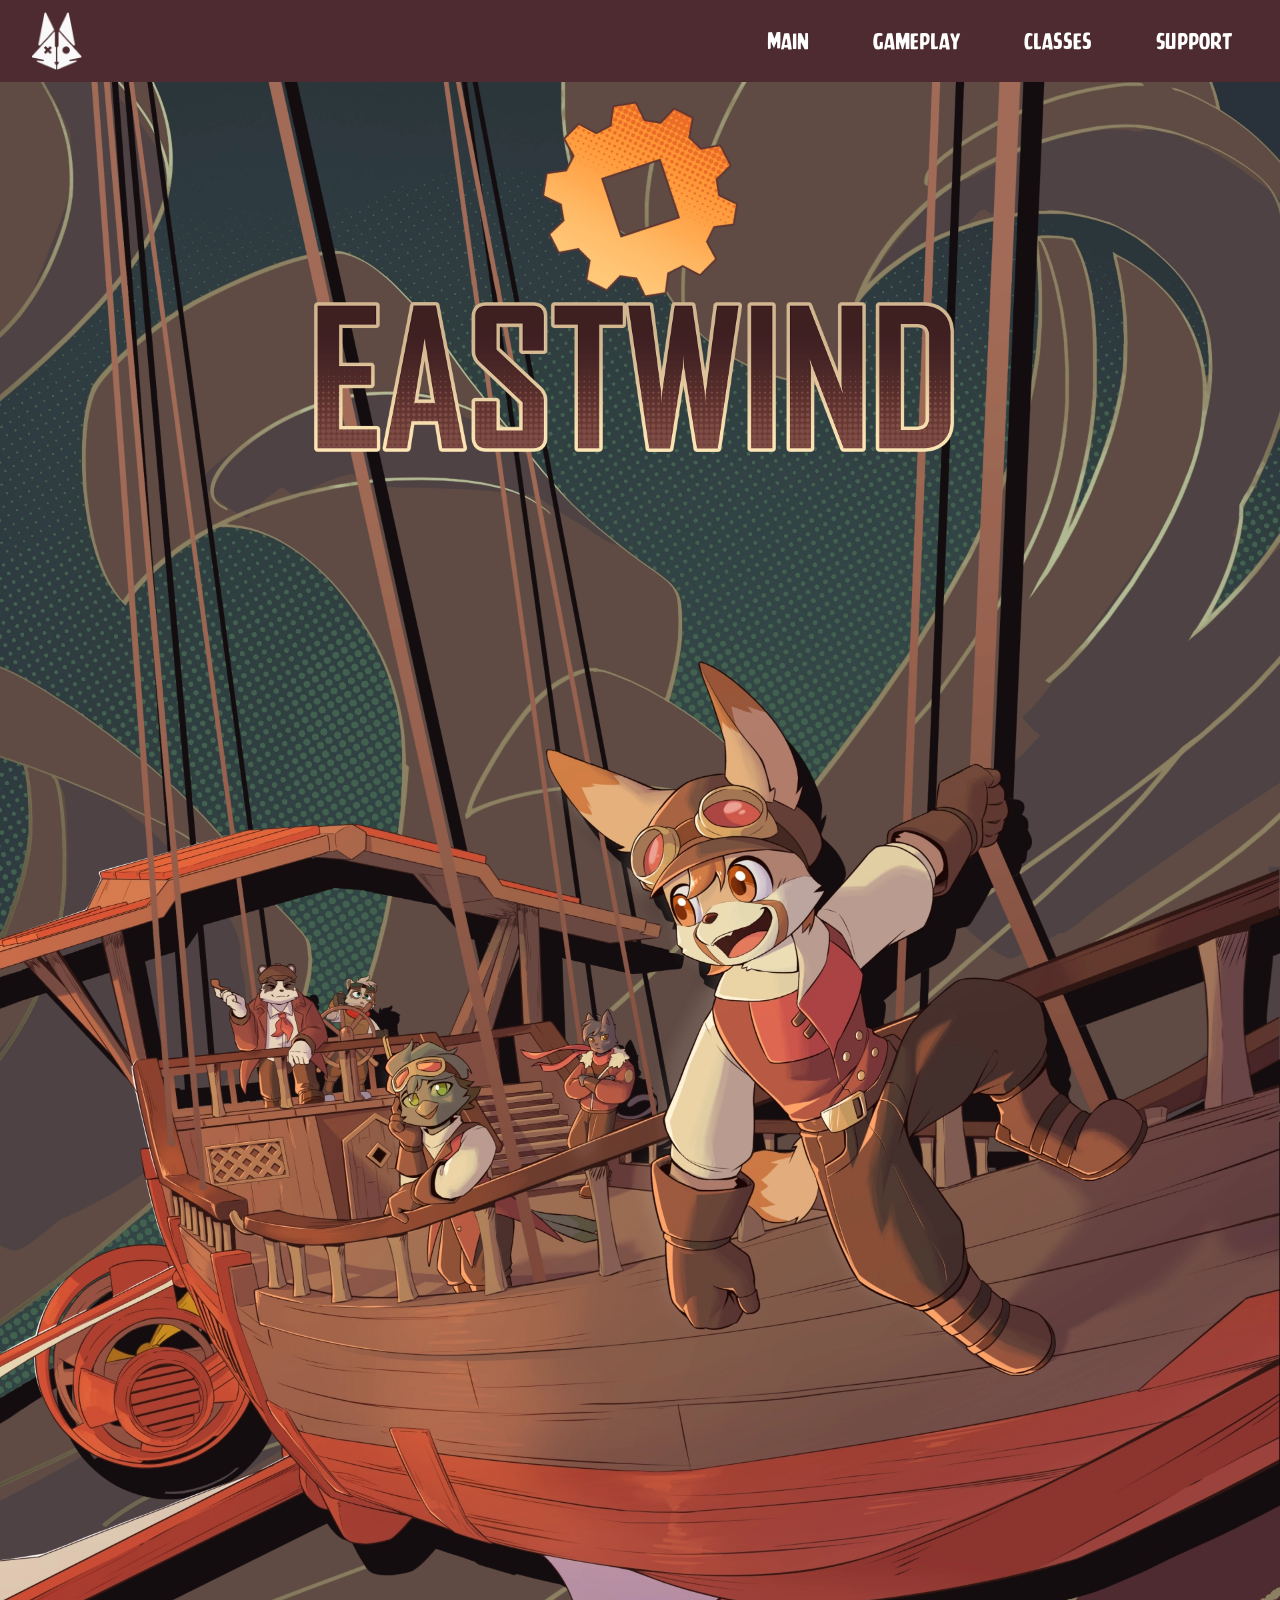
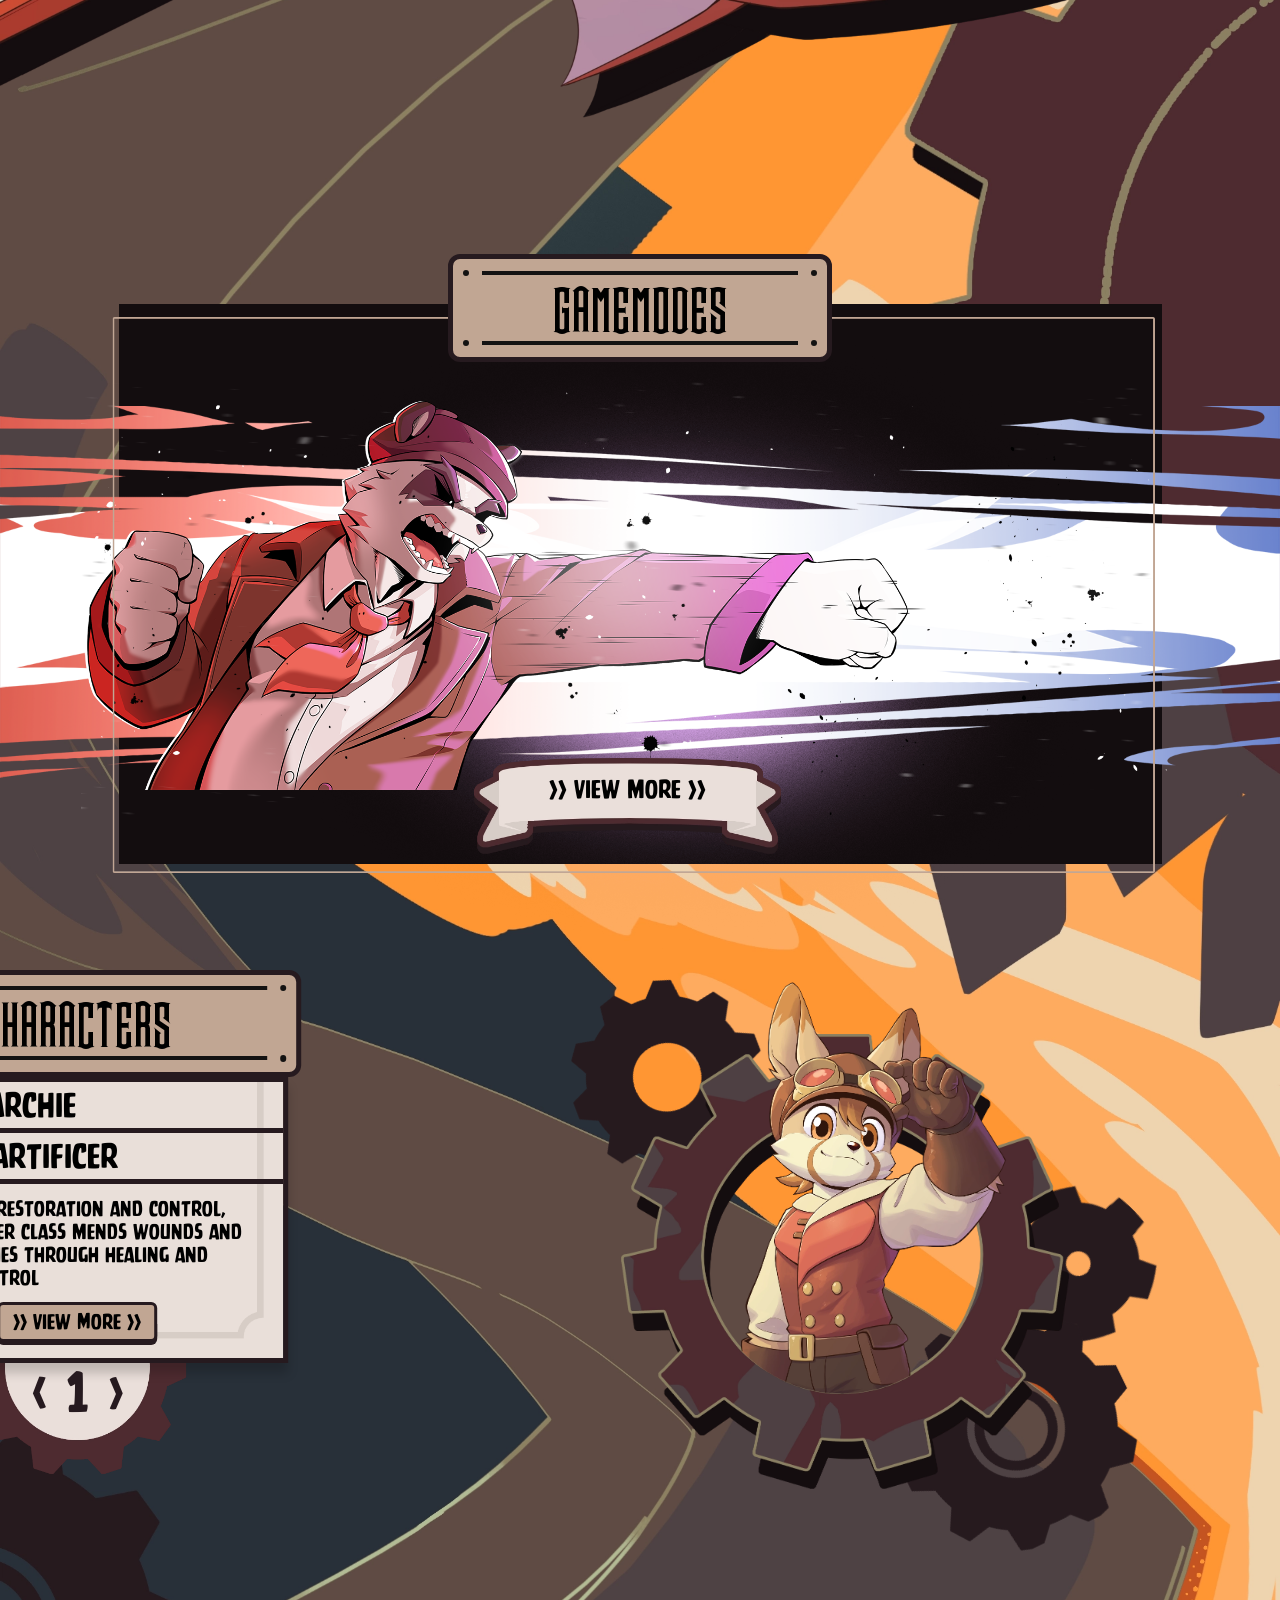
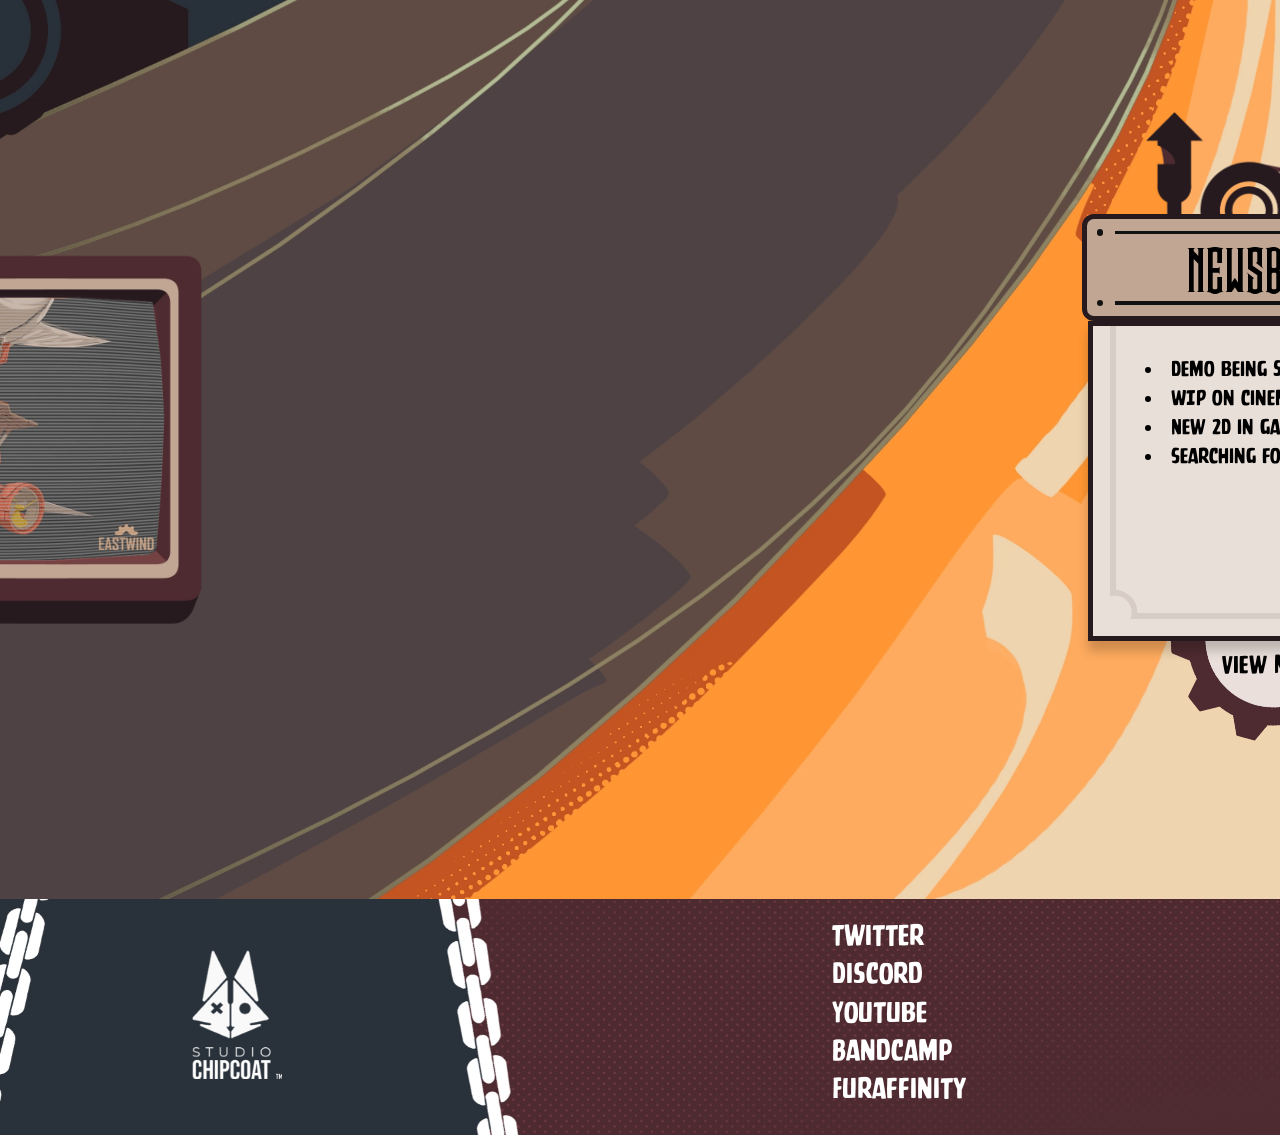
==== index.html @ 019490f6 "Publish Studio Chipcoat static website" ====
<!DOCTYPE html><html lang="en"><head><meta charSet="utf-8"/><meta name="viewport" content="width=device-width"/><link rel="apple-touch-icon" sizes="180x180" href="/apple-touch-icon.png"/><link rel="icon" type="image/png" sizes="32x32" href="/favicon-32x32.png"/><link rel="icon" type="image/png" sizes="16x16" href="/favicon-16x16.png"/><link rel="manifest" href="/site.webmanifest"/><meta name="next-head-count" content="6"/><link rel="preload" href="/_next/static/media/efc4f6744003176d-s.p.woff2" as="font" type="font/woff2" crossorigin="anonymous" data-next-font="size-adjust"/><link rel="preload" href="/_next/static/css/fb5811635b7eda90.css" as="style"/><link rel="stylesheet" href="/_next/static/css/fb5811635b7eda90.css" data-n-g=""/><noscript data-n-css=""></noscript><script defer="" nomodule="" src="/_next/static/chunks/polyfills-c67a75d1b6f99dc8.js"></script><script src="/_next/static/chunks/webpack-8fa1640cc84ba8fe.js" defer=""></script><script src="/_next/static/chunks/framework-2c79e2a64abdb08b.js" defer=""></script><script src="/_next/static/chunks/main-1f8fddb125eb5a56.js" defer=""></script><script src="/_next/static/chunks/pages/_app-aac27d906e01e3e5.js" defer=""></script><script src="/_next/static/chunks/962-4ec753da2269b176.js" defer=""></script><script src="/_next/static/chunks/pages/index-4beaeda7a7538a0d.js" defer=""></script><script src="/_next/static/W4qOttvLWrY3LdUXwYEpJ/_buildManifest.js" defer=""></script><script src="/_next/static/W4qOttvLWrY3LdUXwYEpJ/_ssgManifest.js" defer=""></script></head><body><div id="__next"><div class="__className_86f0a5 bg-black w-screen h-screen text-white text-4xl flex justify-center items-center fixed z-50">Loading...</div></div><script id="__NEXT_DATA__" type="application/json">{"props":{"pageProps":{}},"page":"/","query":{},"buildId":"W4qOttvLWrY3LdUXwYEpJ","nextExport":true,"autoExport":true,"isFallback":false,"scriptLoader":[]}</script></body></html>
---- _next/static/css/fb5811635b7eda90.css ----
@font-face{font-family:battlecry;src:url(/fonts/battlecry.woff2) format("woff2")}@font-face{font-family:steamwreck;src:url(/fonts/steamwreck.woff2) format("woff2")}

/*
! tailwindcss v3.2.7 | MIT License | https://tailwindcss.com
*/*,:after,:before{box-sizing:border-box;border:0 solid #e5e7eb}:after,:before{--tw-content:""}html{line-height:1.5;-webkit-text-size-adjust:100%;-moz-tab-size:4;-o-tab-size:4;tab-size:4;font-family:ui-sans-serif,system-ui,-apple-system,BlinkMacSystemFont,Segoe UI,Roboto,Helvetica Neue,Arial,Noto Sans,sans-serif,Apple Color Emoji,Segoe UI Emoji,Segoe UI Symbol,Noto Color Emoji;font-feature-settings:normal}body{margin:0;line-height:inherit}hr{height:0;color:inherit;border-top-width:1px}abbr:where([title]){-webkit-text-decoration:underline dotted;text-decoration:underline dotted}h1,h2,h3,h4,h5,h6{font-size:inherit;font-weight:inherit}a{text-decoration:inherit}b,strong{font-weight:bolder}code,kbd,pre,samp{font-family:ui-monospace,SFMono-Regular,Menlo,Monaco,Consolas,Liberation Mono,Courier New,monospace;font-size:1em}small{font-size:80%}sub,sup{font-size:75%;line-height:0;position:relative;vertical-align:baseline}sub{bottom:-.25em}sup{top:-.5em}table{text-indent:0;border-color:inherit;border-collapse:collapse}button,input,optgroup,select,textarea{font-family:inherit;font-size:100%;font-weight:inherit;line-height:inherit;color:inherit;margin:0;padding:0}button,select{text-transform:none}[type=button],[type=reset],[type=submit],button{-webkit-appearance:button;background-color:transparent;background-image:none}:-moz-focusring{outline:auto}:-moz-ui-invalid{box-shadow:none}progress{vertical-align:baseline}::-webkit-inner-spin-button,::-webkit-outer-spin-button{height:auto}[type=search]{-webkit-appearance:textfield;outline-offset:-2px}::-webkit-search-decoration{-webkit-appearance:none}::-webkit-file-upload-button{-webkit-appearance:button;font:inherit}summary{display:list-item}blockquote,dd,dl,figure,h1,h2,h3,h4,h5,h6,hr,p,pre{margin:0}fieldset{margin:0}fieldset,legend{padding:0}menu,ol,ul{list-style:none;margin:0;padding:0}textarea{resize:vertical}input::-moz-placeholder,textarea::-moz-placeholder{opacity:1;color:#9ca3af}input::placeholder,textarea::placeholder{opacity:1;color:#9ca3af}[role=button],button{cursor:pointer}:disabled{cursor:default}audio,canvas,embed,iframe,img,object,svg,video{display:block;vertical-align:middle}img,video{max-width:100%;height:auto}[hidden]{display:none}*,:after,:before{--tw-border-spacing-x:0;--tw-border-spacing-y:0;--tw-translate-x:0;--tw-translate-y:0;--tw-rotate:0;--tw-skew-x:0;--tw-skew-y:0;--tw-scale-x:1;--tw-scale-y:1;--tw-pan-x: ;--tw-pan-y: ;--tw-pinch-zoom: ;--tw-scroll-snap-strictness:proximity;--tw-ordinal: ;--tw-slashed-zero: ;--tw-numeric-figure: ;--tw-numeric-spacing: ;--tw-numeric-fraction: ;--tw-ring-inset: ;--tw-ring-offset-width:0px;--tw-ring-offset-color:#fff;--tw-ring-color:rgba(59,130,246,.5);--tw-ring-offset-shadow:0 0 #0000;--tw-ring-shadow:0 0 #0000;--tw-shadow:0 0 #0000;--tw-shadow-colored:0 0 #0000;--tw-blur: ;--tw-brightness: ;--tw-contrast: ;--tw-grayscale: ;--tw-hue-rotate: ;--tw-invert: ;--tw-saturate: ;--tw-sepia: ;--tw-drop-shadow: ;--tw-backdrop-blur: ;--tw-backdrop-brightness: ;--tw-backdrop-contrast: ;--tw-backdrop-grayscale: ;--tw-backdrop-hue-rotate: ;--tw-backdrop-invert: ;--tw-backdrop-opacity: ;--tw-backdrop-saturate: ;--tw-backdrop-sepia: }::backdrop{--tw-border-spacing-x:0;--tw-border-spacing-y:0;--tw-translate-x:0;--tw-translate-y:0;--tw-rotate:0;--tw-skew-x:0;--tw-skew-y:0;--tw-scale-x:1;--tw-scale-y:1;--tw-pan-x: ;--tw-pan-y: ;--tw-pinch-zoom: ;--tw-scroll-snap-strictness:proximity;--tw-ordinal: ;--tw-slashed-zero: ;--tw-numeric-figure: ;--tw-numeric-spacing: ;--tw-numeric-fraction: ;--tw-ring-inset: ;--tw-ring-offset-width:0px;--tw-ring-offset-color:#fff;--tw-ring-color:rgba(59,130,246,.5);--tw-ring-offset-shadow:0 0 #0000;--tw-ring-shadow:0 0 #0000;--tw-shadow:0 0 #0000;--tw-shadow-colored:0 0 #0000;--tw-blur: ;--tw-brightness: ;--tw-contrast: ;--tw-grayscale: ;--tw-hue-rotate: ;--tw-invert: ;--tw-saturate: ;--tw-sepia: ;--tw-drop-shadow: ;--tw-backdrop-blur: ;--tw-backdrop-brightness: ;--tw-backdrop-contrast: ;--tw-backdrop-grayscale: ;--tw-backdrop-hue-rotate: ;--tw-backdrop-invert: ;--tw-backdrop-opacity: ;--tw-backdrop-saturate: ;--tw-backdrop-sepia: }.pointer-events-none{pointer-events:none}.invisible{visibility:hidden}.fixed{position:fixed}.absolute{position:absolute}.relative{position:relative}.-bottom-\[7vw\]{bottom:-7vw}.-bottom-\[9vw\]{bottom:-9vw}.-left-\[10vw\]{left:-10vw}.-left-\[25vw\]{left:-25vw}.bottom-0{bottom:0}.bottom-\[-0\.55vw\]{bottom:-.55vw}.bottom-\[-4vw\]{bottom:-4vw}.bottom-\[14\.5vw\]{bottom:14.5vw}.bottom-\[16vw\]{bottom:16vw}.bottom-\[18\.4vw\]{bottom:18.4vw}.bottom-\[18\.5vw\]{bottom:18.5vw}.bottom-\[18\.6vw\]{bottom:18.6vw}.bottom-\[35vw\]{bottom:35vw}.bottom-\[3vw\]{bottom:3vw}.bottom-\[4\.1vw\]{bottom:4.1vw}.bottom-\[4\.95vw\]{bottom:4.95vw}.bottom-\[7\.5vw\]{bottom:7.5vw}.left-0{left:0}.left-\[-8vw\]{left:-8vw}.left-\[13vw\]{left:13vw}.left-\[15vw\]{left:15vw}.left-\[17vw\]{left:17vw}.left-\[26\.3vw\]{left:26.3vw}.left-\[26vw\]{left:26vw}.left-\[28\.3vw\]{left:28.3vw}.left-\[28vw\]{left:28vw}.left-\[2vw\]{left:2vw}.left-\[38vw\]{left:38vw}.left-\[3vw\]{left:3vw}.left-\[4\.6vw\]{left:4.6vw}.left-\[5vw\]{left:5vw}.left-\[65vw\]{left:65vw}.left-\[6vw\]{left:6vw}.left-\[8\.5vw\]{left:8.5vw}.left-\[8vw\]{left:8vw}.right-0{right:0}.right-\[-10vw\]{right:-10vw}.right-\[20vw\]{right:20vw}.right-\[4vw\]{right:4vw}.top-0{top:0}.top-\[-8vw\]{top:-8vw}.top-\[1\.3vw\]{top:1.3vw}.top-\[10vw\]{top:10vw}.top-\[32vw\]{top:32vw}.top-\[3vw\]{top:3vw}.top-\[4\.4vw\]{top:4.4vw}.top-\[4vw\]{top:4vw}.top-\[5vw\]{top:5vw}.top-\[6vw\]{top:6vw}.-z-10{z-index:-10}.z-10{z-index:10}.z-20{z-index:20}.z-30{z-index:30}.z-40{z-index:40}.z-50{z-index:50}.mx-\[10\.6vw\]{margin-left:10.6vw;margin-right:10.6vw}.mx-\[2vw\]{margin-left:2vw;margin-right:2vw}.mx-\[3\.6vw\]{margin-left:3.6vw;margin-right:3.6vw}.mx-\[7\.6vw\]{margin-left:7.6vw;margin-right:7.6vw}.mx-auto{margin-left:auto;margin-right:auto}.-mb-2{margin-bottom:-.5rem}.-mb-\[2vw\]{margin-bottom:-2vw}.-mb-\[3\.5vw\]{margin-bottom:-3.5vw}.-ml-\[15vw\]{margin-left:-15vw}.-mt-2{margin-top:-.5rem}.-mt-\[0\.6vw\]{margin-top:-.6vw}.-mt-\[15vw\]{margin-top:-15vw}.-mt-\[3\.7vw\]{margin-top:-3.7vw}.-mt-\[5vw\]{margin-top:-5vw}.-mt-\[7vw\]{margin-top:-7vw}.mb-\[10vw\]{margin-bottom:10vw}.mb-\[4vw\]{margin-bottom:4vw}.ml-\[2vw\]{margin-left:2vw}.ml-\[6vw\]{margin-left:6vw}.ml-px{margin-left:1px}.mr-0{margin-right:0}.mt-\[-1\.4vw\]{margin-top:-1.4vw}.mt-\[-26vw\]{margin-top:-26vw}.mt-\[-30vw\]{margin-top:-30vw}.mt-\[-5vw\]{margin-top:-5vw}.mt-\[10vw\]{margin-top:10vw}.mt-\[15vw\]{margin-top:15vw}.mt-\[1vw\]{margin-top:1vw}.mt-\[2\.6vw\]{margin-top:2.6vw}.mt-\[2vw\]{margin-top:2vw}.mt-\[30vw\]{margin-top:30vw}.mt-\[3vw\]{margin-top:3vw}.mt-\[4vw\]{margin-top:4vw}.mt-\[7\.6vw\]{margin-top:7.6vw}.mt-\[8\.0vw\]{margin-top:8vw}.block{display:block}.inline-block{display:inline-block}.flex{display:flex}.hidden{display:none}.aspect-\[1000\/1016\]{aspect-ratio:1000/1016}.aspect-\[108\/126\]{aspect-ratio:108/126}.aspect-\[1151\/1170\]{aspect-ratio:1151/1170}.aspect-\[1211\/1240\]{aspect-ratio:1211/1240}.aspect-\[135\/149\]{aspect-ratio:135/149}.aspect-\[1478\/1062\]{aspect-ratio:1478/1062}.aspect-\[1493\/1280\]{aspect-ratio:1493/1280}.aspect-\[1561\/1130\]{aspect-ratio:1561/1130}.aspect-\[1920\/1031\]{aspect-ratio:1920/1031}.aspect-\[1920\/1300\]{aspect-ratio:1920/1300}.aspect-\[1920\/230\]{aspect-ratio:1920/230}.aspect-\[1920\/2486\]{aspect-ratio:1920/2486}.aspect-\[1920\/450\]{aspect-ratio:1920/450}.aspect-\[1920\/768\]{aspect-ratio:1920/768}.aspect-\[1920\/981\]{aspect-ratio:1920/981}.aspect-\[235\/338\]{aspect-ratio:235/338}.aspect-\[2560\/1251\]{aspect-ratio:2560/1251}.aspect-\[315\/324\]{aspect-ratio:315/324}.aspect-\[382\/446\]{aspect-ratio:382/446}.aspect-\[384\/486\]{aspect-ratio:384/486}.aspect-\[390\/438\]{aspect-ratio:390/438}.aspect-\[40\/201\]{aspect-ratio:40/201}.aspect-\[442\/455\]{aspect-ratio:442/455}.aspect-\[475\/475\]{aspect-ratio:475/475}.aspect-\[476\/477\]{aspect-ratio:476/477}.aspect-\[493\/659\]{aspect-ratio:493/659}.aspect-\[497\/94\]{aspect-ratio:497/94}.aspect-\[503\/114\]{aspect-ratio:503/114}.aspect-\[511\/500\]{aspect-ratio:511/500}.aspect-\[525\/302\]{aspect-ratio:525/302}.aspect-\[558\/116\]{aspect-ratio:558/116}.aspect-\[560\/175\]{aspect-ratio:560/175}.aspect-\[618\/642\]{aspect-ratio:618/642}.aspect-\[620\/638\]{aspect-ratio:620/638}.aspect-\[664\/776\]{aspect-ratio:664/776}.aspect-\[708\/497\]{aspect-ratio:708/497}.aspect-\[712\/505\]{aspect-ratio:712/505}.aspect-\[819\/1053\]{aspect-ratio:819/1053}.aspect-\[820\/967\]{aspect-ratio:820/967}.aspect-\[834\/770\]{aspect-ratio:834/770}.aspect-\[834\/772\]{aspect-ratio:834/772}.aspect-\[905\/926\]{aspect-ratio:905/926}.aspect-\[92\/137\]{aspect-ratio:92/137}.aspect-\[969\/403\]{aspect-ratio:969/403}.aspect-\[969\/653\]{aspect-ratio:969/653}.aspect-\[97\/928\]{aspect-ratio:97/928}.h-0{height:0}.h-1{height:.25rem}.h-16{height:4rem}.h-4{height:1rem}.h-40{height:10rem}.h-\[0\.6vw\]{height:.6vw}.h-\[1\.7vw\]{height:1.7vw}.h-\[17vw\]{height:17vw}.h-\[1vw\]{height:1vw}.h-\[20vw\]{height:20vw}.h-\[31vw\]{height:31vw}.h-\[40vw\]{height:40vw}.h-\[50vw\]{height:50vw}.h-\[60vw\]{height:60vw}.h-\[80vw\]{height:80vw}.h-full{height:100%}.h-screen{height:100vh}.min-h-\[40vw\]{min-height:40vw}.min-h-\[70vw\]{min-height:70vw}.w-10{width:2.5rem}.w-4{width:1rem}.w-7\/12{width:58.333333%}.w-\[10vw\]{width:10vw}.w-\[120vw\]{width:120vw}.w-\[14vw\]{width:14vw}.w-\[150vw\]{width:150vw}.w-\[15vw\]{width:15vw}.w-\[19vw\]{width:19vw}.w-\[1vw\]{width:1vw}.w-\[20vw\]{width:20vw}.w-\[25vw\]{width:25vw}.w-\[26\.66vw\]{width:26.66vw}.w-\[30vw\]{width:30vw}.w-\[31vw\]{width:31vw}.w-\[34\.66vw\]{width:34.66vw}.w-\[35\.25vw\]{width:35.25vw}.w-\[40px\]{width:40px}.w-\[40vw\]{width:40vw}.w-\[42\.6vw\]{width:42.6vw}.w-\[45vw\]{width:45vw}.w-\[4vw\]{width:4vw}.w-\[50px\]{width:50px}.w-\[50vw\]{width:50vw}.w-\[55vw\]{width:55vw}.w-\[58\.75vw\]{width:58.75vw}.w-\[60vw\]{width:60vw}.w-\[66\.1vw\]{width:66.1vw}.w-\[66vw\]{width:66vw}.w-\[69\.33vw\]{width:69.33vw}.w-\[75vw\]{width:75vw}.w-\[7vw\]{width:7vw}.w-\[80vw\]{width:80vw}.w-\[82vw\]{width:82vw}.w-\[85vw\]{width:85vw}.w-\[87vw\]{width:87vw}.w-\[88vw\]{width:88vw}.w-\[90vw\]{width:90vw}.w-full{width:100%}.w-screen{width:100vw}.cursor-pointer{cursor:pointer}.touch-none{touch-action:none}.select-none{-webkit-user-select:none;-moz-user-select:none;user-select:none}.list-inside{list-style-position:inside}.list-disc{list-style-type:disc}.flex-col{flex-direction:column}.flex-col-reverse{flex-direction:column-reverse}.flex-wrap{flex-wrap:wrap}.items-end{align-items:flex-end}.items-center{align-items:center}.justify-end{justify-content:flex-end}.justify-center{justify-content:center}.justify-between{justify-content:space-between}.gap-2{gap:.5rem}.gap-8{gap:2rem}.gap-\[0\.5vw\]{gap:.5vw}.gap-\[1vw\]{gap:1vw}.gap-\[2vw\]{gap:2vw}.gap-\[4vw\]{gap:4vw}.gap-x-\[5vw\]{-moz-column-gap:5vw;column-gap:5vw}.gap-y-\[2vw\]{row-gap:2vw}.overflow-hidden{overflow:hidden}.rounded-\[2vw\]{border-radius:2vw}.rounded-full{border-radius:9999px}.rounded-md{border-radius:.375rem}.rounded-sm{border-radius:.125rem}.rounded-xl{border-radius:.75rem}.rounded-b-md{border-bottom-right-radius:.375rem;border-bottom-left-radius:.375rem}.border-2{border-width:2px}.border-\[0\.5vw\]{border-width:.5vw}.border-\[0\.8vw\]{border-width:.8vw}.border-b-2{border-bottom-width:2px}.border-b-\[0\.8vw\]{border-bottom-width:.8vw}.border-l-2{border-left-width:2px}.border-\[\#261a1f\]{--tw-border-opacity:1;border-color:rgb(38 26 31/var(--tw-border-opacity))}.border-\[\#4d2b30\]{--tw-border-opacity:1;border-color:rgb(77 43 48/var(--tw-border-opacity))}.border-darkShadow{--tw-border-opacity:1;border-color:rgb(38 26 31/var(--tw-border-opacity))}.bg-\[\#130d0f\]{--tw-bg-opacity:1;background-color:rgb(19 13 15/var(--tw-bg-opacity))}.bg-\[\#261a1f\]{--tw-bg-opacity:1;background-color:rgb(38 26 31/var(--tw-bg-opacity))}.bg-\[\#293038\]{--tw-bg-opacity:1;background-color:rgb(41 48 56/var(--tw-bg-opacity))}.bg-\[\#2e1d22\]{--tw-bg-opacity:1;background-color:rgb(46 29 34/var(--tw-bg-opacity))}.bg-\[\#352126\]{--tw-bg-opacity:1;background-color:rgb(53 33 38/var(--tw-bg-opacity))}.bg-\[\#8D4148\]{--tw-bg-opacity:1;background-color:rgb(141 65 72/var(--tw-bg-opacity))}.bg-\[\#d7cdc6\]{--tw-bg-opacity:1;background-color:rgb(215 205 198/var(--tw-bg-opacity))}.bg-\[\#e9dfd9\]{--tw-bg-opacity:1;background-color:rgb(233 223 217/var(--tw-bg-opacity))}.bg-black{--tw-bg-opacity:1;background-color:rgb(19 18 18/var(--tw-bg-opacity))}.bg-blue-500{--tw-bg-opacity:1;background-color:rgb(59 130 246/var(--tw-bg-opacity))}.bg-darkShadow{--tw-bg-opacity:1;background-color:rgb(38 26 31/var(--tw-bg-opacity))}.bg-primary{--tw-bg-opacity:1;background-color:rgb(77 43 48/var(--tw-bg-opacity))}.bg-secondary{--tw-bg-opacity:1;background-color:rgb(193 166 147/var(--tw-bg-opacity))}.bg-white{--tw-bg-opacity:1;background-color:rgb(255 255 255/var(--tw-bg-opacity))}.bg-\[url\(\/images\/classesPage\/ability-card\.webp\)\]{background-image:url(/images/classesPage/ability-card.webp)}.bg-\[url\(\/images\/classesPage\/archie-white-bg\.webp\)\]{background-image:url(/images/classesPage/archie-white-bg.webp)}.bg-\[url\(\/images\/classesPage\/archie\.webp\)\]{background-image:url(/images/classesPage/archie.webp)}.bg-\[url\(\/images\/classesPage\/bg-gear\.webp\)\]{background-image:url(/images/classesPage/bg-gear.webp)}.bg-\[url\(\/images\/classesPage\/button-arrow-left\.webp\)\]{background-image:url(/images/classesPage/button-arrow-left.webp)}.bg-\[url\(\/images\/classesPage\/button-arrow-right\.webp\)\]{background-image:url(/images/classesPage/button-arrow-right.webp)}.bg-\[url\(\/images\/classesPage\/class-artificer\.webp\)\]{background-image:url(/images/classesPage/class-artificer.webp)}.bg-\[url\(\/images\/classesPage\/class-bruiser\.webp\)\]{background-image:url(/images/classesPage/class-bruiser.webp)}.bg-\[url\(\/images\/classesPage\/class-ranger\.webp\)\]{background-image:url(/images/classesPage/class-ranger.webp)}.bg-\[url\(\/images\/classesPage\/class-seeker\.webp\)\]{background-image:url(/images/classesPage/class-seeker.webp)}.bg-\[url\(\/images\/classesPage\/gear\.webp\)\]{background-image:url(/images/classesPage/gear.webp)}.bg-\[url\(\/images\/classesPage\/header-bg\.webp\)\]{background-image:url(/images/classesPage/header-bg.webp)}.bg-\[url\(\/images\/classesPage\/header-card\.webp\)\]{background-image:url(/images/classesPage/header-card.webp)}.bg-\[url\(\/images\/classesPage\/oswald-white-bg\.webp\)\]{background-image:url(/images/classesPage/oswald-white-bg.webp)}.bg-\[url\(\/images\/classesPage\/oswald\.webp\)\]{background-image:url(/images/classesPage/oswald.webp)}.bg-\[url\(\/images\/classesPage\/tess-white-bg\.webp\)\]{background-image:url(/images/classesPage/tess-white-bg.webp)}.bg-\[url\(\/images\/classesPage\/tess\.webp\)\]{background-image:url(/images/classesPage/tess.webp)}.bg-\[url\(\/images\/classesPage\/thaddeus-white-bg\.webp\)\]{background-image:url(/images/classesPage/thaddeus-white-bg.webp)}.bg-\[url\(\/images\/classesPage\/thaddeus\.webp\)\]{background-image:url(/images/classesPage/thaddeus.webp)}.bg-\[url\(\/images\/devsPage\/archie\.webp\)\]{background-image:url(/images/devsPage/archie.webp)}.bg-\[url\(\/images\/devsPage\/coming-bg\.webp\)\]{background-image:url(/images/devsPage/coming-bg.webp)}.bg-\[url\(\/images\/devsPage\/coming-div\.webp\)\]{background-image:url(/images/devsPage/coming-div.webp)}.bg-\[url\(\/images\/devsPage\/discord\.webp\)\]{background-image:url(/images/devsPage/discord.webp)}.bg-\[url\(\/images\/devsPage\/gramophone-stroke\.webp\)\]{background-image:url(/images/devsPage/gramophone-stroke.webp)}.bg-\[url\(\/images\/devsPage\/gramophone\.webp\)\]{background-image:url(/images/devsPage/gramophone.webp)}.bg-\[url\(\/images\/devsPage\/left-line\.webp\)\]{background-image:url(/images/devsPage/left-line.webp)}.bg-\[url\(\/images\/devsPage\/links-bg\.webp\)\]{background-image:url(/images/devsPage/links-bg.webp)}.bg-\[url\(\/images\/devsPage\/ost-dots\.webp\)\]{background-image:url(/images/devsPage/ost-dots.webp)}.bg-\[url\(\/images\/devsPage\/patreon\.webp\)\]{background-image:url(/images/devsPage/patreon.webp)}.bg-\[url\(\/images\/devsPage\/patreons-bg\.webp\)\]{background-image:url(/images/devsPage/patreons-bg.webp)}.bg-\[url\(\/images\/devsPage\/snake\.webp\)\]{background-image:url(/images/devsPage/snake.webp)}.bg-\[url\(\/images\/devsPage\/twitter\.webp\)\]{background-image:url(/images/devsPage/twitter.webp)}.bg-\[url\(\/images\/gameplayPage\/campaign-background\.webp\)\]{background-image:url(/images/gameplayPage/campaign-background.webp)}.bg-\[url\(\/images\/gameplayPage\/campaign-foreground\.webp\)\]{background-image:url(/images/gameplayPage/campaign-foreground.webp)}.bg-\[url\(\/images\/gameplayPage\/campaign-midground\.webp\)\]{background-image:url(/images/gameplayPage/campaign-midground.webp)}.bg-\[url\(\/images\/gameplayPage\/campaign-overlay\.webp\)\]{background-image:url(/images/gameplayPage/campaign-overlay.webp)}.bg-\[url\(\/images\/gameplayPage\/expedition-background\.webp\)\]{background-image:url(/images/gameplayPage/expedition-background.webp)}.bg-\[url\(\/images\/gameplayPage\/expedition-foreground\.webp\)\]{background-image:url(/images/gameplayPage/expedition-foreground.webp)}.bg-\[url\(\/images\/gameplayPage\/expedition-midground\.webp\)\]{background-image:url(/images/gameplayPage/expedition-midground.webp)}.bg-\[url\(\/images\/gameplayPage\/gear-bg\.webp\)\]{background-image:url(/images/gameplayPage/gear-bg.webp)}.bg-\[url\(\/images\/gameplayPage\/harvest-background\.webp\)\]{background-image:url(/images/gameplayPage/harvest-background.webp)}.bg-\[url\(\/images\/gameplayPage\/harvest-foreground\.webp\)\]{background-image:url(/images/gameplayPage/harvest-foreground.webp)}.bg-\[url\(\/images\/gameplayPage\/harvest-midground\.webp\)\]{background-image:url(/images/gameplayPage/harvest-midground.webp)}.bg-\[url\(\/images\/gameplayPage\/harvest-overlay\.webp\)\]{background-image:url(/images/gameplayPage/harvest-overlay.webp)}.bg-\[url\(\/images\/gameplayPage\/shipraid-background\.webp\)\]{background-image:url(/images/gameplayPage/shipraid-background.webp)}.bg-\[url\(\/images\/gameplayPage\/shipraid-foreground\.webp\)\]{background-image:url(/images/gameplayPage/shipraid-foreground.webp)}.bg-\[url\(\/images\/gameplayPage\/shipraid-midground\.webp\)\]{background-image:url(/images/gameplayPage/shipraid-midground.webp)}.bg-\[url\(\/images\/gameplayPage\/star\.webp\)\]{background-image:url(/images/gameplayPage/star.webp)}.bg-\[url\(\/images\/homePage\/background\.webp\)\]{background-image:url(/images/homePage/background.webp)}.bg-\[url\(\/images\/homePage\/char-bg\.png\)\]{background-image:url(/images/homePage/char-bg.png)}.bg-\[url\(\/images\/homePage\/char-big-gear\.webp\)\]{background-image:url(/images/homePage/char-big-gear.webp)}.bg-\[url\(\/images\/homePage\/char-char-archie\.webp\)\]{background-image:url(/images/homePage/char-char-archie.webp)}.bg-\[url\(\/images\/homePage\/char-char-oswald\.webp\)\]{background-image:url(/images/homePage/char-char-oswald.webp)}.bg-\[url\(\/images\/homePage\/char-char-tess\.webp\)\]{background-image:url(/images/homePage/char-char-tess.webp)}.bg-\[url\(\/images\/homePage\/char-char-thaddeus\.webp\)\]{background-image:url(/images/homePage/char-char-thaddeus.webp)}.bg-\[url\(\/images\/homePage\/char-frame-bg\.webp\)\]{background-image:url(/images/homePage/char-frame-bg.webp)}.bg-\[url\(\/images\/homePage\/char-gear-one\.webp\)\]{background-image:url(/images/homePage/char-gear-one.webp)}.bg-\[url\(\/images\/homePage\/char-gear-three\.webp\)\]{background-image:url(/images/homePage/char-gear-three.webp)}.bg-\[url\(\/images\/homePage\/char-gear-two\.webp\)\]{background-image:url(/images/homePage/char-gear-two.webp)}.bg-\[url\(\/images\/homePage\/char-switch\.webp\)\]{background-image:url(/images/homePage/char-switch.webp)}.bg-\[url\(\/images\/homePage\/gamemode-bg\.png\)\]{background-image:url(/images/homePage/gamemode-bg.png)}.bg-\[url\(\/images\/homePage\/gamemode-light\.webp\)\]{background-image:url(/images/homePage/gamemode-light.webp)}.bg-\[url\(\/images\/homePage\/gamemode-oswald\.png\)\]{background-image:url(/images/homePage/gamemode-oswald.png)}.bg-\[url\(\/images\/homePage\/gamemode-particle\.webp\)\]{background-image:url(/images/homePage/gamemode-particle.webp)}.bg-\[url\(\/images\/homePage\/gamemode-ribbon\.webp\)\]{background-image:url(/images/homePage/gamemode-ribbon.webp)}.bg-\[url\(\/images\/homePage\/gamemode-thaddeus\.png\)\]{background-image:url(/images/homePage/gamemode-thaddeus.png)}.bg-\[url\(\/images\/homePage\/news-001\.webp\)\]{background-image:url(/images/homePage/news-001.webp)}.bg-\[url\(\/images\/homePage\/news-tv\.webp\)\]{background-image:url(/images/homePage/news-tv.webp)}.bg-\[url\(\/images\/homePage\/title-logo-gear\.webp\)\]{background-image:url(/images/homePage/title-logo-gear.webp)}.bg-\[url\(\/images\/homePage\/title-logo-text\.webp\)\]{background-image:url(/images/homePage/title-logo-text.webp)}.bg-\[url\(\/images\/homePage\/whistle\.png\)\]{background-image:url(/images/homePage/whistle.png)}.bg-cover{background-size:cover}.bg-bottom{background-position:bottom}.bg-center{background-position:50%}.bg-no-repeat{background-repeat:no-repeat}.p-\[0\.5vw\]{padding:.5vw}.p-\[0\.8vw\]{padding:.8vw}.p-\[1\.6vw\]{padding:1.6vw}.p-\[7vw\]{padding:7vw}.px-4{padding-left:1rem;padding-right:1rem}.px-8{padding-left:2rem;padding-right:2rem}.px-\[14vw\]{padding-left:14vw;padding-right:14vw}.px-\[1vw\]{padding-left:1vw;padding-right:1vw}.px-\[4vw\]{padding-left:4vw;padding-right:4vw}.px-\[5vw\]{padding-left:5vw;padding-right:5vw}.py-2{padding-top:.5rem;padding-bottom:.5rem}.py-3{padding-top:.75rem;padding-bottom:.75rem}.py-8{padding-top:2rem;padding-bottom:2rem}.py-\[1vw\]{padding-top:1vw;padding-bottom:1vw}.py-\[2vw\]{padding-top:2vw;padding-bottom:2vw}.py-\[4vw\]{padding-top:4vw;padding-bottom:4vw}.py-\[6vw\]{padding-top:6vw;padding-bottom:6vw}.py-\[7vw\]{padding-top:7vw;padding-bottom:7vw}.py-\[8vw\]{padding-top:8vw;padding-bottom:8vw}.pb-\[10vw\]{padding-bottom:10vw}.pb-\[12vw\]{padding-bottom:12vw}.pb-\[14vw\]{padding-bottom:14vw}.pb-\[15vw\]{padding-bottom:15vw}.pb-\[17vw\]{padding-bottom:17vw}.pb-\[20vw\]{padding-bottom:20vw}.pb-\[8vw\]{padding-bottom:8vw}.pt-16{padding-top:4rem}.pt-\[10vw\]{padding-top:10vw}.pt-\[17vw\]{padding-top:17vw}.pt-\[20vw\]{padding-top:20vw}.pt-\[2vw\]{padding-top:2vw}.pt-\[68px\]{padding-top:68px}.pt-\[8vw\]{padding-top:8vw}.text-center{text-align:center}.text-right{text-align:right}.font-\[\'steamwreck\'\]{font-family:steamwreck}.text-4xl{font-size:2.25rem;line-height:2.5rem}.text-\[1\.1vw\]{font-size:1.1vw}.text-\[1\.2vw\]{font-size:1.2vw}.text-\[1\.3vw\]{font-size:1.3vw}.text-\[1\.7vw\]{font-size:1.7vw}.text-\[10vw\]{font-size:10vw}.text-\[11vw\]{font-size:11vw}.text-\[12vw\]{font-size:12vw}.text-\[14vw\]{font-size:14vw}.text-\[2\.2vw\]{font-size:2.2vw}.text-\[2\.5vw\]{font-size:2.5vw}.text-\[2\.8vw\]{font-size:2.8vw}.text-\[2vw\]{font-size:2vw}.text-\[3\.5vw\]{font-size:3.5vw}.text-\[3\.7vw\]{font-size:3.7vw}.text-\[4\.4vw\]{font-size:4.4vw}.text-\[4vw\]{font-size:4vw}.text-\[5\.7vw\]{font-size:5.7vw}.text-\[5vw\]{font-size:5vw}.text-\[6vw\]{font-size:6vw}.text-\[7vw\]{font-size:7vw}.text-\[9vw\]{font-size:9vw}.text-xl{font-size:1.25rem;line-height:1.75rem}.font-light{font-weight:300}.uppercase{text-transform:uppercase}.leading-\[12vw\]{line-height:12vw}.leading-\[6vw\]{line-height:6vw}.text-\[\#261a1f\]{--tw-text-opacity:1;color:rgb(38 26 31/var(--tw-text-opacity))}.text-\[\#fbf5f1\]{--tw-text-opacity:1;color:rgb(251 245 241/var(--tw-text-opacity))}.text-black{--tw-text-opacity:1;color:rgb(19 18 18/var(--tw-text-opacity))}.text-darkShadow{--tw-text-opacity:1;color:rgb(38 26 31/var(--tw-text-opacity))}.text-primary{--tw-text-opacity:1;color:rgb(77 43 48/var(--tw-text-opacity))}.text-white{--tw-text-opacity:1;color:rgb(255 255 255/var(--tw-text-opacity))}.opacity-60{opacity:.6}.shadow-\[0_10px_10px_0px_\#00000030\]{--tw-shadow:0 10px 10px 0px #00000030;--tw-shadow-colored:0 10px 10px 0px var(--tw-shadow-color)}.shadow-\[0_10px_10px_0px_\#00000030\],.shadow-\[0_1vw_0_0_rgba\(0\2c 0\2c 0\2c 0\.3\)\]{box-shadow:var(--tw-ring-offset-shadow,0 0 #0000),var(--tw-ring-shadow,0 0 #0000),var(--tw-shadow)}.shadow-\[0_1vw_0_0_rgba\(0\2c 0\2c 0\2c 0\.3\)\]{--tw-shadow:0 1vw 0 0 rgba(0,0,0,.3);--tw-shadow-colored:0 1vw 0 0 var(--tw-shadow-color)}.transition{transition-property:color,background-color,border-color,text-decoration-color,fill,stroke,opacity,box-shadow,transform,filter,-webkit-backdrop-filter;transition-property:color,background-color,border-color,text-decoration-color,fill,stroke,opacity,box-shadow,transform,filter,backdrop-filter;transition-property:color,background-color,border-color,text-decoration-color,fill,stroke,opacity,box-shadow,transform,filter,backdrop-filter,-webkit-backdrop-filter;transition-timing-function:cubic-bezier(.4,0,.2,1);transition-duration:.15s}*{box-sizing:border-box;padding:0;margin:0}body,html{max-width:100vw;overflow-x:hidden;font-family:battlecry,sans-serif;font-size:16px;background-color:#e9dbd3}a{color:inherit;text-decoration:none}::-webkit-scrollbar{width:0}::-webkit-scrollbar-track{background:#fff}::-webkit-scrollbar-thumb{background:#4d2b30}@media (min-width:640px){.sm\:mt-0{margin-top:0}.sm\:mt-\[-8vw\]{margin-top:-8vw}.sm\:w-96{width:24rem}.sm\:bg-center{background-position:50%}}@media (min-width:768px){.md\:-bottom-\[4vw\]{bottom:-4vw}.md\:-bottom-\[5vw\]{bottom:-5vw}.md\:bottom-\[-4vw\]{bottom:-4vw}.md\:bottom-\[1\.5vw\]{bottom:1.5vw}.md\:bottom-\[10\.6vw\]{bottom:10.6vw}.md\:bottom-\[11vw\]{bottom:11vw}.md\:bottom-\[12vw\]{bottom:12vw}.md\:bottom-\[3\.5vw\]{bottom:3.5vw}.md\:bottom-\[3\.6vw\]{bottom:3.6vw}.md\:bottom-\[7\.7vw\]{bottom:7.7vw}.md\:left-0{left:0}.md\:left-\[-4vw\]{left:-4vw}.md\:left-\[1\.6vw\]{left:1.6vw}.md\:left-\[17vw\]{left:17vw}.md\:left-\[18vw\]{left:18vw}.md\:left-\[2\.1vw\]{left:2.1vw}.md\:left-\[2\.2vw\]{left:2.2vw}.md\:left-\[20vw\]{left:20vw}.md\:left-\[21vw\]{left:21vw}.md\:left-\[2vw\]{left:2vw}.md\:left-\[37vw\]{left:37vw}.md\:left-\[47vw\]{left:47vw}.md\:left-\[5\.5vw\]{left:5.5vw}.md\:left-\[6\.3vw\]{left:6.3vw}.md\:left-\[6vw\]{left:6vw}.md\:left-\[8vw\]{left:8vw}.md\:left-\[9\.3vw\]{left:9.3vw}.md\:right-\[-5vw\]{right:-5vw}.md\:right-\[-6\.6vw\]{right:-6.6vw}.md\:top-\[-4vw\]{top:-4vw}.md\:top-\[1\.6vw\]{top:1.6vw}.md\:top-\[10vw\]{top:10vw}.md\:top-\[15vw\]{top:15vw}.md\:top-\[2vw\]{top:2vw}.md\:top-\[3vw\]{top:3vw}.md\:-mb-\[6\.5vw\]{margin-bottom:-6.5vw}.md\:-ml-\[1vw\]{margin-left:-1vw}.md\:-ml-\[5vw\]{margin-left:-5vw}.md\:-mt-\[2\.7vw\]{margin-top:-2.7vw}.md\:-mt-\[7vw\]{margin-top:-7vw}.md\:mb-\[10vw\]{margin-bottom:10vw}.md\:mb-\[1vw\]{margin-bottom:1vw}.md\:ml-\[18vw\]{margin-left:18vw}.md\:ml-\[4vw\]{margin-left:4vw}.md\:mr-10{margin-right:2.5rem}.md\:mr-\[-3vw\]{margin-right:-3vw}.md\:mt-0{margin-top:0}.md\:mt-\[-9\.4vw\]{margin-top:-9.4vw}.md\:mt-\[10vw\]{margin-top:10vw}.md\:mt-\[2vw\]{margin-top:2vw}.md\:block{display:block}.md\:inline-block{display:inline-block}.md\:flex{display:flex}.md\:hidden{display:none}.md\:aspect-\[1920\/353\]{aspect-ratio:1920/353}.md\:aspect-\[1920\/889\]{aspect-ratio:1920/889}.md\:h-8{height:2rem}.md\:h-\[0\.2vw\]{height:.2vw}.md\:h-\[0\.3vw\]{height:.3vw}.md\:h-\[0\.4vw\]{height:.4vw}.md\:h-\[0\.5vw\]{height:.5vw}.md\:h-\[17vw\]{height:17vw}.md\:h-\[26vw\]{height:26vw}.md\:h-\[30vw\]{height:30vw}.md\:h-\[7\.1vw\]{height:7.1vw}.md\:h-\[80\%\]{height:80%}.md\:min-h-\[25vw\]{min-height:25vw}.md\:w-\[0\.4vw\]{width:.4vw}.md\:w-\[0\.5vw\]{width:.5vw}.md\:w-\[11\.66vw\]{width:11.66vw}.md\:w-\[15\.16vw\]{width:15.16vw}.md\:w-\[16vw\]{width:16vw}.md\:w-\[17vw\]{width:17vw}.md\:w-\[18\.66vw\]{width:18.66vw}.md\:w-\[18vw\]{width:18vw}.md\:w-\[19vw\]{width:19vw}.md\:w-\[20vw\]{width:20vw}.md\:w-\[23\.8vw\]{width:23.8vw}.md\:w-\[24vw\]{width:24vw}.md\:w-\[25vw\]{width:25vw}.md\:w-\[29vw\]{width:29vw}.md\:w-\[2vw\]{width:2vw}.md\:w-\[30\.33vw\]{width:30.33vw}.md\:w-\[30vw\]{width:30vw}.md\:w-\[31\.7vw\]{width:31.7vw}.md\:w-\[33vw\]{width:33vw}.md\:w-\[34vw\]{width:34vw}.md\:w-\[35vw\]{width:35vw}.md\:w-\[3vw\]{width:3vw}.md\:w-\[40\.5vw\]{width:40.5vw}.md\:w-\[40vw\]{width:40vw}.md\:w-\[45\.1vw\]{width:45.1vw}.md\:w-\[45vw\]{width:45vw}.md\:w-\[4vw\]{width:4vw}.md\:w-\[50vw\]{width:50vw}.md\:w-\[57\.6vw\]{width:57.6vw}.md\:w-\[63vw\]{width:63vw}.md\:w-\[6vw\]{width:6vw}.md\:w-\[70vw\]{width:70vw}.md\:w-\[80vw\]{width:80vw}.md\:w-\[81\.5vw\]{width:81.5vw}.md\:w-\[85vw\]{width:85vw}.md\:w-screen{width:100vw}.md\:flex-row{flex-direction:row}.md\:items-start{align-items:flex-start}.md\:gap-\[1vw\]{gap:1vw}.md\:border-\[0\.3vw\]{border-width:.3vw}.md\:border-\[0\.4vw\]{border-width:.4vw}.md\:border-b-\[0\.4vw\]{border-bottom-width:.4vw}.md\:bg-\[url\(\/images\/footer\.webp\)\]{background-image:url(/images/footer.webp)}.md\:p-\[0\.8vw\]{padding:.8vw}.md\:p-\[2\.2vw\]{padding:2.2vw}.md\:px-\[2\.5vw\]{padding-left:2.5vw;padding-right:2.5vw}.md\:py-\[0\.2vw\]{padding-top:.2vw;padding-bottom:.2vw}.md\:py-\[0\.5vw\]{padding-top:.5vw;padding-bottom:.5vw}.md\:py-\[1vw\]{padding-top:1vw;padding-bottom:1vw}.md\:py-\[4vw\]{padding-top:4vw;padding-bottom:4vw}.md\:pb-0{padding-bottom:0}.md\:pb-\[14vw\]{padding-bottom:14vw}.md\:pb-\[4vw\]{padding-bottom:4vw}.md\:pb-\[7vw\]{padding-bottom:7vw}.md\:pt-20{padding-top:5rem}.md\:pt-\[10vw\]{padding-top:10vw}.md\:pt-\[2vw\]{padding-top:2vw}.md\:pt-\[4vw\]{padding-top:4vw}.md\:pt-\[9vw\]{padding-top:9vw}.md\:text-\[1\.2vw\]{font-size:1.2vw}.md\:text-\[1\.4vw\]{font-size:1.4vw}.md\:text-\[1\.5vw\]{font-size:1.5vw}.md\:text-\[1\.7vw\]{font-size:1.7vw}.md\:text-\[1\.8vw\]{font-size:1.8vw}.md\:text-\[2\.1vw\]{font-size:2.1vw}.md\:text-\[2\.4vw\]{font-size:2.4vw}.md\:text-\[2vw\]{font-size:2vw}.md\:text-\[3vw\]{font-size:3vw}.md\:text-\[4vw\]{font-size:4vw}.md\:text-\[5vw\]{font-size:5vw}.md\:text-\[6vw\]{font-size:6vw}.md\:text-\[7vw\]{font-size:7vw}.md\:text-\[8vw\]{font-size:8vw}.md\:leading-\[1\.8vw\]{line-height:1.8vw}.md\:leading-\[4vw\]{line-height:4vw}.md\:leading-\[5vw\]{line-height:5vw}}@font-face{font-family:__myFont_86f0a5;src:url(/_next/static/media/efc4f6744003176d-s.p.woff2) format("woff2");font-display:swap}@font-face{font-family:__myFont_Fallback_86f0a5;src:local("Arial");ascent-override:84.89%;descent-override:8.09%;line-gap-override:11.53%;size-adjust:107.55%}.__className_86f0a5{font-family:__myFont_86f0a5,__myFont_Fallback_86f0a5}
---- _next/static/css/fb5811635b7eda90.css ----
@font-face{font-family:battlecry;src:url(/fonts/battlecry.woff2) format("woff2")}@font-face{font-family:steamwreck;src:url(/fonts/steamwreck.woff2) format("woff2")}

/*
! tailwindcss v3.2.7 | MIT License | https://tailwindcss.com
*/*,:after,:before{box-sizing:border-box;border:0 solid #e5e7eb}:after,:before{--tw-content:""}html{line-height:1.5;-webkit-text-size-adjust:100%;-moz-tab-size:4;-o-tab-size:4;tab-size:4;font-family:ui-sans-serif,system-ui,-apple-system,BlinkMacSystemFont,Segoe UI,Roboto,Helvetica Neue,Arial,Noto Sans,sans-serif,Apple Color Emoji,Segoe UI Emoji,Segoe UI Symbol,Noto Color Emoji;font-feature-settings:normal}body{margin:0;line-height:inherit}hr{height:0;color:inherit;border-top-width:1px}abbr:where([title]){-webkit-text-decoration:underline dotted;text-decoration:underline dotted}h1,h2,h3,h4,h5,h6{font-size:inherit;font-weight:inherit}a{text-decoration:inherit}b,strong{font-weight:bolder}code,kbd,pre,samp{font-family:ui-monospace,SFMono-Regular,Menlo,Monaco,Consolas,Liberation Mono,Courier New,monospace;font-size:1em}small{font-size:80%}sub,sup{font-size:75%;line-height:0;position:relative;vertical-align:baseline}sub{bottom:-.25em}sup{top:-.5em}table{text-indent:0;border-color:inherit;border-collapse:collapse}button,input,optgroup,select,textarea{font-family:inherit;font-size:100%;font-weight:inherit;line-height:inherit;color:inherit;margin:0;padding:0}button,select{text-transform:none}[type=button],[type=reset],[type=submit],button{-webkit-appearance:button;background-color:transparent;background-image:none}:-moz-focusring{outline:auto}:-moz-ui-invalid{box-shadow:none}progress{vertical-align:baseline}::-webkit-inner-spin-button,::-webkit-outer-spin-button{height:auto}[type=search]{-webkit-appearance:textfield;outline-offset:-2px}::-webkit-search-decoration{-webkit-appearance:none}::-webkit-file-upload-button{-webkit-appearance:button;font:inherit}summary{display:list-item}blockquote,dd,dl,figure,h1,h2,h3,h4,h5,h6,hr,p,pre{margin:0}fieldset{margin:0}fieldset,legend{padding:0}menu,ol,ul{list-style:none;margin:0;padding:0}textarea{resize:vertical}input::-moz-placeholder,textarea::-moz-placeholder{opacity:1;color:#9ca3af}input::placeholder,textarea::placeholder{opacity:1;color:#9ca3af}[role=button],button{cursor:pointer}:disabled{cursor:default}audio,canvas,embed,iframe,img,object,svg,video{display:block;vertical-align:middle}img,video{max-width:100%;height:auto}[hidden]{display:none}*,:after,:before{--tw-border-spacing-x:0;--tw-border-spacing-y:0;--tw-translate-x:0;--tw-translate-y:0;--tw-rotate:0;--tw-skew-x:0;--tw-skew-y:0;--tw-scale-x:1;--tw-scale-y:1;--tw-pan-x: ;--tw-pan-y: ;--tw-pinch-zoom: ;--tw-scroll-snap-strictness:proximity;--tw-ordinal: ;--tw-slashed-zero: ;--tw-numeric-figure: ;--tw-numeric-spacing: ;--tw-numeric-fraction: ;--tw-ring-inset: ;--tw-ring-offset-width:0px;--tw-ring-offset-color:#fff;--tw-ring-color:rgba(59,130,246,.5);--tw-ring-offset-shadow:0 0 #0000;--tw-ring-shadow:0 0 #0000;--tw-shadow:0 0 #0000;--tw-shadow-colored:0 0 #0000;--tw-blur: ;--tw-brightness: ;--tw-contrast: ;--tw-grayscale: ;--tw-hue-rotate: ;--tw-invert: ;--tw-saturate: ;--tw-sepia: ;--tw-drop-shadow: ;--tw-backdrop-blur: ;--tw-backdrop-brightness: ;--tw-backdrop-contrast: ;--tw-backdrop-grayscale: ;--tw-backdrop-hue-rotate: ;--tw-backdrop-invert: ;--tw-backdrop-opacity: ;--tw-backdrop-saturate: ;--tw-backdrop-sepia: }::backdrop{--tw-border-spacing-x:0;--tw-border-spacing-y:0;--tw-translate-x:0;--tw-translate-y:0;--tw-rotate:0;--tw-skew-x:0;--tw-skew-y:0;--tw-scale-x:1;--tw-scale-y:1;--tw-pan-x: ;--tw-pan-y: ;--tw-pinch-zoom: ;--tw-scroll-snap-strictness:proximity;--tw-ordinal: ;--tw-slashed-zero: ;--tw-numeric-figure: ;--tw-numeric-spacing: ;--tw-numeric-fraction: ;--tw-ring-inset: ;--tw-ring-offset-width:0px;--tw-ring-offset-color:#fff;--tw-ring-color:rgba(59,130,246,.5);--tw-ring-offset-shadow:0 0 #0000;--tw-ring-shadow:0 0 #0000;--tw-shadow:0 0 #0000;--tw-shadow-colored:0 0 #0000;--tw-blur: ;--tw-brightness: ;--tw-contrast: ;--tw-grayscale: ;--tw-hue-rotate: ;--tw-invert: ;--tw-saturate: ;--tw-sepia: ;--tw-drop-shadow: ;--tw-backdrop-blur: ;--tw-backdrop-brightness: ;--tw-backdrop-contrast: ;--tw-backdrop-grayscale: ;--tw-backdrop-hue-rotate: ;--tw-backdrop-invert: ;--tw-backdrop-opacity: ;--tw-backdrop-saturate: ;--tw-backdrop-sepia: }.pointer-events-none{pointer-events:none}.invisible{visibility:hidden}.fixed{position:fixed}.absolute{position:absolute}.relative{position:relative}.-bottom-\[7vw\]{bottom:-7vw}.-bottom-\[9vw\]{bottom:-9vw}.-left-\[10vw\]{left:-10vw}.-left-\[25vw\]{left:-25vw}.bottom-0{bottom:0}.bottom-\[-0\.55vw\]{bottom:-.55vw}.bottom-\[-4vw\]{bottom:-4vw}.bottom-\[14\.5vw\]{bottom:14.5vw}.bottom-\[16vw\]{bottom:16vw}.bottom-\[18\.4vw\]{bottom:18.4vw}.bottom-\[18\.5vw\]{bottom:18.5vw}.bottom-\[18\.6vw\]{bottom:18.6vw}.bottom-\[35vw\]{bottom:35vw}.bottom-\[3vw\]{bottom:3vw}.bottom-\[4\.1vw\]{bottom:4.1vw}.bottom-\[4\.95vw\]{bottom:4.95vw}.bottom-\[7\.5vw\]{bottom:7.5vw}.left-0{left:0}.left-\[-8vw\]{left:-8vw}.left-\[13vw\]{left:13vw}.left-\[15vw\]{left:15vw}.left-\[17vw\]{left:17vw}.left-\[26\.3vw\]{left:26.3vw}.left-\[26vw\]{left:26vw}.left-\[28\.3vw\]{left:28.3vw}.left-\[28vw\]{left:28vw}.left-\[2vw\]{left:2vw}.left-\[38vw\]{left:38vw}.left-\[3vw\]{left:3vw}.left-\[4\.6vw\]{left:4.6vw}.left-\[5vw\]{left:5vw}.left-\[65vw\]{left:65vw}.left-\[6vw\]{left:6vw}.left-\[8\.5vw\]{left:8.5vw}.left-\[8vw\]{left:8vw}.right-0{right:0}.right-\[-10vw\]{right:-10vw}.right-\[20vw\]{right:20vw}.right-\[4vw\]{right:4vw}.top-0{top:0}.top-\[-8vw\]{top:-8vw}.top-\[1\.3vw\]{top:1.3vw}.top-\[10vw\]{top:10vw}.top-\[32vw\]{top:32vw}.top-\[3vw\]{top:3vw}.top-\[4\.4vw\]{top:4.4vw}.top-\[4vw\]{top:4vw}.top-\[5vw\]{top:5vw}.top-\[6vw\]{top:6vw}.-z-10{z-index:-10}.z-10{z-index:10}.z-20{z-index:20}.z-30{z-index:30}.z-40{z-index:40}.z-50{z-index:50}.mx-\[10\.6vw\]{margin-left:10.6vw;margin-right:10.6vw}.mx-\[2vw\]{margin-left:2vw;margin-right:2vw}.mx-\[3\.6vw\]{margin-left:3.6vw;margin-right:3.6vw}.mx-\[7\.6vw\]{margin-left:7.6vw;margin-right:7.6vw}.mx-auto{margin-left:auto;margin-right:auto}.-mb-2{margin-bottom:-.5rem}.-mb-\[2vw\]{margin-bottom:-2vw}.-mb-\[3\.5vw\]{margin-bottom:-3.5vw}.-ml-\[15vw\]{margin-left:-15vw}.-mt-2{margin-top:-.5rem}.-mt-\[0\.6vw\]{margin-top:-.6vw}.-mt-\[15vw\]{margin-top:-15vw}.-mt-\[3\.7vw\]{margin-top:-3.7vw}.-mt-\[5vw\]{margin-top:-5vw}.-mt-\[7vw\]{margin-top:-7vw}.mb-\[10vw\]{margin-bottom:10vw}.mb-\[4vw\]{margin-bottom:4vw}.ml-\[2vw\]{margin-left:2vw}.ml-\[6vw\]{margin-left:6vw}.ml-px{margin-left:1px}.mr-0{margin-right:0}.mt-\[-1\.4vw\]{margin-top:-1.4vw}.mt-\[-26vw\]{margin-top:-26vw}.mt-\[-30vw\]{margin-top:-30vw}.mt-\[-5vw\]{margin-top:-5vw}.mt-\[10vw\]{margin-top:10vw}.mt-\[15vw\]{margin-top:15vw}.mt-\[1vw\]{margin-top:1vw}.mt-\[2\.6vw\]{margin-top:2.6vw}.mt-\[2vw\]{margin-top:2vw}.mt-\[30vw\]{margin-top:30vw}.mt-\[3vw\]{margin-top:3vw}.mt-\[4vw\]{margin-top:4vw}.mt-\[7\.6vw\]{margin-top:7.6vw}.mt-\[8\.0vw\]{margin-top:8vw}.block{display:block}.inline-block{display:inline-block}.flex{display:flex}.hidden{display:none}.aspect-\[1000\/1016\]{aspect-ratio:1000/1016}.aspect-\[108\/126\]{aspect-ratio:108/126}.aspect-\[1151\/1170\]{aspect-ratio:1151/1170}.aspect-\[1211\/1240\]{aspect-ratio:1211/1240}.aspect-\[135\/149\]{aspect-ratio:135/149}.aspect-\[1478\/1062\]{aspect-ratio:1478/1062}.aspect-\[1493\/1280\]{aspect-ratio:1493/1280}.aspect-\[1561\/1130\]{aspect-ratio:1561/1130}.aspect-\[1920\/1031\]{aspect-ratio:1920/1031}.aspect-\[1920\/1300\]{aspect-ratio:1920/1300}.aspect-\[1920\/230\]{aspect-ratio:1920/230}.aspect-\[1920\/2486\]{aspect-ratio:1920/2486}.aspect-\[1920\/450\]{aspect-ratio:1920/450}.aspect-\[1920\/768\]{aspect-ratio:1920/768}.aspect-\[1920\/981\]{aspect-ratio:1920/981}.aspect-\[235\/338\]{aspect-ratio:235/338}.aspect-\[2560\/1251\]{aspect-ratio:2560/1251}.aspect-\[315\/324\]{aspect-ratio:315/324}.aspect-\[382\/446\]{aspect-ratio:382/446}.aspect-\[384\/486\]{aspect-ratio:384/486}.aspect-\[390\/438\]{aspect-ratio:390/438}.aspect-\[40\/201\]{aspect-ratio:40/201}.aspect-\[442\/455\]{aspect-ratio:442/455}.aspect-\[475\/475\]{aspect-ratio:475/475}.aspect-\[476\/477\]{aspect-ratio:476/477}.aspect-\[493\/659\]{aspect-ratio:493/659}.aspect-\[497\/94\]{aspect-ratio:497/94}.aspect-\[503\/114\]{aspect-ratio:503/114}.aspect-\[511\/500\]{aspect-ratio:511/500}.aspect-\[525\/302\]{aspect-ratio:525/302}.aspect-\[558\/116\]{aspect-ratio:558/116}.aspect-\[560\/175\]{aspect-ratio:560/175}.aspect-\[618\/642\]{aspect-ratio:618/642}.aspect-\[620\/638\]{aspect-ratio:620/638}.aspect-\[664\/776\]{aspect-ratio:664/776}.aspect-\[708\/497\]{aspect-ratio:708/497}.aspect-\[712\/505\]{aspect-ratio:712/505}.aspect-\[819\/1053\]{aspect-ratio:819/1053}.aspect-\[820\/967\]{aspect-ratio:820/967}.aspect-\[834\/770\]{aspect-ratio:834/770}.aspect-\[834\/772\]{aspect-ratio:834/772}.aspect-\[905\/926\]{aspect-ratio:905/926}.aspect-\[92\/137\]{aspect-ratio:92/137}.aspect-\[969\/403\]{aspect-ratio:969/403}.aspect-\[969\/653\]{aspect-ratio:969/653}.aspect-\[97\/928\]{aspect-ratio:97/928}.h-0{height:0}.h-1{height:.25rem}.h-16{height:4rem}.h-4{height:1rem}.h-40{height:10rem}.h-\[0\.6vw\]{height:.6vw}.h-\[1\.7vw\]{height:1.7vw}.h-\[17vw\]{height:17vw}.h-\[1vw\]{height:1vw}.h-\[20vw\]{height:20vw}.h-\[31vw\]{height:31vw}.h-\[40vw\]{height:40vw}.h-\[50vw\]{height:50vw}.h-\[60vw\]{height:60vw}.h-\[80vw\]{height:80vw}.h-full{height:100%}.h-screen{height:100vh}.min-h-\[40vw\]{min-height:40vw}.min-h-\[70vw\]{min-height:70vw}.w-10{width:2.5rem}.w-4{width:1rem}.w-7\/12{width:58.333333%}.w-\[10vw\]{width:10vw}.w-\[120vw\]{width:120vw}.w-\[14vw\]{width:14vw}.w-\[150vw\]{width:150vw}.w-\[15vw\]{width:15vw}.w-\[19vw\]{width:19vw}.w-\[1vw\]{width:1vw}.w-\[20vw\]{width:20vw}.w-\[25vw\]{width:25vw}.w-\[26\.66vw\]{width:26.66vw}.w-\[30vw\]{width:30vw}.w-\[31vw\]{width:31vw}.w-\[34\.66vw\]{width:34.66vw}.w-\[35\.25vw\]{width:35.25vw}.w-\[40px\]{width:40px}.w-\[40vw\]{width:40vw}.w-\[42\.6vw\]{width:42.6vw}.w-\[45vw\]{width:45vw}.w-\[4vw\]{width:4vw}.w-\[50px\]{width:50px}.w-\[50vw\]{width:50vw}.w-\[55vw\]{width:55vw}.w-\[58\.75vw\]{width:58.75vw}.w-\[60vw\]{width:60vw}.w-\[66\.1vw\]{width:66.1vw}.w-\[66vw\]{width:66vw}.w-\[69\.33vw\]{width:69.33vw}.w-\[75vw\]{width:75vw}.w-\[7vw\]{width:7vw}.w-\[80vw\]{width:80vw}.w-\[82vw\]{width:82vw}.w-\[85vw\]{width:85vw}.w-\[87vw\]{width:87vw}.w-\[88vw\]{width:88vw}.w-\[90vw\]{width:90vw}.w-full{width:100%}.w-screen{width:100vw}.cursor-pointer{cursor:pointer}.touch-none{touch-action:none}.select-none{-webkit-user-select:none;-moz-user-select:none;user-select:none}.list-inside{list-style-position:inside}.list-disc{list-style-type:disc}.flex-col{flex-direction:column}.flex-col-reverse{flex-direction:column-reverse}.flex-wrap{flex-wrap:wrap}.items-end{align-items:flex-end}.items-center{align-items:center}.justify-end{justify-content:flex-end}.justify-center{justify-content:center}.justify-between{justify-content:space-between}.gap-2{gap:.5rem}.gap-8{gap:2rem}.gap-\[0\.5vw\]{gap:.5vw}.gap-\[1vw\]{gap:1vw}.gap-\[2vw\]{gap:2vw}.gap-\[4vw\]{gap:4vw}.gap-x-\[5vw\]{-moz-column-gap:5vw;column-gap:5vw}.gap-y-\[2vw\]{row-gap:2vw}.overflow-hidden{overflow:hidden}.rounded-\[2vw\]{border-radius:2vw}.rounded-full{border-radius:9999px}.rounded-md{border-radius:.375rem}.rounded-sm{border-radius:.125rem}.rounded-xl{border-radius:.75rem}.rounded-b-md{border-bottom-right-radius:.375rem;border-bottom-left-radius:.375rem}.border-2{border-width:2px}.border-\[0\.5vw\]{border-width:.5vw}.border-\[0\.8vw\]{border-width:.8vw}.border-b-2{border-bottom-width:2px}.border-b-\[0\.8vw\]{border-bottom-width:.8vw}.border-l-2{border-left-width:2px}.border-\[\#261a1f\]{--tw-border-opacity:1;border-color:rgb(38 26 31/var(--tw-border-opacity))}.border-\[\#4d2b30\]{--tw-border-opacity:1;border-color:rgb(77 43 48/var(--tw-border-opacity))}.border-darkShadow{--tw-border-opacity:1;border-color:rgb(38 26 31/var(--tw-border-opacity))}.bg-\[\#130d0f\]{--tw-bg-opacity:1;background-color:rgb(19 13 15/var(--tw-bg-opacity))}.bg-\[\#261a1f\]{--tw-bg-opacity:1;background-color:rgb(38 26 31/var(--tw-bg-opacity))}.bg-\[\#293038\]{--tw-bg-opacity:1;background-color:rgb(41 48 56/var(--tw-bg-opacity))}.bg-\[\#2e1d22\]{--tw-bg-opacity:1;background-color:rgb(46 29 34/var(--tw-bg-opacity))}.bg-\[\#352126\]{--tw-bg-opacity:1;background-color:rgb(53 33 38/var(--tw-bg-opacity))}.bg-\[\#8D4148\]{--tw-bg-opacity:1;background-color:rgb(141 65 72/var(--tw-bg-opacity))}.bg-\[\#d7cdc6\]{--tw-bg-opacity:1;background-color:rgb(215 205 198/var(--tw-bg-opacity))}.bg-\[\#e9dfd9\]{--tw-bg-opacity:1;background-color:rgb(233 223 217/var(--tw-bg-opacity))}.bg-black{--tw-bg-opacity:1;background-color:rgb(19 18 18/var(--tw-bg-opacity))}.bg-blue-500{--tw-bg-opacity:1;background-color:rgb(59 130 246/var(--tw-bg-opacity))}.bg-darkShadow{--tw-bg-opacity:1;background-color:rgb(38 26 31/var(--tw-bg-opacity))}.bg-primary{--tw-bg-opacity:1;background-color:rgb(77 43 48/var(--tw-bg-opacity))}.bg-secondary{--tw-bg-opacity:1;background-color:rgb(193 166 147/var(--tw-bg-opacity))}.bg-white{--tw-bg-opacity:1;background-color:rgb(255 255 255/var(--tw-bg-opacity))}.bg-\[url\(\/images\/classesPage\/ability-card\.webp\)\]{background-image:url(/images/classesPage/ability-card.webp)}.bg-\[url\(\/images\/classesPage\/archie-white-bg\.webp\)\]{background-image:url(/images/classesPage/archie-white-bg.webp)}.bg-\[url\(\/images\/classesPage\/archie\.webp\)\]{background-image:url(/images/classesPage/archie.webp)}.bg-\[url\(\/images\/classesPage\/bg-gear\.webp\)\]{background-image:url(/images/classesPage/bg-gear.webp)}.bg-\[url\(\/images\/classesPage\/button-arrow-left\.webp\)\]{background-image:url(/images/classesPage/button-arrow-left.webp)}.bg-\[url\(\/images\/classesPage\/button-arrow-right\.webp\)\]{background-image:url(/images/classesPage/button-arrow-right.webp)}.bg-\[url\(\/images\/classesPage\/class-artificer\.webp\)\]{background-image:url(/images/classesPage/class-artificer.webp)}.bg-\[url\(\/images\/classesPage\/class-bruiser\.webp\)\]{background-image:url(/images/classesPage/class-bruiser.webp)}.bg-\[url\(\/images\/classesPage\/class-ranger\.webp\)\]{background-image:url(/images/classesPage/class-ranger.webp)}.bg-\[url\(\/images\/classesPage\/class-seeker\.webp\)\]{background-image:url(/images/classesPage/class-seeker.webp)}.bg-\[url\(\/images\/classesPage\/gear\.webp\)\]{background-image:url(/images/classesPage/gear.webp)}.bg-\[url\(\/images\/classesPage\/header-bg\.webp\)\]{background-image:url(/images/classesPage/header-bg.webp)}.bg-\[url\(\/images\/classesPage\/header-card\.webp\)\]{background-image:url(/images/classesPage/header-card.webp)}.bg-\[url\(\/images\/classesPage\/oswald-white-bg\.webp\)\]{background-image:url(/images/classesPage/oswald-white-bg.webp)}.bg-\[url\(\/images\/classesPage\/oswald\.webp\)\]{background-image:url(/images/classesPage/oswald.webp)}.bg-\[url\(\/images\/classesPage\/tess-white-bg\.webp\)\]{background-image:url(/images/classesPage/tess-white-bg.webp)}.bg-\[url\(\/images\/classesPage\/tess\.webp\)\]{background-image:url(/images/classesPage/tess.webp)}.bg-\[url\(\/images\/classesPage\/thaddeus-white-bg\.webp\)\]{background-image:url(/images/classesPage/thaddeus-white-bg.webp)}.bg-\[url\(\/images\/classesPage\/thaddeus\.webp\)\]{background-image:url(/images/classesPage/thaddeus.webp)}.bg-\[url\(\/images\/devsPage\/archie\.webp\)\]{background-image:url(/images/devsPage/archie.webp)}.bg-\[url\(\/images\/devsPage\/coming-bg\.webp\)\]{background-image:url(/images/devsPage/coming-bg.webp)}.bg-\[url\(\/images\/devsPage\/coming-div\.webp\)\]{background-image:url(/images/devsPage/coming-div.webp)}.bg-\[url\(\/images\/devsPage\/discord\.webp\)\]{background-image:url(/images/devsPage/discord.webp)}.bg-\[url\(\/images\/devsPage\/gramophone-stroke\.webp\)\]{background-image:url(/images/devsPage/gramophone-stroke.webp)}.bg-\[url\(\/images\/devsPage\/gramophone\.webp\)\]{background-image:url(/images/devsPage/gramophone.webp)}.bg-\[url\(\/images\/devsPage\/left-line\.webp\)\]{background-image:url(/images/devsPage/left-line.webp)}.bg-\[url\(\/images\/devsPage\/links-bg\.webp\)\]{background-image:url(/images/devsPage/links-bg.webp)}.bg-\[url\(\/images\/devsPage\/ost-dots\.webp\)\]{background-image:url(/images/devsPage/ost-dots.webp)}.bg-\[url\(\/images\/devsPage\/patreon\.webp\)\]{background-image:url(/images/devsPage/patreon.webp)}.bg-\[url\(\/images\/devsPage\/patreons-bg\.webp\)\]{background-image:url(/images/devsPage/patreons-bg.webp)}.bg-\[url\(\/images\/devsPage\/snake\.webp\)\]{background-image:url(/images/devsPage/snake.webp)}.bg-\[url\(\/images\/devsPage\/twitter\.webp\)\]{background-image:url(/images/devsPage/twitter.webp)}.bg-\[url\(\/images\/gameplayPage\/campaign-background\.webp\)\]{background-image:url(/images/gameplayPage/campaign-background.webp)}.bg-\[url\(\/images\/gameplayPage\/campaign-foreground\.webp\)\]{background-image:url(/images/gameplayPage/campaign-foreground.webp)}.bg-\[url\(\/images\/gameplayPage\/campaign-midground\.webp\)\]{background-image:url(/images/gameplayPage/campaign-midground.webp)}.bg-\[url\(\/images\/gameplayPage\/campaign-overlay\.webp\)\]{background-image:url(/images/gameplayPage/campaign-overlay.webp)}.bg-\[url\(\/images\/gameplayPage\/expedition-background\.webp\)\]{background-image:url(/images/gameplayPage/expedition-background.webp)}.bg-\[url\(\/images\/gameplayPage\/expedition-foreground\.webp\)\]{background-image:url(/images/gameplayPage/expedition-foreground.webp)}.bg-\[url\(\/images\/gameplayPage\/expedition-midground\.webp\)\]{background-image:url(/images/gameplayPage/expedition-midground.webp)}.bg-\[url\(\/images\/gameplayPage\/gear-bg\.webp\)\]{background-image:url(/images/gameplayPage/gear-bg.webp)}.bg-\[url\(\/images\/gameplayPage\/harvest-background\.webp\)\]{background-image:url(/images/gameplayPage/harvest-background.webp)}.bg-\[url\(\/images\/gameplayPage\/harvest-foreground\.webp\)\]{background-image:url(/images/gameplayPage/harvest-foreground.webp)}.bg-\[url\(\/images\/gameplayPage\/harvest-midground\.webp\)\]{background-image:url(/images/gameplayPage/harvest-midground.webp)}.bg-\[url\(\/images\/gameplayPage\/harvest-overlay\.webp\)\]{background-image:url(/images/gameplayPage/harvest-overlay.webp)}.bg-\[url\(\/images\/gameplayPage\/shipraid-background\.webp\)\]{background-image:url(/images/gameplayPage/shipraid-background.webp)}.bg-\[url\(\/images\/gameplayPage\/shipraid-foreground\.webp\)\]{background-image:url(/images/gameplayPage/shipraid-foreground.webp)}.bg-\[url\(\/images\/gameplayPage\/shipraid-midground\.webp\)\]{background-image:url(/images/gameplayPage/shipraid-midground.webp)}.bg-\[url\(\/images\/gameplayPage\/star\.webp\)\]{background-image:url(/images/gameplayPage/star.webp)}.bg-\[url\(\/images\/homePage\/background\.webp\)\]{background-image:url(/images/homePage/background.webp)}.bg-\[url\(\/images\/homePage\/char-bg\.png\)\]{background-image:url(/images/homePage/char-bg.png)}.bg-\[url\(\/images\/homePage\/char-big-gear\.webp\)\]{background-image:url(/images/homePage/char-big-gear.webp)}.bg-\[url\(\/images\/homePage\/char-char-archie\.webp\)\]{background-image:url(/images/homePage/char-char-archie.webp)}.bg-\[url\(\/images\/homePage\/char-char-oswald\.webp\)\]{background-image:url(/images/homePage/char-char-oswald.webp)}.bg-\[url\(\/images\/homePage\/char-char-tess\.webp\)\]{background-image:url(/images/homePage/char-char-tess.webp)}.bg-\[url\(\/images\/homePage\/char-char-thaddeus\.webp\)\]{background-image:url(/images/homePage/char-char-thaddeus.webp)}.bg-\[url\(\/images\/homePage\/char-frame-bg\.webp\)\]{background-image:url(/images/homePage/char-frame-bg.webp)}.bg-\[url\(\/images\/homePage\/char-gear-one\.webp\)\]{background-image:url(/images/homePage/char-gear-one.webp)}.bg-\[url\(\/images\/homePage\/char-gear-three\.webp\)\]{background-image:url(/images/homePage/char-gear-three.webp)}.bg-\[url\(\/images\/homePage\/char-gear-two\.webp\)\]{background-image:url(/images/homePage/char-gear-two.webp)}.bg-\[url\(\/images\/homePage\/char-switch\.webp\)\]{background-image:url(/images/homePage/char-switch.webp)}.bg-\[url\(\/images\/homePage\/gamemode-bg\.png\)\]{background-image:url(/images/homePage/gamemode-bg.png)}.bg-\[url\(\/images\/homePage\/gamemode-light\.webp\)\]{background-image:url(/images/homePage/gamemode-light.webp)}.bg-\[url\(\/images\/homePage\/gamemode-oswald\.png\)\]{background-image:url(/images/homePage/gamemode-oswald.png)}.bg-\[url\(\/images\/homePage\/gamemode-particle\.webp\)\]{background-image:url(/images/homePage/gamemode-particle.webp)}.bg-\[url\(\/images\/homePage\/gamemode-ribbon\.webp\)\]{background-image:url(/images/homePage/gamemode-ribbon.webp)}.bg-\[url\(\/images\/homePage\/gamemode-thaddeus\.png\)\]{background-image:url(/images/homePage/gamemode-thaddeus.png)}.bg-\[url\(\/images\/homePage\/news-001\.webp\)\]{background-image:url(/images/homePage/news-001.webp)}.bg-\[url\(\/images\/homePage\/news-tv\.webp\)\]{background-image:url(/images/homePage/news-tv.webp)}.bg-\[url\(\/images\/homePage\/title-logo-gear\.webp\)\]{background-image:url(/images/homePage/title-logo-gear.webp)}.bg-\[url\(\/images\/homePage\/title-logo-text\.webp\)\]{background-image:url(/images/homePage/title-logo-text.webp)}.bg-\[url\(\/images\/homePage\/whistle\.png\)\]{background-image:url(/images/homePage/whistle.png)}.bg-cover{background-size:cover}.bg-bottom{background-position:bottom}.bg-center{background-position:50%}.bg-no-repeat{background-repeat:no-repeat}.p-\[0\.5vw\]{padding:.5vw}.p-\[0\.8vw\]{padding:.8vw}.p-\[1\.6vw\]{padding:1.6vw}.p-\[7vw\]{padding:7vw}.px-4{padding-left:1rem;padding-right:1rem}.px-8{padding-left:2rem;padding-right:2rem}.px-\[14vw\]{padding-left:14vw;padding-right:14vw}.px-\[1vw\]{padding-left:1vw;padding-right:1vw}.px-\[4vw\]{padding-left:4vw;padding-right:4vw}.px-\[5vw\]{padding-left:5vw;padding-right:5vw}.py-2{padding-top:.5rem;padding-bottom:.5rem}.py-3{padding-top:.75rem;padding-bottom:.75rem}.py-8{padding-top:2rem;padding-bottom:2rem}.py-\[1vw\]{padding-top:1vw;padding-bottom:1vw}.py-\[2vw\]{padding-top:2vw;padding-bottom:2vw}.py-\[4vw\]{padding-top:4vw;padding-bottom:4vw}.py-\[6vw\]{padding-top:6vw;padding-bottom:6vw}.py-\[7vw\]{padding-top:7vw;padding-bottom:7vw}.py-\[8vw\]{padding-top:8vw;padding-bottom:8vw}.pb-\[10vw\]{padding-bottom:10vw}.pb-\[12vw\]{padding-bottom:12vw}.pb-\[14vw\]{padding-bottom:14vw}.pb-\[15vw\]{padding-bottom:15vw}.pb-\[17vw\]{padding-bottom:17vw}.pb-\[20vw\]{padding-bottom:20vw}.pb-\[8vw\]{padding-bottom:8vw}.pt-16{padding-top:4rem}.pt-\[10vw\]{padding-top:10vw}.pt-\[17vw\]{padding-top:17vw}.pt-\[20vw\]{padding-top:20vw}.pt-\[2vw\]{padding-top:2vw}.pt-\[68px\]{padding-top:68px}.pt-\[8vw\]{padding-top:8vw}.text-center{text-align:center}.text-right{text-align:right}.font-\[\'steamwreck\'\]{font-family:steamwreck}.text-4xl{font-size:2.25rem;line-height:2.5rem}.text-\[1\.1vw\]{font-size:1.1vw}.text-\[1\.2vw\]{font-size:1.2vw}.text-\[1\.3vw\]{font-size:1.3vw}.text-\[1\.7vw\]{font-size:1.7vw}.text-\[10vw\]{font-size:10vw}.text-\[11vw\]{font-size:11vw}.text-\[12vw\]{font-size:12vw}.text-\[14vw\]{font-size:14vw}.text-\[2\.2vw\]{font-size:2.2vw}.text-\[2\.5vw\]{font-size:2.5vw}.text-\[2\.8vw\]{font-size:2.8vw}.text-\[2vw\]{font-size:2vw}.text-\[3\.5vw\]{font-size:3.5vw}.text-\[3\.7vw\]{font-size:3.7vw}.text-\[4\.4vw\]{font-size:4.4vw}.text-\[4vw\]{font-size:4vw}.text-\[5\.7vw\]{font-size:5.7vw}.text-\[5vw\]{font-size:5vw}.text-\[6vw\]{font-size:6vw}.text-\[7vw\]{font-size:7vw}.text-\[9vw\]{font-size:9vw}.text-xl{font-size:1.25rem;line-height:1.75rem}.font-light{font-weight:300}.uppercase{text-transform:uppercase}.leading-\[12vw\]{line-height:12vw}.leading-\[6vw\]{line-height:6vw}.text-\[\#261a1f\]{--tw-text-opacity:1;color:rgb(38 26 31/var(--tw-text-opacity))}.text-\[\#fbf5f1\]{--tw-text-opacity:1;color:rgb(251 245 241/var(--tw-text-opacity))}.text-black{--tw-text-opacity:1;color:rgb(19 18 18/var(--tw-text-opacity))}.text-darkShadow{--tw-text-opacity:1;color:rgb(38 26 31/var(--tw-text-opacity))}.text-primary{--tw-text-opacity:1;color:rgb(77 43 48/var(--tw-text-opacity))}.text-white{--tw-text-opacity:1;color:rgb(255 255 255/var(--tw-text-opacity))}.opacity-60{opacity:.6}.shadow-\[0_10px_10px_0px_\#00000030\]{--tw-shadow:0 10px 10px 0px #00000030;--tw-shadow-colored:0 10px 10px 0px var(--tw-shadow-color)}.shadow-\[0_10px_10px_0px_\#00000030\],.shadow-\[0_1vw_0_0_rgba\(0\2c 0\2c 0\2c 0\.3\)\]{box-shadow:var(--tw-ring-offset-shadow,0 0 #0000),var(--tw-ring-shadow,0 0 #0000),var(--tw-shadow)}.shadow-\[0_1vw_0_0_rgba\(0\2c 0\2c 0\2c 0\.3\)\]{--tw-shadow:0 1vw 0 0 rgba(0,0,0,.3);--tw-shadow-colored:0 1vw 0 0 var(--tw-shadow-color)}.transition{transition-property:color,background-color,border-color,text-decoration-color,fill,stroke,opacity,box-shadow,transform,filter,-webkit-backdrop-filter;transition-property:color,background-color,border-color,text-decoration-color,fill,stroke,opacity,box-shadow,transform,filter,backdrop-filter;transition-property:color,background-color,border-color,text-decoration-color,fill,stroke,opacity,box-shadow,transform,filter,backdrop-filter,-webkit-backdrop-filter;transition-timing-function:cubic-bezier(.4,0,.2,1);transition-duration:.15s}*{box-sizing:border-box;padding:0;margin:0}body,html{max-width:100vw;overflow-x:hidden;font-family:battlecry,sans-serif;font-size:16px;background-color:#e9dbd3}a{color:inherit;text-decoration:none}::-webkit-scrollbar{width:0}::-webkit-scrollbar-track{background:#fff}::-webkit-scrollbar-thumb{background:#4d2b30}@media (min-width:640px){.sm\:mt-0{margin-top:0}.sm\:mt-\[-8vw\]{margin-top:-8vw}.sm\:w-96{width:24rem}.sm\:bg-center{background-position:50%}}@media (min-width:768px){.md\:-bottom-\[4vw\]{bottom:-4vw}.md\:-bottom-\[5vw\]{bottom:-5vw}.md\:bottom-\[-4vw\]{bottom:-4vw}.md\:bottom-\[1\.5vw\]{bottom:1.5vw}.md\:bottom-\[10\.6vw\]{bottom:10.6vw}.md\:bottom-\[11vw\]{bottom:11vw}.md\:bottom-\[12vw\]{bottom:12vw}.md\:bottom-\[3\.5vw\]{bottom:3.5vw}.md\:bottom-\[3\.6vw\]{bottom:3.6vw}.md\:bottom-\[7\.7vw\]{bottom:7.7vw}.md\:left-0{left:0}.md\:left-\[-4vw\]{left:-4vw}.md\:left-\[1\.6vw\]{left:1.6vw}.md\:left-\[17vw\]{left:17vw}.md\:left-\[18vw\]{left:18vw}.md\:left-\[2\.1vw\]{left:2.1vw}.md\:left-\[2\.2vw\]{left:2.2vw}.md\:left-\[20vw\]{left:20vw}.md\:left-\[21vw\]{left:21vw}.md\:left-\[2vw\]{left:2vw}.md\:left-\[37vw\]{left:37vw}.md\:left-\[47vw\]{left:47vw}.md\:left-\[5\.5vw\]{left:5.5vw}.md\:left-\[6\.3vw\]{left:6.3vw}.md\:left-\[6vw\]{left:6vw}.md\:left-\[8vw\]{left:8vw}.md\:left-\[9\.3vw\]{left:9.3vw}.md\:right-\[-5vw\]{right:-5vw}.md\:right-\[-6\.6vw\]{right:-6.6vw}.md\:top-\[-4vw\]{top:-4vw}.md\:top-\[1\.6vw\]{top:1.6vw}.md\:top-\[10vw\]{top:10vw}.md\:top-\[15vw\]{top:15vw}.md\:top-\[2vw\]{top:2vw}.md\:top-\[3vw\]{top:3vw}.md\:-mb-\[6\.5vw\]{margin-bottom:-6.5vw}.md\:-ml-\[1vw\]{margin-left:-1vw}.md\:-ml-\[5vw\]{margin-left:-5vw}.md\:-mt-\[2\.7vw\]{margin-top:-2.7vw}.md\:-mt-\[7vw\]{margin-top:-7vw}.md\:mb-\[10vw\]{margin-bottom:10vw}.md\:mb-\[1vw\]{margin-bottom:1vw}.md\:ml-\[18vw\]{margin-left:18vw}.md\:ml-\[4vw\]{margin-left:4vw}.md\:mr-10{margin-right:2.5rem}.md\:mr-\[-3vw\]{margin-right:-3vw}.md\:mt-0{margin-top:0}.md\:mt-\[-9\.4vw\]{margin-top:-9.4vw}.md\:mt-\[10vw\]{margin-top:10vw}.md\:mt-\[2vw\]{margin-top:2vw}.md\:block{display:block}.md\:inline-block{display:inline-block}.md\:flex{display:flex}.md\:hidden{display:none}.md\:aspect-\[1920\/353\]{aspect-ratio:1920/353}.md\:aspect-\[1920\/889\]{aspect-ratio:1920/889}.md\:h-8{height:2rem}.md\:h-\[0\.2vw\]{height:.2vw}.md\:h-\[0\.3vw\]{height:.3vw}.md\:h-\[0\.4vw\]{height:.4vw}.md\:h-\[0\.5vw\]{height:.5vw}.md\:h-\[17vw\]{height:17vw}.md\:h-\[26vw\]{height:26vw}.md\:h-\[30vw\]{height:30vw}.md\:h-\[7\.1vw\]{height:7.1vw}.md\:h-\[80\%\]{height:80%}.md\:min-h-\[25vw\]{min-height:25vw}.md\:w-\[0\.4vw\]{width:.4vw}.md\:w-\[0\.5vw\]{width:.5vw}.md\:w-\[11\.66vw\]{width:11.66vw}.md\:w-\[15\.16vw\]{width:15.16vw}.md\:w-\[16vw\]{width:16vw}.md\:w-\[17vw\]{width:17vw}.md\:w-\[18\.66vw\]{width:18.66vw}.md\:w-\[18vw\]{width:18vw}.md\:w-\[19vw\]{width:19vw}.md\:w-\[20vw\]{width:20vw}.md\:w-\[23\.8vw\]{width:23.8vw}.md\:w-\[24vw\]{width:24vw}.md\:w-\[25vw\]{width:25vw}.md\:w-\[29vw\]{width:29vw}.md\:w-\[2vw\]{width:2vw}.md\:w-\[30\.33vw\]{width:30.33vw}.md\:w-\[30vw\]{width:30vw}.md\:w-\[31\.7vw\]{width:31.7vw}.md\:w-\[33vw\]{width:33vw}.md\:w-\[34vw\]{width:34vw}.md\:w-\[35vw\]{width:35vw}.md\:w-\[3vw\]{width:3vw}.md\:w-\[40\.5vw\]{width:40.5vw}.md\:w-\[40vw\]{width:40vw}.md\:w-\[45\.1vw\]{width:45.1vw}.md\:w-\[45vw\]{width:45vw}.md\:w-\[4vw\]{width:4vw}.md\:w-\[50vw\]{width:50vw}.md\:w-\[57\.6vw\]{width:57.6vw}.md\:w-\[63vw\]{width:63vw}.md\:w-\[6vw\]{width:6vw}.md\:w-\[70vw\]{width:70vw}.md\:w-\[80vw\]{width:80vw}.md\:w-\[81\.5vw\]{width:81.5vw}.md\:w-\[85vw\]{width:85vw}.md\:w-screen{width:100vw}.md\:flex-row{flex-direction:row}.md\:items-start{align-items:flex-start}.md\:gap-\[1vw\]{gap:1vw}.md\:border-\[0\.3vw\]{border-width:.3vw}.md\:border-\[0\.4vw\]{border-width:.4vw}.md\:border-b-\[0\.4vw\]{border-bottom-width:.4vw}.md\:bg-\[url\(\/images\/footer\.webp\)\]{background-image:url(/images/footer.webp)}.md\:p-\[0\.8vw\]{padding:.8vw}.md\:p-\[2\.2vw\]{padding:2.2vw}.md\:px-\[2\.5vw\]{padding-left:2.5vw;padding-right:2.5vw}.md\:py-\[0\.2vw\]{padding-top:.2vw;padding-bottom:.2vw}.md\:py-\[0\.5vw\]{padding-top:.5vw;padding-bottom:.5vw}.md\:py-\[1vw\]{padding-top:1vw;padding-bottom:1vw}.md\:py-\[4vw\]{padding-top:4vw;padding-bottom:4vw}.md\:pb-0{padding-bottom:0}.md\:pb-\[14vw\]{padding-bottom:14vw}.md\:pb-\[4vw\]{padding-bottom:4vw}.md\:pb-\[7vw\]{padding-bottom:7vw}.md\:pt-20{padding-top:5rem}.md\:pt-\[10vw\]{padding-top:10vw}.md\:pt-\[2vw\]{padding-top:2vw}.md\:pt-\[4vw\]{padding-top:4vw}.md\:pt-\[9vw\]{padding-top:9vw}.md\:text-\[1\.2vw\]{font-size:1.2vw}.md\:text-\[1\.4vw\]{font-size:1.4vw}.md\:text-\[1\.5vw\]{font-size:1.5vw}.md\:text-\[1\.7vw\]{font-size:1.7vw}.md\:text-\[1\.8vw\]{font-size:1.8vw}.md\:text-\[2\.1vw\]{font-size:2.1vw}.md\:text-\[2\.4vw\]{font-size:2.4vw}.md\:text-\[2vw\]{font-size:2vw}.md\:text-\[3vw\]{font-size:3vw}.md\:text-\[4vw\]{font-size:4vw}.md\:text-\[5vw\]{font-size:5vw}.md\:text-\[6vw\]{font-size:6vw}.md\:text-\[7vw\]{font-size:7vw}.md\:text-\[8vw\]{font-size:8vw}.md\:leading-\[1\.8vw\]{line-height:1.8vw}.md\:leading-\[4vw\]{line-height:4vw}.md\:leading-\[5vw\]{line-height:5vw}}@font-face{font-family:__myFont_86f0a5;src:url(/_next/static/media/efc4f6744003176d-s.p.woff2) format("woff2");font-display:swap}@font-face{font-family:__myFont_Fallback_86f0a5;src:local("Arial");ascent-override:84.89%;descent-override:8.09%;line-gap-override:11.53%;size-adjust:107.55%}.__className_86f0a5{font-family:__myFont_86f0a5,__myFont_Fallback_86f0a5}
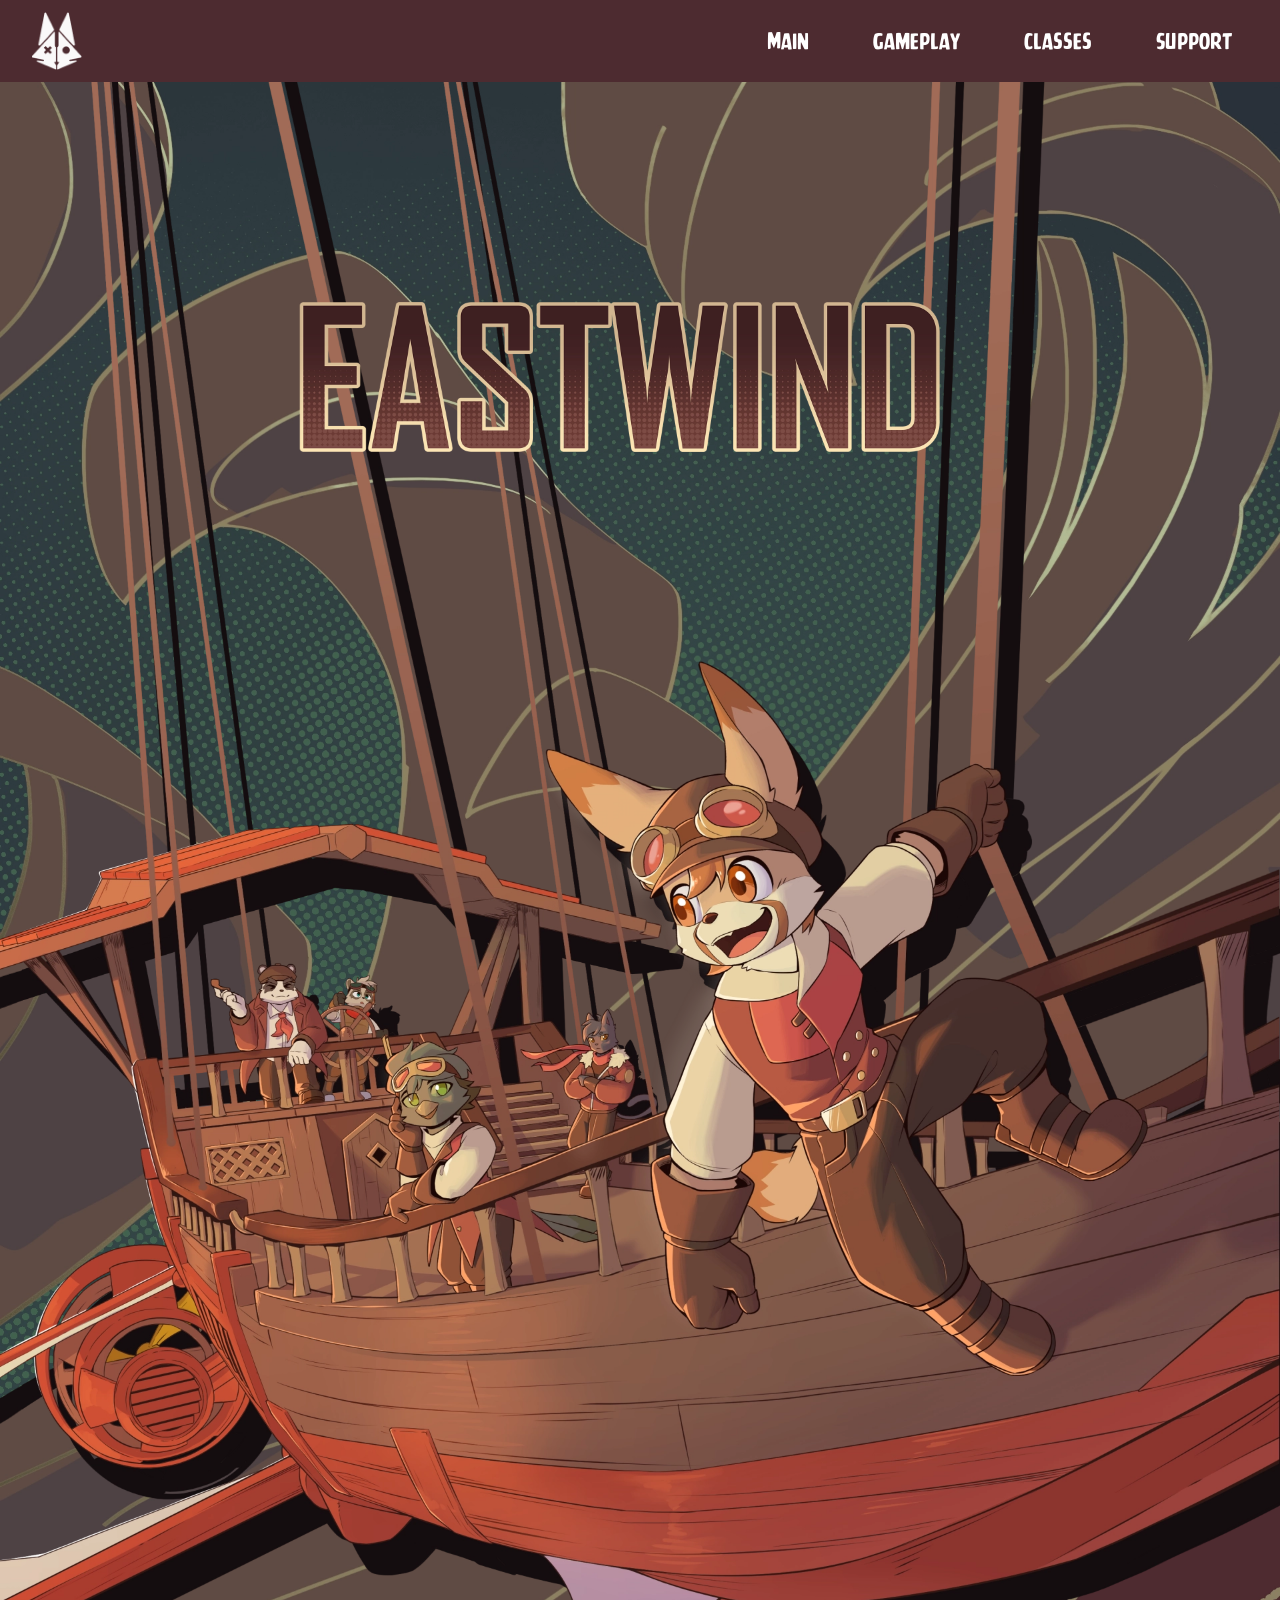
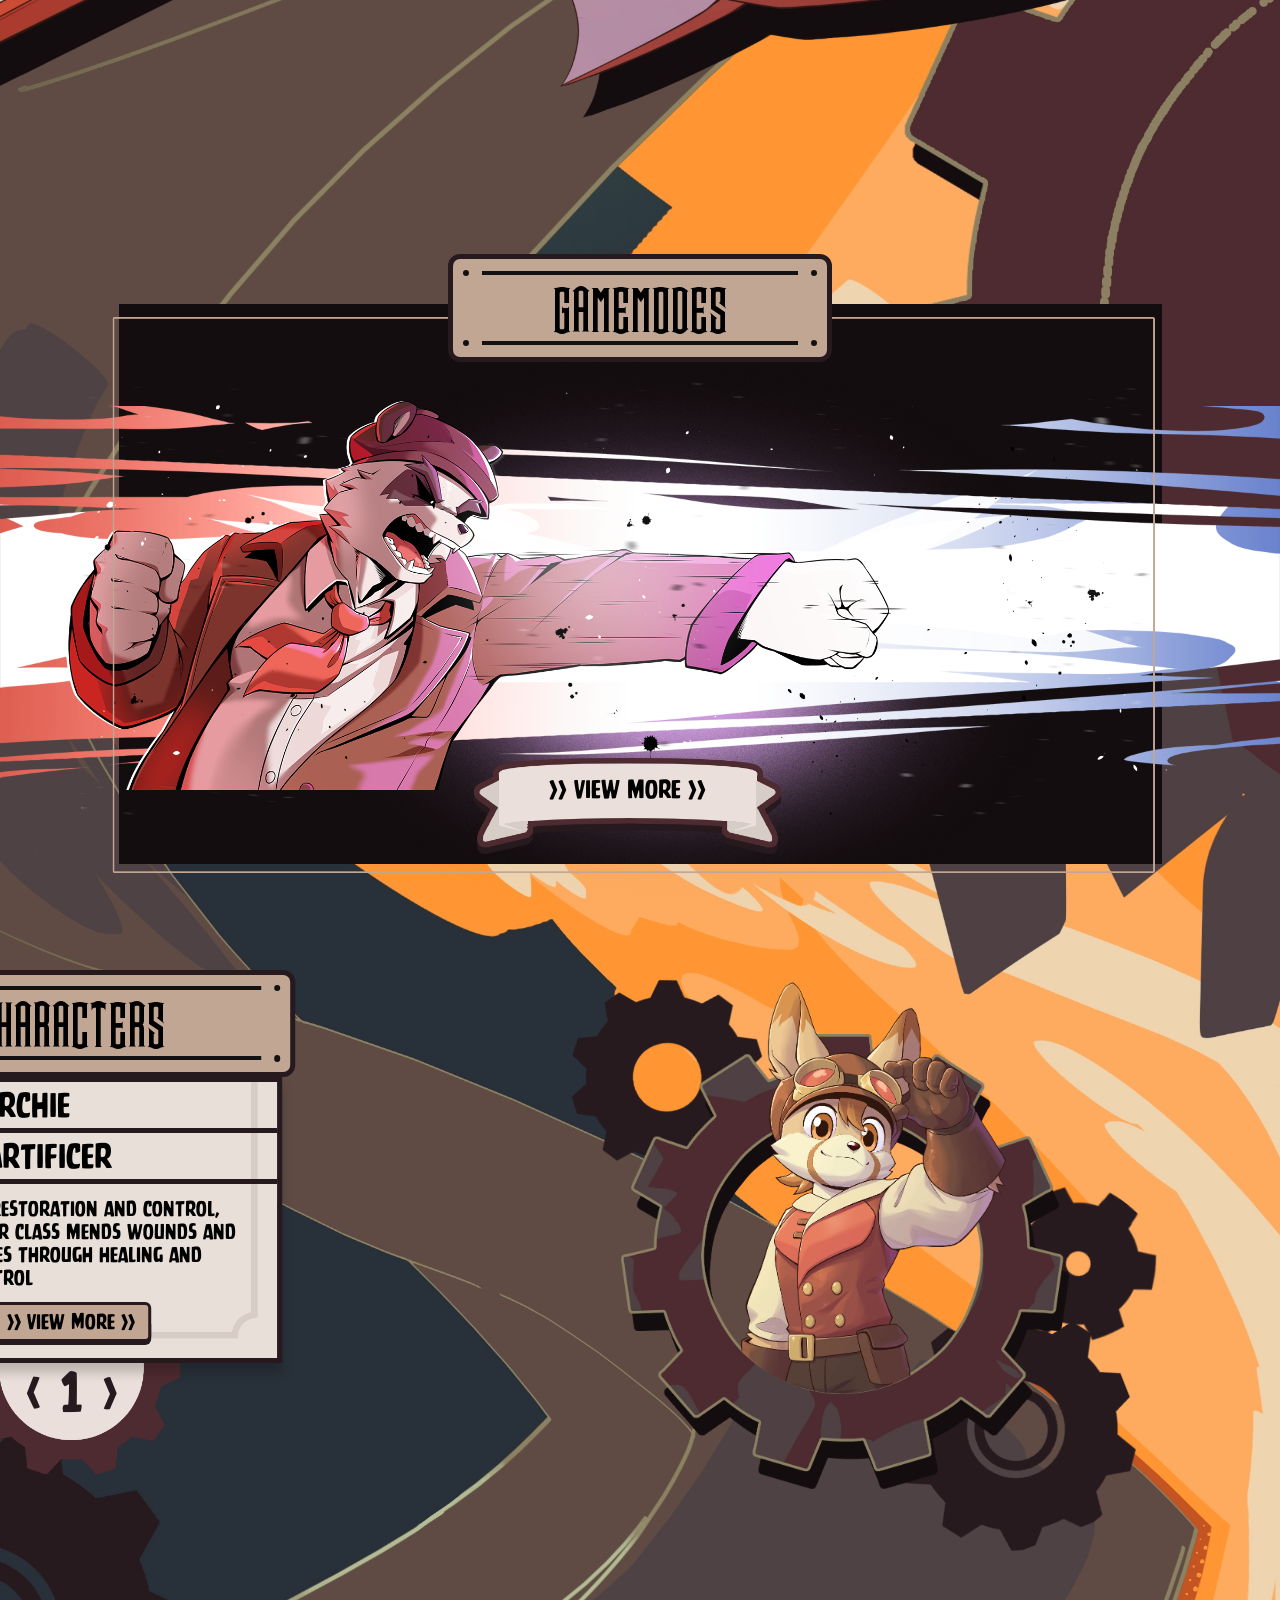
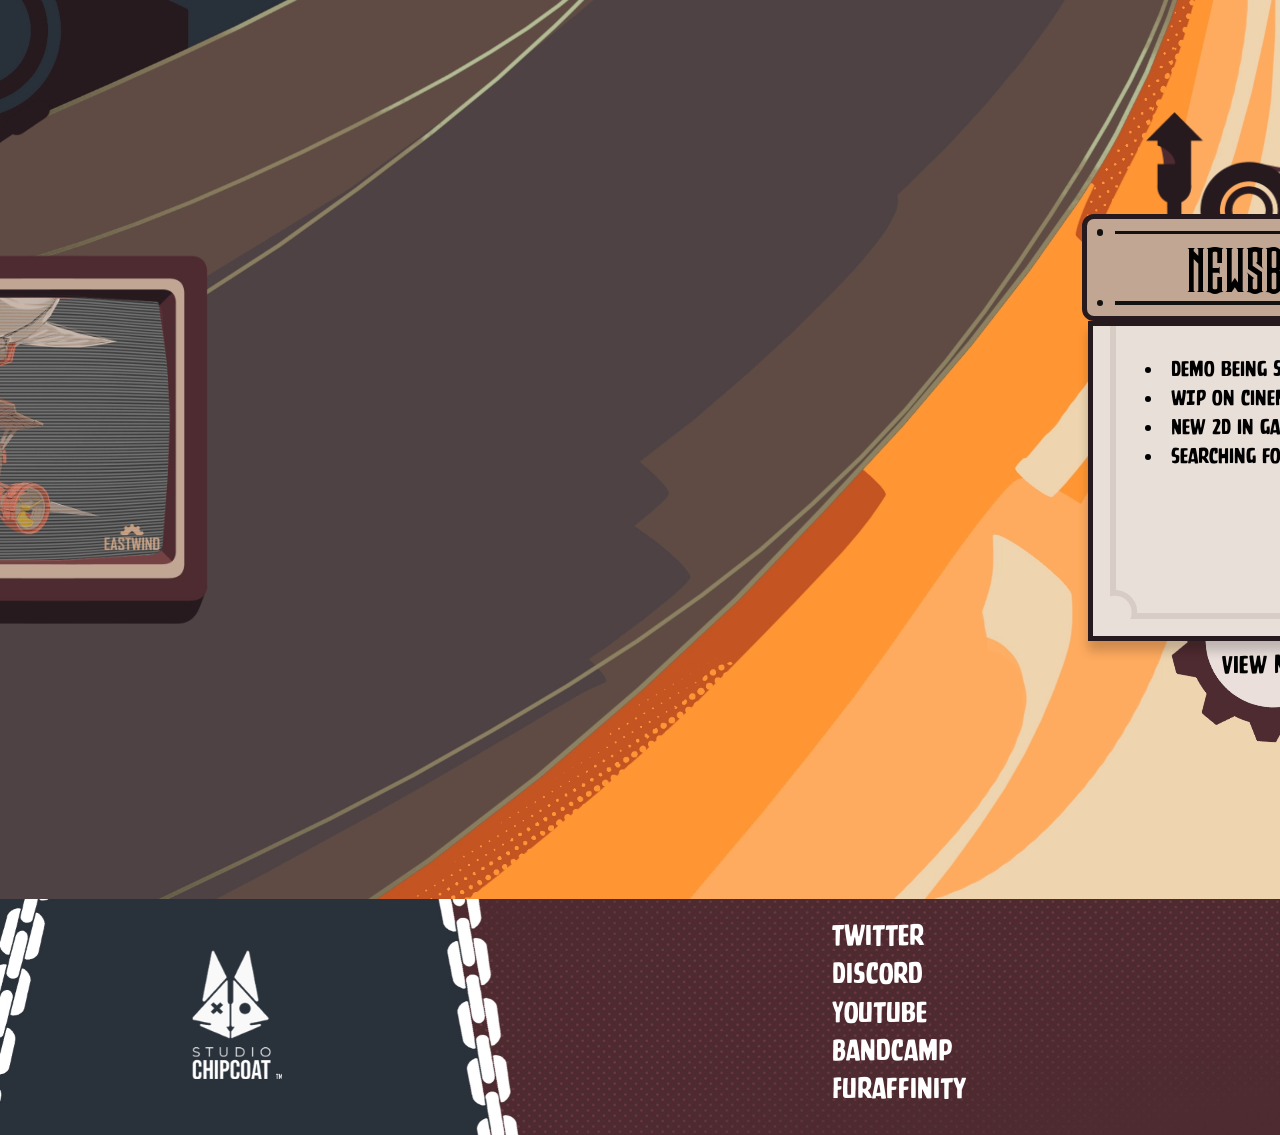
==== commit b2ad414e: "Publish website" ====
--- a/index.html
+++ b/index.html
@@ -1 +1 @@
-<!DOCTYPE html><html lang="en"><head><meta charSet="utf-8"/><meta name="viewport" content="width=device-width"/><link rel="apple-touch-icon" sizes="180x180" href="/apple-touch-icon.png"/><link rel="icon" type="image/png" sizes="32x32" href="/favicon-32x32.png"/><link rel="icon" type="image/png" sizes="16x16" href="/favicon-16x16.png"/><link rel="manifest" href="/site.webmanifest"/><meta name="next-head-count" content="6"/><link rel="preload" href="/_next/static/media/efc4f6744003176d-s.p.woff2" as="font" type="font/woff2" crossorigin="anonymous" data-next-font="size-adjust"/><link rel="preload" href="/_next/static/css/fb5811635b7eda90.css" as="style"/><link rel="stylesheet" href="/_next/static/css/fb5811635b7eda90.css" data-n-g=""/><noscript data-n-css=""></noscript><script defer="" nomodule="" src="/_next/static/chunks/polyfills-c67a75d1b6f99dc8.js"></script><script src="/_next/static/chunks/webpack-8fa1640cc84ba8fe.js" defer=""></script><script src="/_next/static/chunks/framework-2c79e2a64abdb08b.js" defer=""></script><script src="/_next/static/chunks/main-1f8fddb125eb5a56.js" defer=""></script><script src="/_next/static/chunks/pages/_app-aac27d906e01e3e5.js" defer=""></script><script src="/_next/static/chunks/962-4ec753da2269b176.js" defer=""></script><script src="/_next/static/chunks/pages/index-4beaeda7a7538a0d.js" defer=""></script><script src="/_next/static/W4qOttvLWrY3LdUXwYEpJ/_buildManifest.js" defer=""></script><script src="/_next/static/W4qOttvLWrY3LdUXwYEpJ/_ssgManifest.js" defer=""></script></head><body><div id="__next"><div class="__className_86f0a5 bg-black w-screen h-screen text-white text-4xl flex justify-center items-center fixed z-50">Loading...</div></div><script id="__NEXT_DATA__" type="application/json">{"props":{"pageProps":{}},"page":"/","query":{},"buildId":"W4qOttvLWrY3LdUXwYEpJ","nextExport":true,"autoExport":true,"isFallback":false,"scriptLoader":[]}</script></body></html>+<!DOCTYPE html><html lang="en"><head><meta charSet="utf-8"/><meta name="viewport" content="width=device-width"/><link rel="apple-touch-icon" sizes="180x180" href="/apple-touch-icon.png"/><link rel="icon" type="image/png" sizes="32x32" href="/favicon-32x32.png"/><link rel="icon" type="image/png" sizes="16x16" href="/favicon-16x16.png"/><link rel="manifest" href="/site.webmanifest"/><meta name="next-head-count" content="6"/><link rel="preload" href="/_next/static/media/efc4f6744003176d-s.p.woff2" as="font" type="font/woff2" crossorigin="anonymous" data-next-font="size-adjust"/><link rel="preload" href="/_next/static/css/d8965c948efeacac.css" as="style"/><link rel="stylesheet" href="/_next/static/css/d8965c948efeacac.css" data-n-g=""/><noscript data-n-css=""></noscript><script defer="" nomodule="" src="/_next/static/chunks/polyfills-c67a75d1b6f99dc8.js"></script><script src="/_next/static/chunks/webpack-8fa1640cc84ba8fe.js" defer=""></script><script src="/_next/static/chunks/framework-2c79e2a64abdb08b.js" defer=""></script><script src="/_next/static/chunks/main-1f8fddb125eb5a56.js" defer=""></script><script src="/_next/static/chunks/pages/_app-38d592ae57888df8.js" defer=""></script><script src="/_next/static/chunks/962-4ec753da2269b176.js" defer=""></script><script src="/_next/static/chunks/pages/index-4beaeda7a7538a0d.js" defer=""></script><script src="/_next/static/Ml1tTN9bjRE84Xmk4xxdC/_buildManifest.js" defer=""></script><script src="/_next/static/Ml1tTN9bjRE84Xmk4xxdC/_ssgManifest.js" defer=""></script></head><body><div id="__next"><div class="__className_86f0a5 bg-black w-screen h-screen text-white text-4xl flex justify-center items-center fixed z-50">Loading...</div></div><script id="__NEXT_DATA__" type="application/json">{"props":{"pageProps":{}},"page":"/","query":{},"buildId":"Ml1tTN9bjRE84Xmk4xxdC","nextExport":true,"autoExport":true,"isFallback":false,"scriptLoader":[]}</script></body></html>
--- a/_next/static/css/d8965c948efeacac.css
+++ b/_next/static/css/d8965c948efeacac.css
@@ -0,0 +1,5 @@
+@font-face{font-family:battlecry;src:url(/fonts/battlecry.woff2) format("woff2")}@font-face{font-family:steamwreck;src:url(/fonts/steamwreck.woff2) format("woff2")}
+
+/*
+! tailwindcss v3.2.7 | MIT License | https://tailwindcss.com
+*/*,:after,:before{box-sizing:border-box;border:0 solid #e5e7eb}:after,:before{--tw-content:""}html{line-height:1.5;-webkit-text-size-adjust:100%;-moz-tab-size:4;-o-tab-size:4;tab-size:4;font-family:ui-sans-serif,system-ui,-apple-system,BlinkMacSystemFont,Segoe UI,Roboto,Helvetica Neue,Arial,Noto Sans,sans-serif,Apple Color Emoji,Segoe UI Emoji,Segoe UI Symbol,Noto Color Emoji;font-feature-settings:normal}body{margin:0;line-height:inherit}hr{height:0;color:inherit;border-top-width:1px}abbr:where([title]){-webkit-text-decoration:underline dotted;text-decoration:underline dotted}h1,h2,h3,h4,h5,h6{font-size:inherit;font-weight:inherit}a{text-decoration:inherit}b,strong{font-weight:bolder}code,kbd,pre,samp{font-family:ui-monospace,SFMono-Regular,Menlo,Monaco,Consolas,Liberation Mono,Courier New,monospace;font-size:1em}small{font-size:80%}sub,sup{font-size:75%;line-height:0;position:relative;vertical-align:baseline}sub{bottom:-.25em}sup{top:-.5em}table{text-indent:0;border-color:inherit;border-collapse:collapse}button,input,optgroup,select,textarea{font-family:inherit;font-size:100%;font-weight:inherit;line-height:inherit;color:inherit;margin:0;padding:0}button,select{text-transform:none}[type=button],[type=reset],[type=submit],button{-webkit-appearance:button;background-color:transparent;background-image:none}:-moz-focusring{outline:auto}:-moz-ui-invalid{box-shadow:none}progress{vertical-align:baseline}::-webkit-inner-spin-button,::-webkit-outer-spin-button{height:auto}[type=search]{-webkit-appearance:textfield;outline-offset:-2px}::-webkit-search-decoration{-webkit-appearance:none}::-webkit-file-upload-button{-webkit-appearance:button;font:inherit}summary{display:list-item}blockquote,dd,dl,figure,h1,h2,h3,h4,h5,h6,hr,p,pre{margin:0}fieldset{margin:0}fieldset,legend{padding:0}menu,ol,ul{list-style:none;margin:0;padding:0}textarea{resize:vertical}input::-moz-placeholder,textarea::-moz-placeholder{opacity:1;color:#9ca3af}input::placeholder,textarea::placeholder{opacity:1;color:#9ca3af}[role=button],button{cursor:pointer}:disabled{cursor:default}audio,canvas,embed,iframe,img,object,svg,video{display:block;vertical-align:middle}img,video{max-width:100%;height:auto}[hidden]{display:none}*,:after,:before{--tw-border-spacing-x:0;--tw-border-spacing-y:0;--tw-translate-x:0;--tw-translate-y:0;--tw-rotate:0;--tw-skew-x:0;--tw-skew-y:0;--tw-scale-x:1;--tw-scale-y:1;--tw-pan-x: ;--tw-pan-y: ;--tw-pinch-zoom: ;--tw-scroll-snap-strictness:proximity;--tw-ordinal: ;--tw-slashed-zero: ;--tw-numeric-figure: ;--tw-numeric-spacing: ;--tw-numeric-fraction: ;--tw-ring-inset: ;--tw-ring-offset-width:0px;--tw-ring-offset-color:#fff;--tw-ring-color:rgba(59,130,246,.5);--tw-ring-offset-shadow:0 0 #0000;--tw-ring-shadow:0 0 #0000;--tw-shadow:0 0 #0000;--tw-shadow-colored:0 0 #0000;--tw-blur: ;--tw-brightness: ;--tw-contrast: ;--tw-grayscale: ;--tw-hue-rotate: ;--tw-invert: ;--tw-saturate: ;--tw-sepia: ;--tw-drop-shadow: ;--tw-backdrop-blur: ;--tw-backdrop-brightness: ;--tw-backdrop-contrast: ;--tw-backdrop-grayscale: ;--tw-backdrop-hue-rotate: ;--tw-backdrop-invert: ;--tw-backdrop-opacity: ;--tw-backdrop-saturate: ;--tw-backdrop-sepia: }::backdrop{--tw-border-spacing-x:0;--tw-border-spacing-y:0;--tw-translate-x:0;--tw-translate-y:0;--tw-rotate:0;--tw-skew-x:0;--tw-skew-y:0;--tw-scale-x:1;--tw-scale-y:1;--tw-pan-x: ;--tw-pan-y: ;--tw-pinch-zoom: ;--tw-scroll-snap-strictness:proximity;--tw-ordinal: ;--tw-slashed-zero: ;--tw-numeric-figure: ;--tw-numeric-spacing: ;--tw-numeric-fraction: ;--tw-ring-inset: ;--tw-ring-offset-width:0px;--tw-ring-offset-color:#fff;--tw-ring-color:rgba(59,130,246,.5);--tw-ring-offset-shadow:0 0 #0000;--tw-ring-shadow:0 0 #0000;--tw-shadow:0 0 #0000;--tw-shadow-colored:0 0 #0000;--tw-blur: ;--tw-brightness: ;--tw-contrast: ;--tw-grayscale: ;--tw-hue-rotate: ;--tw-invert: ;--tw-saturate: ;--tw-sepia: ;--tw-drop-shadow: ;--tw-backdrop-blur: ;--tw-backdrop-brightness: ;--tw-backdrop-contrast: ;--tw-backdrop-grayscale: ;--tw-backdrop-hue-rotate: ;--tw-backdrop-invert: ;--tw-backdrop-opacity: ;--tw-backdrop-saturate: ;--tw-backdrop-sepia: }.pointer-events-none{pointer-events:none}.invisible{visibility:hidden}.fixed{position:fixed}.absolute{position:absolute}.relative{position:relative}.-bottom-\[7vw\]{bottom:-7vw}.-bottom-\[9vw\]{bottom:-9vw}.-left-\[10vw\]{left:-10vw}.-left-\[25vw\]{left:-25vw}.bottom-0{bottom:0}.bottom-\[-0\.55vw\]{bottom:-.55vw}.bottom-\[-4vw\]{bottom:-4vw}.bottom-\[14\.5vw\]{bottom:14.5vw}.bottom-\[16vw\]{bottom:16vw}.bottom-\[18\.4vw\]{bottom:18.4vw}.bottom-\[18\.5vw\]{bottom:18.5vw}.bottom-\[18\.6vw\]{bottom:18.6vw}.bottom-\[35vw\]{bottom:35vw}.bottom-\[3vw\]{bottom:3vw}.bottom-\[4\.1vw\]{bottom:4.1vw}.bottom-\[4\.95vw\]{bottom:4.95vw}.bottom-\[7\.5vw\]{bottom:7.5vw}.left-0{left:0}.left-\[-8vw\]{left:-8vw}.left-\[13vw\]{left:13vw}.left-\[15vw\]{left:15vw}.left-\[17vw\]{left:17vw}.left-\[26\.3vw\]{left:26.3vw}.left-\[26vw\]{left:26vw}.left-\[28\.3vw\]{left:28.3vw}.left-\[28vw\]{left:28vw}.left-\[2vw\]{left:2vw}.left-\[38vw\]{left:38vw}.left-\[3vw\]{left:3vw}.left-\[4\.6vw\]{left:4.6vw}.left-\[5vw\]{left:5vw}.left-\[65vw\]{left:65vw}.left-\[6vw\]{left:6vw}.left-\[8\.5vw\]{left:8.5vw}.left-\[8vw\]{left:8vw}.right-0{right:0}.right-\[-10vw\]{right:-10vw}.right-\[20vw\]{right:20vw}.right-\[4vw\]{right:4vw}.top-0{top:0}.top-\[-8vw\]{top:-8vw}.top-\[1\.3vw\]{top:1.3vw}.top-\[10vw\]{top:10vw}.top-\[32vw\]{top:32vw}.top-\[3vw\]{top:3vw}.top-\[4\.4vw\]{top:4.4vw}.top-\[4vw\]{top:4vw}.top-\[5vw\]{top:5vw}.top-\[6vw\]{top:6vw}.-z-10{z-index:-10}.z-10{z-index:10}.z-20{z-index:20}.z-30{z-index:30}.z-40{z-index:40}.z-50{z-index:50}.mx-\[10\.6vw\]{margin-left:10.6vw;margin-right:10.6vw}.mx-\[2vw\]{margin-left:2vw;margin-right:2vw}.mx-\[3\.6vw\]{margin-left:3.6vw;margin-right:3.6vw}.mx-\[7\.6vw\]{margin-left:7.6vw;margin-right:7.6vw}.mx-auto{margin-left:auto;margin-right:auto}.-mb-2{margin-bottom:-.5rem}.-mb-\[2vw\]{margin-bottom:-2vw}.-mb-\[3\.5vw\]{margin-bottom:-3.5vw}.-ml-\[15vw\]{margin-left:-15vw}.-mt-2{margin-top:-.5rem}.-mt-\[0\.6vw\]{margin-top:-.6vw}.-mt-\[15vw\]{margin-top:-15vw}.-mt-\[3\.7vw\]{margin-top:-3.7vw}.-mt-\[5vw\]{margin-top:-5vw}.-mt-\[7vw\]{margin-top:-7vw}.mb-\[10vw\]{margin-bottom:10vw}.mb-\[4vw\]{margin-bottom:4vw}.ml-\[2vw\]{margin-left:2vw}.ml-\[6vw\]{margin-left:6vw}.ml-px{margin-left:1px}.mr-0{margin-right:0}.mt-\[-1\.4vw\]{margin-top:-1.4vw}.mt-\[-26vw\]{margin-top:-26vw}.mt-\[-30vw\]{margin-top:-30vw}.mt-\[-5vw\]{margin-top:-5vw}.mt-\[10vw\]{margin-top:10vw}.mt-\[15vw\]{margin-top:15vw}.mt-\[1vw\]{margin-top:1vw}.mt-\[2\.6vw\]{margin-top:2.6vw}.mt-\[2vw\]{margin-top:2vw}.mt-\[30vw\]{margin-top:30vw}.mt-\[3vw\]{margin-top:3vw}.mt-\[4vw\]{margin-top:4vw}.mt-\[7\.6vw\]{margin-top:7.6vw}.mt-\[8\.0vw\]{margin-top:8vw}.block{display:block}.inline-block{display:inline-block}.flex{display:flex}.hidden{display:none}.aspect-\[1000\/1016\]{aspect-ratio:1000/1016}.aspect-\[108\/126\]{aspect-ratio:108/126}.aspect-\[1151\/1170\]{aspect-ratio:1151/1170}.aspect-\[1211\/1240\]{aspect-ratio:1211/1240}.aspect-\[135\/149\]{aspect-ratio:135/149}.aspect-\[1478\/1062\]{aspect-ratio:1478/1062}.aspect-\[1493\/1280\]{aspect-ratio:1493/1280}.aspect-\[1561\/1130\]{aspect-ratio:1561/1130}.aspect-\[1920\/1031\]{aspect-ratio:1920/1031}.aspect-\[1920\/1300\]{aspect-ratio:1920/1300}.aspect-\[1920\/230\]{aspect-ratio:1920/230}.aspect-\[1920\/2486\]{aspect-ratio:1920/2486}.aspect-\[1920\/450\]{aspect-ratio:1920/450}.aspect-\[1920\/768\]{aspect-ratio:1920/768}.aspect-\[1920\/981\]{aspect-ratio:1920/981}.aspect-\[235\/338\]{aspect-ratio:235/338}.aspect-\[2560\/1251\]{aspect-ratio:2560/1251}.aspect-\[315\/324\]{aspect-ratio:315/324}.aspect-\[382\/446\]{aspect-ratio:382/446}.aspect-\[384\/486\]{aspect-ratio:384/486}.aspect-\[390\/438\]{aspect-ratio:390/438}.aspect-\[40\/201\]{aspect-ratio:40/201}.aspect-\[442\/455\]{aspect-ratio:442/455}.aspect-\[475\/475\]{aspect-ratio:475/475}.aspect-\[476\/477\]{aspect-ratio:476/477}.aspect-\[493\/659\]{aspect-ratio:493/659}.aspect-\[497\/94\]{aspect-ratio:497/94}.aspect-\[503\/114\]{aspect-ratio:503/114}.aspect-\[511\/500\]{aspect-ratio:511/500}.aspect-\[525\/302\]{aspect-ratio:525/302}.aspect-\[558\/116\]{aspect-ratio:558/116}.aspect-\[560\/175\]{aspect-ratio:560/175}.aspect-\[618\/642\]{aspect-ratio:618/642}.aspect-\[620\/638\]{aspect-ratio:620/638}.aspect-\[664\/776\]{aspect-ratio:664/776}.aspect-\[708\/497\]{aspect-ratio:708/497}.aspect-\[712\/505\]{aspect-ratio:712/505}.aspect-\[819\/1053\]{aspect-ratio:819/1053}.aspect-\[820\/967\]{aspect-ratio:820/967}.aspect-\[834\/770\]{aspect-ratio:834/770}.aspect-\[834\/772\]{aspect-ratio:834/772}.aspect-\[905\/926\]{aspect-ratio:905/926}.aspect-\[92\/137\]{aspect-ratio:92/137}.aspect-\[969\/403\]{aspect-ratio:969/403}.aspect-\[969\/653\]{aspect-ratio:969/653}.aspect-\[97\/928\]{aspect-ratio:97/928}.h-0{height:0}.h-1{height:.25rem}.h-16{height:4rem}.h-4{height:1rem}.h-40{height:10rem}.h-\[0\.6vw\]{height:.6vw}.h-\[1\.7vw\]{height:1.7vw}.h-\[17vw\]{height:17vw}.h-\[1vw\]{height:1vw}.h-\[20vw\]{height:20vw}.h-\[31vw\]{height:31vw}.h-\[40vw\]{height:40vw}.h-\[50vw\]{height:50vw}.h-\[60vw\]{height:60vw}.h-\[80vw\]{height:80vw}.h-full{height:100%}.h-screen{height:100vh}.min-h-\[40vw\]{min-height:40vw}.min-h-\[70vw\]{min-height:70vw}.w-10{width:2.5rem}.w-4{width:1rem}.w-7\/12{width:58.333333%}.w-\[10vw\]{width:10vw}.w-\[120vw\]{width:120vw}.w-\[14vw\]{width:14vw}.w-\[150vw\]{width:150vw}.w-\[15vw\]{width:15vw}.w-\[19vw\]{width:19vw}.w-\[1vw\]{width:1vw}.w-\[20vw\]{width:20vw}.w-\[25vw\]{width:25vw}.w-\[26\.66vw\]{width:26.66vw}.w-\[30vw\]{width:30vw}.w-\[31vw\]{width:31vw}.w-\[34\.66vw\]{width:34.66vw}.w-\[35\.25vw\]{width:35.25vw}.w-\[40px\]{width:40px}.w-\[40vw\]{width:40vw}.w-\[42\.6vw\]{width:42.6vw}.w-\[45vw\]{width:45vw}.w-\[4vw\]{width:4vw}.w-\[50px\]{width:50px}.w-\[50vw\]{width:50vw}.w-\[55vw\]{width:55vw}.w-\[58\.75vw\]{width:58.75vw}.w-\[60vw\]{width:60vw}.w-\[66\.1vw\]{width:66.1vw}.w-\[66vw\]{width:66vw}.w-\[69\.33vw\]{width:69.33vw}.w-\[75vw\]{width:75vw}.w-\[7vw\]{width:7vw}.w-\[80vw\]{width:80vw}.w-\[82vw\]{width:82vw}.w-\[85vw\]{width:85vw}.w-\[87vw\]{width:87vw}.w-\[88vw\]{width:88vw}.w-\[90vw\]{width:90vw}.w-full{width:100%}.w-screen{width:100vw}.cursor-pointer{cursor:pointer}.touch-none{touch-action:none}.select-none{-webkit-user-select:none;-moz-user-select:none;user-select:none}.list-inside{list-style-position:inside}.list-disc{list-style-type:disc}.flex-col{flex-direction:column}.flex-col-reverse{flex-direction:column-reverse}.flex-wrap{flex-wrap:wrap}.items-end{align-items:flex-end}.items-center{align-items:center}.justify-end{justify-content:flex-end}.justify-center{justify-content:center}.justify-between{justify-content:space-between}.gap-2{gap:.5rem}.gap-8{gap:2rem}.gap-\[0\.5vw\]{gap:.5vw}.gap-\[1vw\]{gap:1vw}.gap-\[2vw\]{gap:2vw}.gap-\[4vw\]{gap:4vw}.gap-x-\[5vw\]{-moz-column-gap:5vw;column-gap:5vw}.gap-y-\[2vw\]{row-gap:2vw}.overflow-hidden{overflow:hidden}.rounded-\[2vw\]{border-radius:2vw}.rounded-full{border-radius:9999px}.rounded-md{border-radius:.375rem}.rounded-sm{border-radius:.125rem}.rounded-xl{border-radius:.75rem}.rounded-b-md{border-bottom-right-radius:.375rem;border-bottom-left-radius:.375rem}.border-2{border-width:2px}.border-\[0\.5vw\]{border-width:.5vw}.border-\[0\.8vw\]{border-width:.8vw}.border-b-2{border-bottom-width:2px}.border-b-\[0\.8vw\]{border-bottom-width:.8vw}.border-l-2{border-left-width:2px}.border-\[\#261a1f\]{--tw-border-opacity:1;border-color:rgb(38 26 31/var(--tw-border-opacity))}.border-\[\#4d2b30\]{--tw-border-opacity:1;border-color:rgb(77 43 48/var(--tw-border-opacity))}.border-darkShadow{--tw-border-opacity:1;border-color:rgb(38 26 31/var(--tw-border-opacity))}.bg-\[\#130d0f\]{--tw-bg-opacity:1;background-color:rgb(19 13 15/var(--tw-bg-opacity))}.bg-\[\#261a1f\]{--tw-bg-opacity:1;background-color:rgb(38 26 31/var(--tw-bg-opacity))}.bg-\[\#293038\]{--tw-bg-opacity:1;background-color:rgb(41 48 56/var(--tw-bg-opacity))}.bg-\[\#2e1d22\]{--tw-bg-opacity:1;background-color:rgb(46 29 34/var(--tw-bg-opacity))}.bg-\[\#352126\]{--tw-bg-opacity:1;background-color:rgb(53 33 38/var(--tw-bg-opacity))}.bg-\[\#8D4148\]{--tw-bg-opacity:1;background-color:rgb(141 65 72/var(--tw-bg-opacity))}.bg-\[\#d7cdc6\]{--tw-bg-opacity:1;background-color:rgb(215 205 198/var(--tw-bg-opacity))}.bg-\[\#e9dfd9\]{--tw-bg-opacity:1;background-color:rgb(233 223 217/var(--tw-bg-opacity))}.bg-black{--tw-bg-opacity:1;background-color:rgb(19 18 18/var(--tw-bg-opacity))}.bg-blue-500{--tw-bg-opacity:1;background-color:rgb(59 130 246/var(--tw-bg-opacity))}.bg-darkShadow{--tw-bg-opacity:1;background-color:rgb(38 26 31/var(--tw-bg-opacity))}.bg-primary{--tw-bg-opacity:1;background-color:rgb(77 43 48/var(--tw-bg-opacity))}.bg-secondary{--tw-bg-opacity:1;background-color:rgb(193 166 147/var(--tw-bg-opacity))}.bg-white{--tw-bg-opacity:1;background-color:rgb(255 255 255/var(--tw-bg-opacity))}.bg-\[url\(\/images\/classesPage\/ability-card\.webp\)\]{background-image:url(/images/classesPage/ability-card.webp)}.bg-\[url\(\/images\/classesPage\/archie-white-bg\.webp\)\]{background-image:url(/images/classesPage/archie-white-bg.webp)}.bg-\[url\(\/images\/classesPage\/archie\.webp\)\]{background-image:url(/images/classesPage/archie.webp)}.bg-\[url\(\/images\/classesPage\/bg-gear\.webp\)\]{background-image:url(/images/classesPage/bg-gear.webp)}.bg-\[url\(\/images\/classesPage\/button-arrow-left\.webp\)\]{background-image:url(/images/classesPage/button-arrow-left.webp)}.bg-\[url\(\/images\/classesPage\/button-arrow-right\.webp\)\]{background-image:url(/images/classesPage/button-arrow-right.webp)}.bg-\[url\(\/images\/classesPage\/class-artificer\.webp\)\]{background-image:url(/images/classesPage/class-artificer.webp)}.bg-\[url\(\/images\/classesPage\/class-bruiser\.webp\)\]{background-image:url(/images/classesPage/class-bruiser.webp)}.bg-\[url\(\/images\/classesPage\/class-ranger\.webp\)\]{background-image:url(/images/classesPage/class-ranger.webp)}.bg-\[url\(\/images\/classesPage\/class-seeker\.webp\)\]{background-image:url(/images/classesPage/class-seeker.webp)}.bg-\[url\(\/images\/classesPage\/gear\.webp\)\]{background-image:url(/images/classesPage/gear.webp)}.bg-\[url\(\/images\/classesPage\/header-bg\.webp\)\]{background-image:url(/images/classesPage/header-bg.webp)}.bg-\[url\(\/images\/classesPage\/header-card\.webp\)\]{background-image:url(/images/classesPage/header-card.webp)}.bg-\[url\(\/images\/classesPage\/oswald-white-bg\.webp\)\]{background-image:url(/images/classesPage/oswald-white-bg.webp)}.bg-\[url\(\/images\/classesPage\/oswald\.webp\)\]{background-image:url(/images/classesPage/oswald.webp)}.bg-\[url\(\/images\/classesPage\/tess-white-bg\.webp\)\]{background-image:url(/images/classesPage/tess-white-bg.webp)}.bg-\[url\(\/images\/classesPage\/tess\.webp\)\]{background-image:url(/images/classesPage/tess.webp)}.bg-\[url\(\/images\/classesPage\/thaddeus-white-bg\.webp\)\]{background-image:url(/images/classesPage/thaddeus-white-bg.webp)}.bg-\[url\(\/images\/classesPage\/thaddeus\.webp\)\]{background-image:url(/images/classesPage/thaddeus.webp)}.bg-\[url\(\/images\/devsPage\/archie\.webp\)\]{background-image:url(/images/devsPage/archie.webp)}.bg-\[url\(\/images\/devsPage\/coming-bg\.webp\)\]{background-image:url(/images/devsPage/coming-bg.webp)}.bg-\[url\(\/images\/devsPage\/coming-div\.webp\)\]{background-image:url(/images/devsPage/coming-div.webp)}.bg-\[url\(\/images\/devsPage\/discord\.webp\)\]{background-image:url(/images/devsPage/discord.webp)}.bg-\[url\(\/images\/devsPage\/gramophone-stroke\.webp\)\]{background-image:url(/images/devsPage/gramophone-stroke.webp)}.bg-\[url\(\/images\/devsPage\/gramophone\.webp\)\]{background-image:url(/images/devsPage/gramophone.webp)}.bg-\[url\(\/images\/devsPage\/left-line\.webp\)\]{background-image:url(/images/devsPage/left-line.webp)}.bg-\[url\(\/images\/devsPage\/links-bg\.webp\)\]{background-image:url(/images/devsPage/links-bg.webp)}.bg-\[url\(\/images\/devsPage\/ost-dots\.webp\)\]{background-image:url(/images/devsPage/ost-dots.webp)}.bg-\[url\(\/images\/devsPage\/patreon\.webp\)\]{background-image:url(/images/devsPage/patreon.webp)}.bg-\[url\(\/images\/devsPage\/patreons-bg\.webp\)\]{background-image:url(/images/devsPage/patreons-bg.webp)}.bg-\[url\(\/images\/devsPage\/snake\.webp\)\]{background-image:url(/images/devsPage/snake.webp)}.bg-\[url\(\/images\/devsPage\/twitter\.webp\)\]{background-image:url(/images/devsPage/twitter.webp)}.bg-\[url\(\/images\/gameplayPage\/campaign-background\.webp\)\]{background-image:url(/images/gameplayPage/campaign-background.webp)}.bg-\[url\(\/images\/gameplayPage\/campaign-foreground\.webp\)\]{background-image:url(/images/gameplayPage/campaign-foreground.webp)}.bg-\[url\(\/images\/gameplayPage\/campaign-midground\.webp\)\]{background-image:url(/images/gameplayPage/campaign-midground.webp)}.bg-\[url\(\/images\/gameplayPage\/campaign-overlay\.webp\)\]{background-image:url(/images/gameplayPage/campaign-overlay.webp)}.bg-\[url\(\/images\/gameplayPage\/expedition-background\.webp\)\]{background-image:url(/images/gameplayPage/expedition-background.webp)}.bg-\[url\(\/images\/gameplayPage\/expedition-foreground\.webp\)\]{background-image:url(/images/gameplayPage/expedition-foreground.webp)}.bg-\[url\(\/images\/gameplayPage\/expedition-midground\.webp\)\]{background-image:url(/images/gameplayPage/expedition-midground.webp)}.bg-\[url\(\/images\/gameplayPage\/gear-bg\.webp\)\]{background-image:url(/images/gameplayPage/gear-bg.webp)}.bg-\[url\(\/images\/gameplayPage\/harvest-background\.webp\)\]{background-image:url(/images/gameplayPage/harvest-background.webp)}.bg-\[url\(\/images\/gameplayPage\/harvest-foreground\.webp\)\]{background-image:url(/images/gameplayPage/harvest-foreground.webp)}.bg-\[url\(\/images\/gameplayPage\/harvest-midground\.webp\)\]{background-image:url(/images/gameplayPage/harvest-midground.webp)}.bg-\[url\(\/images\/gameplayPage\/harvest-overlay\.webp\)\]{background-image:url(/images/gameplayPage/harvest-overlay.webp)}.bg-\[url\(\/images\/gameplayPage\/shipraid-background\.webp\)\]{background-image:url(/images/gameplayPage/shipraid-background.webp)}.bg-\[url\(\/images\/gameplayPage\/shipraid-foreground\.webp\)\]{background-image:url(/images/gameplayPage/shipraid-foreground.webp)}.bg-\[url\(\/images\/gameplayPage\/shipraid-midground\.webp\)\]{background-image:url(/images/gameplayPage/shipraid-midground.webp)}.bg-\[url\(\/images\/gameplayPage\/star\.webp\)\]{background-image:url(/images/gameplayPage/star.webp)}.bg-\[url\(\/images\/homePage\/background\.webp\)\]{background-image:url(/images/homePage/background.webp)}.bg-\[url\(\/images\/homePage\/char-bg\.png\)\]{background-image:url(/images/homePage/char-bg.png)}.bg-\[url\(\/images\/homePage\/char-big-gear\.webp\)\]{background-image:url(/images/homePage/char-big-gear.webp)}.bg-\[url\(\/images\/homePage\/char-char-archie\.webp\)\]{background-image:url(/images/homePage/char-char-archie.webp)}.bg-\[url\(\/images\/homePage\/char-char-oswald\.webp\)\]{background-image:url(/images/homePage/char-char-oswald.webp)}.bg-\[url\(\/images\/homePage\/char-char-tess\.webp\)\]{background-image:url(/images/homePage/char-char-tess.webp)}.bg-\[url\(\/images\/homePage\/char-char-thaddeus\.webp\)\]{background-image:url(/images/homePage/char-char-thaddeus.webp)}.bg-\[url\(\/images\/homePage\/char-frame-bg\.webp\)\]{background-image:url(/images/homePage/char-frame-bg.webp)}.bg-\[url\(\/images\/homePage\/char-gear-one\.webp\)\]{background-image:url(/images/homePage/char-gear-one.webp)}.bg-\[url\(\/images\/homePage\/char-gear-three\.webp\)\]{background-image:url(/images/homePage/char-gear-three.webp)}.bg-\[url\(\/images\/homePage\/char-gear-two\.webp\)\]{background-image:url(/images/homePage/char-gear-two.webp)}.bg-\[url\(\/images\/homePage\/char-switch\.webp\)\]{background-image:url(/images/homePage/char-switch.webp)}.bg-\[url\(\/images\/homePage\/gamemode-bg\.png\)\]{background-image:url(/images/homePage/gamemode-bg.png)}.bg-\[url\(\/images\/homePage\/gamemode-light\.webp\)\]{background-image:url(/images/homePage/gamemode-light.webp)}.bg-\[url\(\/images\/homePage\/gamemode-oswald\.png\)\]{background-image:url(/images/homePage/gamemode-oswald.png)}.bg-\[url\(\/images\/homePage\/gamemode-particle\.webp\)\]{background-image:url(/images/homePage/gamemode-particle.webp)}.bg-\[url\(\/images\/homePage\/gamemode-ribbon\.webp\)\]{background-image:url(/images/homePage/gamemode-ribbon.webp)}.bg-\[url\(\/images\/homePage\/gamemode-thaddeus\.png\)\]{background-image:url(/images/homePage/gamemode-thaddeus.png)}.bg-\[url\(\/images\/homePage\/news-001\.webp\)\]{background-image:url(/images/homePage/news-001.webp)}.bg-\[url\(\/images\/homePage\/news-tv\.webp\)\]{background-image:url(/images/homePage/news-tv.webp)}.bg-\[url\(\/images\/homePage\/title-logo-gear\.webp\)\]{background-image:url(/images/homePage/title-logo-gear.webp)}.bg-\[url\(\/images\/homePage\/title-logo-text\.webp\)\]{background-image:url(/images/homePage/title-logo-text.webp)}.bg-\[url\(\/images\/homePage\/whistle\.png\)\]{background-image:url(/images/homePage/whistle.png)}.bg-cover{background-size:cover}.bg-bottom{background-position:bottom}.bg-center{background-position:50%}.bg-no-repeat{background-repeat:no-repeat}.p-\[0\.5vw\]{padding:.5vw}.p-\[0\.8vw\]{padding:.8vw}.p-\[1\.6vw\]{padding:1.6vw}.p-\[7vw\]{padding:7vw}.px-4{padding-left:1rem;padding-right:1rem}.px-8{padding-left:2rem;padding-right:2rem}.px-\[14vw\]{padding-left:14vw;padding-right:14vw}.px-\[1vw\]{padding-left:1vw;padding-right:1vw}.px-\[4vw\]{padding-left:4vw;padding-right:4vw}.px-\[5vw\]{padding-left:5vw;padding-right:5vw}.py-2{padding-top:.5rem;padding-bottom:.5rem}.py-3{padding-top:.75rem;padding-bottom:.75rem}.py-8{padding-top:2rem;padding-bottom:2rem}.py-\[1vw\]{padding-top:1vw;padding-bottom:1vw}.py-\[2vw\]{padding-top:2vw;padding-bottom:2vw}.py-\[4vw\]{padding-top:4vw;padding-bottom:4vw}.py-\[6vw\]{padding-top:6vw;padding-bottom:6vw}.py-\[7vw\]{padding-top:7vw;padding-bottom:7vw}.py-\[8vw\]{padding-top:8vw;padding-bottom:8vw}.pb-\[10vw\]{padding-bottom:10vw}.pb-\[12vw\]{padding-bottom:12vw}.pb-\[14vw\]{padding-bottom:14vw}.pb-\[15vw\]{padding-bottom:15vw}.pb-\[17vw\]{padding-bottom:17vw}.pb-\[20vw\]{padding-bottom:20vw}.pb-\[8vw\]{padding-bottom:8vw}.pt-16{padding-top:4rem}.pt-\[10vw\]{padding-top:10vw}.pt-\[17vw\]{padding-top:17vw}.pt-\[20vw\]{padding-top:20vw}.pt-\[2vw\]{padding-top:2vw}.pt-\[68px\]{padding-top:68px}.pt-\[8vw\]{padding-top:8vw}.text-center{text-align:center}.text-right{text-align:right}.font-\[\'steamwreck\'\]{font-family:steamwreck}.text-4xl{font-size:2.25rem;line-height:2.5rem}.text-\[1\.1vw\]{font-size:1.1vw}.text-\[1\.2vw\]{font-size:1.2vw}.text-\[1\.3vw\]{font-size:1.3vw}.text-\[1\.7vw\]{font-size:1.7vw}.text-\[10vw\]{font-size:10vw}.text-\[11vw\]{font-size:11vw}.text-\[12vw\]{font-size:12vw}.text-\[14vw\]{font-size:14vw}.text-\[2\.2vw\]{font-size:2.2vw}.text-\[2\.5vw\]{font-size:2.5vw}.text-\[2\.8vw\]{font-size:2.8vw}.text-\[2vw\]{font-size:2vw}.text-\[3\.5vw\]{font-size:3.5vw}.text-\[3\.7vw\]{font-size:3.7vw}.text-\[4\.4vw\]{font-size:4.4vw}.text-\[4vw\]{font-size:4vw}.text-\[5\.7vw\]{font-size:5.7vw}.text-\[5vw\]{font-size:5vw}.text-\[6vw\]{font-size:6vw}.text-\[7vw\]{font-size:7vw}.text-\[9vw\]{font-size:9vw}.text-xl{font-size:1.25rem;line-height:1.75rem}.font-light{font-weight:300}.uppercase{text-transform:uppercase}.leading-\[12vw\]{line-height:12vw}.leading-\[6vw\]{line-height:6vw}.text-\[\#261a1f\]{--tw-text-opacity:1;color:rgb(38 26 31/var(--tw-text-opacity))}.text-\[\#fbf5f1\]{--tw-text-opacity:1;color:rgb(251 245 241/var(--tw-text-opacity))}.text-black{--tw-text-opacity:1;color:rgb(19 18 18/var(--tw-text-opacity))}.text-darkShadow{--tw-text-opacity:1;color:rgb(38 26 31/var(--tw-text-opacity))}.text-primary{--tw-text-opacity:1;color:rgb(77 43 48/var(--tw-text-opacity))}.text-white{--tw-text-opacity:1;color:rgb(255 255 255/var(--tw-text-opacity))}.opacity-60{opacity:.6}.shadow-\[0_10px_10px_0px_\#00000030\]{--tw-shadow:0 10px 10px 0px #00000030;--tw-shadow-colored:0 10px 10px 0px var(--tw-shadow-color)}.shadow-\[0_10px_10px_0px_\#00000030\],.shadow-\[0_1vw_0_0_rgba\(0\2c 0\2c 0\2c 0\.3\)\]{box-shadow:var(--tw-ring-offset-shadow,0 0 #0000),var(--tw-ring-shadow,0 0 #0000),var(--tw-shadow)}.shadow-\[0_1vw_0_0_rgba\(0\2c 0\2c 0\2c 0\.3\)\]{--tw-shadow:0 1vw 0 0 rgba(0,0,0,.3);--tw-shadow-colored:0 1vw 0 0 var(--tw-shadow-color)}.transition{transition-property:color,background-color,border-color,text-decoration-color,fill,stroke,opacity,box-shadow,transform,filter,-webkit-backdrop-filter;transition-property:color,background-color,border-color,text-decoration-color,fill,stroke,opacity,box-shadow,transform,filter,backdrop-filter;transition-property:color,background-color,border-color,text-decoration-color,fill,stroke,opacity,box-shadow,transform,filter,backdrop-filter,-webkit-backdrop-filter;transition-timing-function:cubic-bezier(.4,0,.2,1);transition-duration:.15s}*{box-sizing:border-box;padding:0;margin:0}body,html{max-width:100vw;overflow-x:hidden;font-family:battlecry,sans-serif;font-size:16px;background-color:#e9dbd3}a{color:inherit;text-decoration:none}::-webkit-scrollbar{width:0}::-webkit-scrollbar-track{background:#fff}::-webkit-scrollbar-thumb{background:#4d2b30}@media (min-width:640px){.sm\:mt-0{margin-top:0}.sm\:mt-\[-8vw\]{margin-top:-8vw}.sm\:w-96{width:24rem}.sm\:bg-center{background-position:50%}}@media (min-width:768px){.md\:-bottom-\[4vw\]{bottom:-4vw}.md\:-bottom-\[5vw\]{bottom:-5vw}.md\:bottom-\[-4vw\]{bottom:-4vw}.md\:bottom-\[1\.5vw\]{bottom:1.5vw}.md\:bottom-\[10\.6vw\]{bottom:10.6vw}.md\:bottom-\[11vw\]{bottom:11vw}.md\:bottom-\[12vw\]{bottom:12vw}.md\:bottom-\[3\.5vw\]{bottom:3.5vw}.md\:bottom-\[3\.6vw\]{bottom:3.6vw}.md\:bottom-\[7\.7vw\]{bottom:7.7vw}.md\:left-0{left:0}.md\:left-\[-4vw\]{left:-4vw}.md\:left-\[1\.6vw\]{left:1.6vw}.md\:left-\[17vw\]{left:17vw}.md\:left-\[18vw\]{left:18vw}.md\:left-\[2\.1vw\]{left:2.1vw}.md\:left-\[2\.2vw\]{left:2.2vw}.md\:left-\[20vw\]{left:20vw}.md\:left-\[21vw\]{left:21vw}.md\:left-\[2vw\]{left:2vw}.md\:left-\[37vw\]{left:37vw}.md\:left-\[47vw\]{left:47vw}.md\:left-\[5\.5vw\]{left:5.5vw}.md\:left-\[6\.3vw\]{left:6.3vw}.md\:left-\[6vw\]{left:6vw}.md\:left-\[8vw\]{left:8vw}.md\:left-\[9\.3vw\]{left:9.3vw}.md\:right-\[-5vw\]{right:-5vw}.md\:right-\[-6\.6vw\]{right:-6.6vw}.md\:top-\[-4vw\]{top:-4vw}.md\:top-\[1\.6vw\]{top:1.6vw}.md\:top-\[10vw\]{top:10vw}.md\:top-\[15vw\]{top:15vw}.md\:top-\[2vw\]{top:2vw}.md\:top-\[3vw\]{top:3vw}.md\:-mb-\[6\.5vw\]{margin-bottom:-6.5vw}.md\:-ml-\[1vw\]{margin-left:-1vw}.md\:-ml-\[5vw\]{margin-left:-5vw}.md\:-mt-\[2\.7vw\]{margin-top:-2.7vw}.md\:-mt-\[7vw\]{margin-top:-7vw}.md\:mb-\[10vw\]{margin-bottom:10vw}.md\:mb-\[1vw\]{margin-bottom:1vw}.md\:ml-\[18vw\]{margin-left:18vw}.md\:ml-\[4vw\]{margin-left:4vw}.md\:mr-10{margin-right:2.5rem}.md\:mr-\[-3vw\]{margin-right:-3vw}.md\:mt-0{margin-top:0}.md\:mt-\[-9\.4vw\]{margin-top:-9.4vw}.md\:mt-\[10vw\]{margin-top:10vw}.md\:mt-\[2vw\]{margin-top:2vw}.md\:block{display:block}.md\:inline-block{display:inline-block}.md\:flex{display:flex}.md\:hidden{display:none}.md\:aspect-\[1920\/353\]{aspect-ratio:1920/353}.md\:aspect-\[1920\/889\]{aspect-ratio:1920/889}.md\:h-8{height:2rem}.md\:h-\[0\.2vw\]{height:.2vw}.md\:h-\[0\.3vw\]{height:.3vw}.md\:h-\[0\.4vw\]{height:.4vw}.md\:h-\[0\.5vw\]{height:.5vw}.md\:h-\[17vw\]{height:17vw}.md\:h-\[26vw\]{height:26vw}.md\:h-\[30vw\]{height:30vw}.md\:h-\[7\.1vw\]{height:7.1vw}.md\:h-\[80\%\]{height:80%}.md\:min-h-\[25vw\]{min-height:25vw}.md\:w-\[0\.4vw\]{width:.4vw}.md\:w-\[0\.5vw\]{width:.5vw}.md\:w-\[11\.66vw\]{width:11.66vw}.md\:w-\[15\.16vw\]{width:15.16vw}.md\:w-\[16vw\]{width:16vw}.md\:w-\[17vw\]{width:17vw}.md\:w-\[18\.66vw\]{width:18.66vw}.md\:w-\[18vw\]{width:18vw}.md\:w-\[19vw\]{width:19vw}.md\:w-\[20vw\]{width:20vw}.md\:w-\[23\.8vw\]{width:23.8vw}.md\:w-\[24vw\]{width:24vw}.md\:w-\[25vw\]{width:25vw}.md\:w-\[29vw\]{width:29vw}.md\:w-\[2vw\]{width:2vw}.md\:w-\[30\.33vw\]{width:30.33vw}.md\:w-\[30vw\]{width:30vw}.md\:w-\[31\.7vw\]{width:31.7vw}.md\:w-\[33vw\]{width:33vw}.md\:w-\[34vw\]{width:34vw}.md\:w-\[35vw\]{width:35vw}.md\:w-\[3vw\]{width:3vw}.md\:w-\[40\.5vw\]{width:40.5vw}.md\:w-\[40vw\]{width:40vw}.md\:w-\[45\.1vw\]{width:45.1vw}.md\:w-\[45vw\]{width:45vw}.md\:w-\[4vw\]{width:4vw}.md\:w-\[50vw\]{width:50vw}.md\:w-\[57\.6vw\]{width:57.6vw}.md\:w-\[63vw\]{width:63vw}.md\:w-\[6vw\]{width:6vw}.md\:w-\[70vw\]{width:70vw}.md\:w-\[80vw\]{width:80vw}.md\:w-\[81\.5vw\]{width:81.5vw}.md\:w-\[85vw\]{width:85vw}.md\:w-screen{width:100vw}.md\:flex-row{flex-direction:row}.md\:items-start{align-items:flex-start}.md\:gap-\[1vw\]{gap:1vw}.md\:border-\[0\.3vw\]{border-width:.3vw}.md\:border-\[0\.4vw\]{border-width:.4vw}.md\:border-b-\[0\.4vw\]{border-bottom-width:.4vw}.md\:bg-\[url\(\/images\/footer\.webp\)\]{background-image:url(/images/footer.webp)}.md\:p-\[0\.8vw\]{padding:.8vw}.md\:p-\[2\.2vw\]{padding:2.2vw}.md\:px-\[2\.5vw\]{padding-left:2.5vw;padding-right:2.5vw}.md\:py-\[0\.2vw\]{padding-top:.2vw;padding-bottom:.2vw}.md\:py-\[0\.5vw\]{padding-top:.5vw;padding-bottom:.5vw}.md\:py-\[1vw\]{padding-top:1vw;padding-bottom:1vw}.md\:py-\[4vw\]{padding-top:4vw;padding-bottom:4vw}.md\:pb-0{padding-bottom:0}.md\:pb-\[14vw\]{padding-bottom:14vw}.md\:pb-\[4vw\]{padding-bottom:4vw}.md\:pb-\[7vw\]{padding-bottom:7vw}.md\:pt-20{padding-top:5rem}.md\:pt-\[10vw\]{padding-top:10vw}.md\:pt-\[2vw\]{padding-top:2vw}.md\:pt-\[4vw\]{padding-top:4vw}.md\:pt-\[9vw\]{padding-top:9vw}.md\:text-\[1\.2vw\]{font-size:1.2vw}.md\:text-\[1\.4vw\]{font-size:1.4vw}.md\:text-\[1\.5vw\]{font-size:1.5vw}.md\:text-\[1\.7vw\]{font-size:1.7vw}.md\:text-\[1\.8vw\]{font-size:1.8vw}.md\:text-\[2\.1vw\]{font-size:2.1vw}.md\:text-\[2\.4vw\]{font-size:2.4vw}.md\:text-\[2vw\]{font-size:2vw}.md\:text-\[3vw\]{font-size:3vw}.md\:text-\[4vw\]{font-size:4vw}.md\:text-\[5vw\]{font-size:5vw}.md\:text-\[6vw\]{font-size:6vw}.md\:text-\[7vw\]{font-size:7vw}.md\:text-\[8vw\]{font-size:8vw}.md\:leading-\[1\.8vw\]{line-height:1.8vw}.md\:leading-\[4vw\]{line-height:4vw}.md\:leading-\[5vw\]{line-height:5vw}}@font-face{font-family:__myFont_86f0a5;src:url(/_next/static/media/efc4f6744003176d-s.p.woff2) format("woff2");font-display:swap}@font-face{font-family:__myFont_Fallback_86f0a5;src:local("Arial");ascent-override:84.89%;descent-override:8.09%;line-gap-override:11.53%;size-adjust:107.55%}.__className_86f0a5{font-family:__myFont_86f0a5,__myFont_Fallback_86f0a5}
--- a/_next/static/css/d8965c948efeacac.css
+++ b/_next/static/css/d8965c948efeacac.css
@@ -0,0 +1,5 @@
+@font-face{font-family:battlecry;src:url(/fonts/battlecry.woff2) format("woff2")}@font-face{font-family:steamwreck;src:url(/fonts/steamwreck.woff2) format("woff2")}
+
+/*
+! tailwindcss v3.2.7 | MIT License | https://tailwindcss.com
+*/*,:after,:before{box-sizing:border-box;border:0 solid #e5e7eb}:after,:before{--tw-content:""}html{line-height:1.5;-webkit-text-size-adjust:100%;-moz-tab-size:4;-o-tab-size:4;tab-size:4;font-family:ui-sans-serif,system-ui,-apple-system,BlinkMacSystemFont,Segoe UI,Roboto,Helvetica Neue,Arial,Noto Sans,sans-serif,Apple Color Emoji,Segoe UI Emoji,Segoe UI Symbol,Noto Color Emoji;font-feature-settings:normal}body{margin:0;line-height:inherit}hr{height:0;color:inherit;border-top-width:1px}abbr:where([title]){-webkit-text-decoration:underline dotted;text-decoration:underline dotted}h1,h2,h3,h4,h5,h6{font-size:inherit;font-weight:inherit}a{text-decoration:inherit}b,strong{font-weight:bolder}code,kbd,pre,samp{font-family:ui-monospace,SFMono-Regular,Menlo,Monaco,Consolas,Liberation Mono,Courier New,monospace;font-size:1em}small{font-size:80%}sub,sup{font-size:75%;line-height:0;position:relative;vertical-align:baseline}sub{bottom:-.25em}sup{top:-.5em}table{text-indent:0;border-color:inherit;border-collapse:collapse}button,input,optgroup,select,textarea{font-family:inherit;font-size:100%;font-weight:inherit;line-height:inherit;color:inherit;margin:0;padding:0}button,select{text-transform:none}[type=button],[type=reset],[type=submit],button{-webkit-appearance:button;background-color:transparent;background-image:none}:-moz-focusring{outline:auto}:-moz-ui-invalid{box-shadow:none}progress{vertical-align:baseline}::-webkit-inner-spin-button,::-webkit-outer-spin-button{height:auto}[type=search]{-webkit-appearance:textfield;outline-offset:-2px}::-webkit-search-decoration{-webkit-appearance:none}::-webkit-file-upload-button{-webkit-appearance:button;font:inherit}summary{display:list-item}blockquote,dd,dl,figure,h1,h2,h3,h4,h5,h6,hr,p,pre{margin:0}fieldset{margin:0}fieldset,legend{padding:0}menu,ol,ul{list-style:none;margin:0;padding:0}textarea{resize:vertical}input::-moz-placeholder,textarea::-moz-placeholder{opacity:1;color:#9ca3af}input::placeholder,textarea::placeholder{opacity:1;color:#9ca3af}[role=button],button{cursor:pointer}:disabled{cursor:default}audio,canvas,embed,iframe,img,object,svg,video{display:block;vertical-align:middle}img,video{max-width:100%;height:auto}[hidden]{display:none}*,:after,:before{--tw-border-spacing-x:0;--tw-border-spacing-y:0;--tw-translate-x:0;--tw-translate-y:0;--tw-rotate:0;--tw-skew-x:0;--tw-skew-y:0;--tw-scale-x:1;--tw-scale-y:1;--tw-pan-x: ;--tw-pan-y: ;--tw-pinch-zoom: ;--tw-scroll-snap-strictness:proximity;--tw-ordinal: ;--tw-slashed-zero: ;--tw-numeric-figure: ;--tw-numeric-spacing: ;--tw-numeric-fraction: ;--tw-ring-inset: ;--tw-ring-offset-width:0px;--tw-ring-offset-color:#fff;--tw-ring-color:rgba(59,130,246,.5);--tw-ring-offset-shadow:0 0 #0000;--tw-ring-shadow:0 0 #0000;--tw-shadow:0 0 #0000;--tw-shadow-colored:0 0 #0000;--tw-blur: ;--tw-brightness: ;--tw-contrast: ;--tw-grayscale: ;--tw-hue-rotate: ;--tw-invert: ;--tw-saturate: ;--tw-sepia: ;--tw-drop-shadow: ;--tw-backdrop-blur: ;--tw-backdrop-brightness: ;--tw-backdrop-contrast: ;--tw-backdrop-grayscale: ;--tw-backdrop-hue-rotate: ;--tw-backdrop-invert: ;--tw-backdrop-opacity: ;--tw-backdrop-saturate: ;--tw-backdrop-sepia: }::backdrop{--tw-border-spacing-x:0;--tw-border-spacing-y:0;--tw-translate-x:0;--tw-translate-y:0;--tw-rotate:0;--tw-skew-x:0;--tw-skew-y:0;--tw-scale-x:1;--tw-scale-y:1;--tw-pan-x: ;--tw-pan-y: ;--tw-pinch-zoom: ;--tw-scroll-snap-strictness:proximity;--tw-ordinal: ;--tw-slashed-zero: ;--tw-numeric-figure: ;--tw-numeric-spacing: ;--tw-numeric-fraction: ;--tw-ring-inset: ;--tw-ring-offset-width:0px;--tw-ring-offset-color:#fff;--tw-ring-color:rgba(59,130,246,.5);--tw-ring-offset-shadow:0 0 #0000;--tw-ring-shadow:0 0 #0000;--tw-shadow:0 0 #0000;--tw-shadow-colored:0 0 #0000;--tw-blur: ;--tw-brightness: ;--tw-contrast: ;--tw-grayscale: ;--tw-hue-rotate: ;--tw-invert: ;--tw-saturate: ;--tw-sepia: ;--tw-drop-shadow: ;--tw-backdrop-blur: ;--tw-backdrop-brightness: ;--tw-backdrop-contrast: ;--tw-backdrop-grayscale: ;--tw-backdrop-hue-rotate: ;--tw-backdrop-invert: ;--tw-backdrop-opacity: ;--tw-backdrop-saturate: ;--tw-backdrop-sepia: }.pointer-events-none{pointer-events:none}.invisible{visibility:hidden}.fixed{position:fixed}.absolute{position:absolute}.relative{position:relative}.-bottom-\[7vw\]{bottom:-7vw}.-bottom-\[9vw\]{bottom:-9vw}.-left-\[10vw\]{left:-10vw}.-left-\[25vw\]{left:-25vw}.bottom-0{bottom:0}.bottom-\[-0\.55vw\]{bottom:-.55vw}.bottom-\[-4vw\]{bottom:-4vw}.bottom-\[14\.5vw\]{bottom:14.5vw}.bottom-\[16vw\]{bottom:16vw}.bottom-\[18\.4vw\]{bottom:18.4vw}.bottom-\[18\.5vw\]{bottom:18.5vw}.bottom-\[18\.6vw\]{bottom:18.6vw}.bottom-\[35vw\]{bottom:35vw}.bottom-\[3vw\]{bottom:3vw}.bottom-\[4\.1vw\]{bottom:4.1vw}.bottom-\[4\.95vw\]{bottom:4.95vw}.bottom-\[7\.5vw\]{bottom:7.5vw}.left-0{left:0}.left-\[-8vw\]{left:-8vw}.left-\[13vw\]{left:13vw}.left-\[15vw\]{left:15vw}.left-\[17vw\]{left:17vw}.left-\[26\.3vw\]{left:26.3vw}.left-\[26vw\]{left:26vw}.left-\[28\.3vw\]{left:28.3vw}.left-\[28vw\]{left:28vw}.left-\[2vw\]{left:2vw}.left-\[38vw\]{left:38vw}.left-\[3vw\]{left:3vw}.left-\[4\.6vw\]{left:4.6vw}.left-\[5vw\]{left:5vw}.left-\[65vw\]{left:65vw}.left-\[6vw\]{left:6vw}.left-\[8\.5vw\]{left:8.5vw}.left-\[8vw\]{left:8vw}.right-0{right:0}.right-\[-10vw\]{right:-10vw}.right-\[20vw\]{right:20vw}.right-\[4vw\]{right:4vw}.top-0{top:0}.top-\[-8vw\]{top:-8vw}.top-\[1\.3vw\]{top:1.3vw}.top-\[10vw\]{top:10vw}.top-\[32vw\]{top:32vw}.top-\[3vw\]{top:3vw}.top-\[4\.4vw\]{top:4.4vw}.top-\[4vw\]{top:4vw}.top-\[5vw\]{top:5vw}.top-\[6vw\]{top:6vw}.-z-10{z-index:-10}.z-10{z-index:10}.z-20{z-index:20}.z-30{z-index:30}.z-40{z-index:40}.z-50{z-index:50}.mx-\[10\.6vw\]{margin-left:10.6vw;margin-right:10.6vw}.mx-\[2vw\]{margin-left:2vw;margin-right:2vw}.mx-\[3\.6vw\]{margin-left:3.6vw;margin-right:3.6vw}.mx-\[7\.6vw\]{margin-left:7.6vw;margin-right:7.6vw}.mx-auto{margin-left:auto;margin-right:auto}.-mb-2{margin-bottom:-.5rem}.-mb-\[2vw\]{margin-bottom:-2vw}.-mb-\[3\.5vw\]{margin-bottom:-3.5vw}.-ml-\[15vw\]{margin-left:-15vw}.-mt-2{margin-top:-.5rem}.-mt-\[0\.6vw\]{margin-top:-.6vw}.-mt-\[15vw\]{margin-top:-15vw}.-mt-\[3\.7vw\]{margin-top:-3.7vw}.-mt-\[5vw\]{margin-top:-5vw}.-mt-\[7vw\]{margin-top:-7vw}.mb-\[10vw\]{margin-bottom:10vw}.mb-\[4vw\]{margin-bottom:4vw}.ml-\[2vw\]{margin-left:2vw}.ml-\[6vw\]{margin-left:6vw}.ml-px{margin-left:1px}.mr-0{margin-right:0}.mt-\[-1\.4vw\]{margin-top:-1.4vw}.mt-\[-26vw\]{margin-top:-26vw}.mt-\[-30vw\]{margin-top:-30vw}.mt-\[-5vw\]{margin-top:-5vw}.mt-\[10vw\]{margin-top:10vw}.mt-\[15vw\]{margin-top:15vw}.mt-\[1vw\]{margin-top:1vw}.mt-\[2\.6vw\]{margin-top:2.6vw}.mt-\[2vw\]{margin-top:2vw}.mt-\[30vw\]{margin-top:30vw}.mt-\[3vw\]{margin-top:3vw}.mt-\[4vw\]{margin-top:4vw}.mt-\[7\.6vw\]{margin-top:7.6vw}.mt-\[8\.0vw\]{margin-top:8vw}.block{display:block}.inline-block{display:inline-block}.flex{display:flex}.hidden{display:none}.aspect-\[1000\/1016\]{aspect-ratio:1000/1016}.aspect-\[108\/126\]{aspect-ratio:108/126}.aspect-\[1151\/1170\]{aspect-ratio:1151/1170}.aspect-\[1211\/1240\]{aspect-ratio:1211/1240}.aspect-\[135\/149\]{aspect-ratio:135/149}.aspect-\[1478\/1062\]{aspect-ratio:1478/1062}.aspect-\[1493\/1280\]{aspect-ratio:1493/1280}.aspect-\[1561\/1130\]{aspect-ratio:1561/1130}.aspect-\[1920\/1031\]{aspect-ratio:1920/1031}.aspect-\[1920\/1300\]{aspect-ratio:1920/1300}.aspect-\[1920\/230\]{aspect-ratio:1920/230}.aspect-\[1920\/2486\]{aspect-ratio:1920/2486}.aspect-\[1920\/450\]{aspect-ratio:1920/450}.aspect-\[1920\/768\]{aspect-ratio:1920/768}.aspect-\[1920\/981\]{aspect-ratio:1920/981}.aspect-\[235\/338\]{aspect-ratio:235/338}.aspect-\[2560\/1251\]{aspect-ratio:2560/1251}.aspect-\[315\/324\]{aspect-ratio:315/324}.aspect-\[382\/446\]{aspect-ratio:382/446}.aspect-\[384\/486\]{aspect-ratio:384/486}.aspect-\[390\/438\]{aspect-ratio:390/438}.aspect-\[40\/201\]{aspect-ratio:40/201}.aspect-\[442\/455\]{aspect-ratio:442/455}.aspect-\[475\/475\]{aspect-ratio:475/475}.aspect-\[476\/477\]{aspect-ratio:476/477}.aspect-\[493\/659\]{aspect-ratio:493/659}.aspect-\[497\/94\]{aspect-ratio:497/94}.aspect-\[503\/114\]{aspect-ratio:503/114}.aspect-\[511\/500\]{aspect-ratio:511/500}.aspect-\[525\/302\]{aspect-ratio:525/302}.aspect-\[558\/116\]{aspect-ratio:558/116}.aspect-\[560\/175\]{aspect-ratio:560/175}.aspect-\[618\/642\]{aspect-ratio:618/642}.aspect-\[620\/638\]{aspect-ratio:620/638}.aspect-\[664\/776\]{aspect-ratio:664/776}.aspect-\[708\/497\]{aspect-ratio:708/497}.aspect-\[712\/505\]{aspect-ratio:712/505}.aspect-\[819\/1053\]{aspect-ratio:819/1053}.aspect-\[820\/967\]{aspect-ratio:820/967}.aspect-\[834\/770\]{aspect-ratio:834/770}.aspect-\[834\/772\]{aspect-ratio:834/772}.aspect-\[905\/926\]{aspect-ratio:905/926}.aspect-\[92\/137\]{aspect-ratio:92/137}.aspect-\[969\/403\]{aspect-ratio:969/403}.aspect-\[969\/653\]{aspect-ratio:969/653}.aspect-\[97\/928\]{aspect-ratio:97/928}.h-0{height:0}.h-1{height:.25rem}.h-16{height:4rem}.h-4{height:1rem}.h-40{height:10rem}.h-\[0\.6vw\]{height:.6vw}.h-\[1\.7vw\]{height:1.7vw}.h-\[17vw\]{height:17vw}.h-\[1vw\]{height:1vw}.h-\[20vw\]{height:20vw}.h-\[31vw\]{height:31vw}.h-\[40vw\]{height:40vw}.h-\[50vw\]{height:50vw}.h-\[60vw\]{height:60vw}.h-\[80vw\]{height:80vw}.h-full{height:100%}.h-screen{height:100vh}.min-h-\[40vw\]{min-height:40vw}.min-h-\[70vw\]{min-height:70vw}.w-10{width:2.5rem}.w-4{width:1rem}.w-7\/12{width:58.333333%}.w-\[10vw\]{width:10vw}.w-\[120vw\]{width:120vw}.w-\[14vw\]{width:14vw}.w-\[150vw\]{width:150vw}.w-\[15vw\]{width:15vw}.w-\[19vw\]{width:19vw}.w-\[1vw\]{width:1vw}.w-\[20vw\]{width:20vw}.w-\[25vw\]{width:25vw}.w-\[26\.66vw\]{width:26.66vw}.w-\[30vw\]{width:30vw}.w-\[31vw\]{width:31vw}.w-\[34\.66vw\]{width:34.66vw}.w-\[35\.25vw\]{width:35.25vw}.w-\[40px\]{width:40px}.w-\[40vw\]{width:40vw}.w-\[42\.6vw\]{width:42.6vw}.w-\[45vw\]{width:45vw}.w-\[4vw\]{width:4vw}.w-\[50px\]{width:50px}.w-\[50vw\]{width:50vw}.w-\[55vw\]{width:55vw}.w-\[58\.75vw\]{width:58.75vw}.w-\[60vw\]{width:60vw}.w-\[66\.1vw\]{width:66.1vw}.w-\[66vw\]{width:66vw}.w-\[69\.33vw\]{width:69.33vw}.w-\[75vw\]{width:75vw}.w-\[7vw\]{width:7vw}.w-\[80vw\]{width:80vw}.w-\[82vw\]{width:82vw}.w-\[85vw\]{width:85vw}.w-\[87vw\]{width:87vw}.w-\[88vw\]{width:88vw}.w-\[90vw\]{width:90vw}.w-full{width:100%}.w-screen{width:100vw}.cursor-pointer{cursor:pointer}.touch-none{touch-action:none}.select-none{-webkit-user-select:none;-moz-user-select:none;user-select:none}.list-inside{list-style-position:inside}.list-disc{list-style-type:disc}.flex-col{flex-direction:column}.flex-col-reverse{flex-direction:column-reverse}.flex-wrap{flex-wrap:wrap}.items-end{align-items:flex-end}.items-center{align-items:center}.justify-end{justify-content:flex-end}.justify-center{justify-content:center}.justify-between{justify-content:space-between}.gap-2{gap:.5rem}.gap-8{gap:2rem}.gap-\[0\.5vw\]{gap:.5vw}.gap-\[1vw\]{gap:1vw}.gap-\[2vw\]{gap:2vw}.gap-\[4vw\]{gap:4vw}.gap-x-\[5vw\]{-moz-column-gap:5vw;column-gap:5vw}.gap-y-\[2vw\]{row-gap:2vw}.overflow-hidden{overflow:hidden}.rounded-\[2vw\]{border-radius:2vw}.rounded-full{border-radius:9999px}.rounded-md{border-radius:.375rem}.rounded-sm{border-radius:.125rem}.rounded-xl{border-radius:.75rem}.rounded-b-md{border-bottom-right-radius:.375rem;border-bottom-left-radius:.375rem}.border-2{border-width:2px}.border-\[0\.5vw\]{border-width:.5vw}.border-\[0\.8vw\]{border-width:.8vw}.border-b-2{border-bottom-width:2px}.border-b-\[0\.8vw\]{border-bottom-width:.8vw}.border-l-2{border-left-width:2px}.border-\[\#261a1f\]{--tw-border-opacity:1;border-color:rgb(38 26 31/var(--tw-border-opacity))}.border-\[\#4d2b30\]{--tw-border-opacity:1;border-color:rgb(77 43 48/var(--tw-border-opacity))}.border-darkShadow{--tw-border-opacity:1;border-color:rgb(38 26 31/var(--tw-border-opacity))}.bg-\[\#130d0f\]{--tw-bg-opacity:1;background-color:rgb(19 13 15/var(--tw-bg-opacity))}.bg-\[\#261a1f\]{--tw-bg-opacity:1;background-color:rgb(38 26 31/var(--tw-bg-opacity))}.bg-\[\#293038\]{--tw-bg-opacity:1;background-color:rgb(41 48 56/var(--tw-bg-opacity))}.bg-\[\#2e1d22\]{--tw-bg-opacity:1;background-color:rgb(46 29 34/var(--tw-bg-opacity))}.bg-\[\#352126\]{--tw-bg-opacity:1;background-color:rgb(53 33 38/var(--tw-bg-opacity))}.bg-\[\#8D4148\]{--tw-bg-opacity:1;background-color:rgb(141 65 72/var(--tw-bg-opacity))}.bg-\[\#d7cdc6\]{--tw-bg-opacity:1;background-color:rgb(215 205 198/var(--tw-bg-opacity))}.bg-\[\#e9dfd9\]{--tw-bg-opacity:1;background-color:rgb(233 223 217/var(--tw-bg-opacity))}.bg-black{--tw-bg-opacity:1;background-color:rgb(19 18 18/var(--tw-bg-opacity))}.bg-blue-500{--tw-bg-opacity:1;background-color:rgb(59 130 246/var(--tw-bg-opacity))}.bg-darkShadow{--tw-bg-opacity:1;background-color:rgb(38 26 31/var(--tw-bg-opacity))}.bg-primary{--tw-bg-opacity:1;background-color:rgb(77 43 48/var(--tw-bg-opacity))}.bg-secondary{--tw-bg-opacity:1;background-color:rgb(193 166 147/var(--tw-bg-opacity))}.bg-white{--tw-bg-opacity:1;background-color:rgb(255 255 255/var(--tw-bg-opacity))}.bg-\[url\(\/images\/classesPage\/ability-card\.webp\)\]{background-image:url(/images/classesPage/ability-card.webp)}.bg-\[url\(\/images\/classesPage\/archie-white-bg\.webp\)\]{background-image:url(/images/classesPage/archie-white-bg.webp)}.bg-\[url\(\/images\/classesPage\/archie\.webp\)\]{background-image:url(/images/classesPage/archie.webp)}.bg-\[url\(\/images\/classesPage\/bg-gear\.webp\)\]{background-image:url(/images/classesPage/bg-gear.webp)}.bg-\[url\(\/images\/classesPage\/button-arrow-left\.webp\)\]{background-image:url(/images/classesPage/button-arrow-left.webp)}.bg-\[url\(\/images\/classesPage\/button-arrow-right\.webp\)\]{background-image:url(/images/classesPage/button-arrow-right.webp)}.bg-\[url\(\/images\/classesPage\/class-artificer\.webp\)\]{background-image:url(/images/classesPage/class-artificer.webp)}.bg-\[url\(\/images\/classesPage\/class-bruiser\.webp\)\]{background-image:url(/images/classesPage/class-bruiser.webp)}.bg-\[url\(\/images\/classesPage\/class-ranger\.webp\)\]{background-image:url(/images/classesPage/class-ranger.webp)}.bg-\[url\(\/images\/classesPage\/class-seeker\.webp\)\]{background-image:url(/images/classesPage/class-seeker.webp)}.bg-\[url\(\/images\/classesPage\/gear\.webp\)\]{background-image:url(/images/classesPage/gear.webp)}.bg-\[url\(\/images\/classesPage\/header-bg\.webp\)\]{background-image:url(/images/classesPage/header-bg.webp)}.bg-\[url\(\/images\/classesPage\/header-card\.webp\)\]{background-image:url(/images/classesPage/header-card.webp)}.bg-\[url\(\/images\/classesPage\/oswald-white-bg\.webp\)\]{background-image:url(/images/classesPage/oswald-white-bg.webp)}.bg-\[url\(\/images\/classesPage\/oswald\.webp\)\]{background-image:url(/images/classesPage/oswald.webp)}.bg-\[url\(\/images\/classesPage\/tess-white-bg\.webp\)\]{background-image:url(/images/classesPage/tess-white-bg.webp)}.bg-\[url\(\/images\/classesPage\/tess\.webp\)\]{background-image:url(/images/classesPage/tess.webp)}.bg-\[url\(\/images\/classesPage\/thaddeus-white-bg\.webp\)\]{background-image:url(/images/classesPage/thaddeus-white-bg.webp)}.bg-\[url\(\/images\/classesPage\/thaddeus\.webp\)\]{background-image:url(/images/classesPage/thaddeus.webp)}.bg-\[url\(\/images\/devsPage\/archie\.webp\)\]{background-image:url(/images/devsPage/archie.webp)}.bg-\[url\(\/images\/devsPage\/coming-bg\.webp\)\]{background-image:url(/images/devsPage/coming-bg.webp)}.bg-\[url\(\/images\/devsPage\/coming-div\.webp\)\]{background-image:url(/images/devsPage/coming-div.webp)}.bg-\[url\(\/images\/devsPage\/discord\.webp\)\]{background-image:url(/images/devsPage/discord.webp)}.bg-\[url\(\/images\/devsPage\/gramophone-stroke\.webp\)\]{background-image:url(/images/devsPage/gramophone-stroke.webp)}.bg-\[url\(\/images\/devsPage\/gramophone\.webp\)\]{background-image:url(/images/devsPage/gramophone.webp)}.bg-\[url\(\/images\/devsPage\/left-line\.webp\)\]{background-image:url(/images/devsPage/left-line.webp)}.bg-\[url\(\/images\/devsPage\/links-bg\.webp\)\]{background-image:url(/images/devsPage/links-bg.webp)}.bg-\[url\(\/images\/devsPage\/ost-dots\.webp\)\]{background-image:url(/images/devsPage/ost-dots.webp)}.bg-\[url\(\/images\/devsPage\/patreon\.webp\)\]{background-image:url(/images/devsPage/patreon.webp)}.bg-\[url\(\/images\/devsPage\/patreons-bg\.webp\)\]{background-image:url(/images/devsPage/patreons-bg.webp)}.bg-\[url\(\/images\/devsPage\/snake\.webp\)\]{background-image:url(/images/devsPage/snake.webp)}.bg-\[url\(\/images\/devsPage\/twitter\.webp\)\]{background-image:url(/images/devsPage/twitter.webp)}.bg-\[url\(\/images\/gameplayPage\/campaign-background\.webp\)\]{background-image:url(/images/gameplayPage/campaign-background.webp)}.bg-\[url\(\/images\/gameplayPage\/campaign-foreground\.webp\)\]{background-image:url(/images/gameplayPage/campaign-foreground.webp)}.bg-\[url\(\/images\/gameplayPage\/campaign-midground\.webp\)\]{background-image:url(/images/gameplayPage/campaign-midground.webp)}.bg-\[url\(\/images\/gameplayPage\/campaign-overlay\.webp\)\]{background-image:url(/images/gameplayPage/campaign-overlay.webp)}.bg-\[url\(\/images\/gameplayPage\/expedition-background\.webp\)\]{background-image:url(/images/gameplayPage/expedition-background.webp)}.bg-\[url\(\/images\/gameplayPage\/expedition-foreground\.webp\)\]{background-image:url(/images/gameplayPage/expedition-foreground.webp)}.bg-\[url\(\/images\/gameplayPage\/expedition-midground\.webp\)\]{background-image:url(/images/gameplayPage/expedition-midground.webp)}.bg-\[url\(\/images\/gameplayPage\/gear-bg\.webp\)\]{background-image:url(/images/gameplayPage/gear-bg.webp)}.bg-\[url\(\/images\/gameplayPage\/harvest-background\.webp\)\]{background-image:url(/images/gameplayPage/harvest-background.webp)}.bg-\[url\(\/images\/gameplayPage\/harvest-foreground\.webp\)\]{background-image:url(/images/gameplayPage/harvest-foreground.webp)}.bg-\[url\(\/images\/gameplayPage\/harvest-midground\.webp\)\]{background-image:url(/images/gameplayPage/harvest-midground.webp)}.bg-\[url\(\/images\/gameplayPage\/harvest-overlay\.webp\)\]{background-image:url(/images/gameplayPage/harvest-overlay.webp)}.bg-\[url\(\/images\/gameplayPage\/shipraid-background\.webp\)\]{background-image:url(/images/gameplayPage/shipraid-background.webp)}.bg-\[url\(\/images\/gameplayPage\/shipraid-foreground\.webp\)\]{background-image:url(/images/gameplayPage/shipraid-foreground.webp)}.bg-\[url\(\/images\/gameplayPage\/shipraid-midground\.webp\)\]{background-image:url(/images/gameplayPage/shipraid-midground.webp)}.bg-\[url\(\/images\/gameplayPage\/star\.webp\)\]{background-image:url(/images/gameplayPage/star.webp)}.bg-\[url\(\/images\/homePage\/background\.webp\)\]{background-image:url(/images/homePage/background.webp)}.bg-\[url\(\/images\/homePage\/char-bg\.png\)\]{background-image:url(/images/homePage/char-bg.png)}.bg-\[url\(\/images\/homePage\/char-big-gear\.webp\)\]{background-image:url(/images/homePage/char-big-gear.webp)}.bg-\[url\(\/images\/homePage\/char-char-archie\.webp\)\]{background-image:url(/images/homePage/char-char-archie.webp)}.bg-\[url\(\/images\/homePage\/char-char-oswald\.webp\)\]{background-image:url(/images/homePage/char-char-oswald.webp)}.bg-\[url\(\/images\/homePage\/char-char-tess\.webp\)\]{background-image:url(/images/homePage/char-char-tess.webp)}.bg-\[url\(\/images\/homePage\/char-char-thaddeus\.webp\)\]{background-image:url(/images/homePage/char-char-thaddeus.webp)}.bg-\[url\(\/images\/homePage\/char-frame-bg\.webp\)\]{background-image:url(/images/homePage/char-frame-bg.webp)}.bg-\[url\(\/images\/homePage\/char-gear-one\.webp\)\]{background-image:url(/images/homePage/char-gear-one.webp)}.bg-\[url\(\/images\/homePage\/char-gear-three\.webp\)\]{background-image:url(/images/homePage/char-gear-three.webp)}.bg-\[url\(\/images\/homePage\/char-gear-two\.webp\)\]{background-image:url(/images/homePage/char-gear-two.webp)}.bg-\[url\(\/images\/homePage\/char-switch\.webp\)\]{background-image:url(/images/homePage/char-switch.webp)}.bg-\[url\(\/images\/homePage\/gamemode-bg\.png\)\]{background-image:url(/images/homePage/gamemode-bg.png)}.bg-\[url\(\/images\/homePage\/gamemode-light\.webp\)\]{background-image:url(/images/homePage/gamemode-light.webp)}.bg-\[url\(\/images\/homePage\/gamemode-oswald\.png\)\]{background-image:url(/images/homePage/gamemode-oswald.png)}.bg-\[url\(\/images\/homePage\/gamemode-particle\.webp\)\]{background-image:url(/images/homePage/gamemode-particle.webp)}.bg-\[url\(\/images\/homePage\/gamemode-ribbon\.webp\)\]{background-image:url(/images/homePage/gamemode-ribbon.webp)}.bg-\[url\(\/images\/homePage\/gamemode-thaddeus\.png\)\]{background-image:url(/images/homePage/gamemode-thaddeus.png)}.bg-\[url\(\/images\/homePage\/news-001\.webp\)\]{background-image:url(/images/homePage/news-001.webp)}.bg-\[url\(\/images\/homePage\/news-tv\.webp\)\]{background-image:url(/images/homePage/news-tv.webp)}.bg-\[url\(\/images\/homePage\/title-logo-gear\.webp\)\]{background-image:url(/images/homePage/title-logo-gear.webp)}.bg-\[url\(\/images\/homePage\/title-logo-text\.webp\)\]{background-image:url(/images/homePage/title-logo-text.webp)}.bg-\[url\(\/images\/homePage\/whistle\.png\)\]{background-image:url(/images/homePage/whistle.png)}.bg-cover{background-size:cover}.bg-bottom{background-position:bottom}.bg-center{background-position:50%}.bg-no-repeat{background-repeat:no-repeat}.p-\[0\.5vw\]{padding:.5vw}.p-\[0\.8vw\]{padding:.8vw}.p-\[1\.6vw\]{padding:1.6vw}.p-\[7vw\]{padding:7vw}.px-4{padding-left:1rem;padding-right:1rem}.px-8{padding-left:2rem;padding-right:2rem}.px-\[14vw\]{padding-left:14vw;padding-right:14vw}.px-\[1vw\]{padding-left:1vw;padding-right:1vw}.px-\[4vw\]{padding-left:4vw;padding-right:4vw}.px-\[5vw\]{padding-left:5vw;padding-right:5vw}.py-2{padding-top:.5rem;padding-bottom:.5rem}.py-3{padding-top:.75rem;padding-bottom:.75rem}.py-8{padding-top:2rem;padding-bottom:2rem}.py-\[1vw\]{padding-top:1vw;padding-bottom:1vw}.py-\[2vw\]{padding-top:2vw;padding-bottom:2vw}.py-\[4vw\]{padding-top:4vw;padding-bottom:4vw}.py-\[6vw\]{padding-top:6vw;padding-bottom:6vw}.py-\[7vw\]{padding-top:7vw;padding-bottom:7vw}.py-\[8vw\]{padding-top:8vw;padding-bottom:8vw}.pb-\[10vw\]{padding-bottom:10vw}.pb-\[12vw\]{padding-bottom:12vw}.pb-\[14vw\]{padding-bottom:14vw}.pb-\[15vw\]{padding-bottom:15vw}.pb-\[17vw\]{padding-bottom:17vw}.pb-\[20vw\]{padding-bottom:20vw}.pb-\[8vw\]{padding-bottom:8vw}.pt-16{padding-top:4rem}.pt-\[10vw\]{padding-top:10vw}.pt-\[17vw\]{padding-top:17vw}.pt-\[20vw\]{padding-top:20vw}.pt-\[2vw\]{padding-top:2vw}.pt-\[68px\]{padding-top:68px}.pt-\[8vw\]{padding-top:8vw}.text-center{text-align:center}.text-right{text-align:right}.font-\[\'steamwreck\'\]{font-family:steamwreck}.text-4xl{font-size:2.25rem;line-height:2.5rem}.text-\[1\.1vw\]{font-size:1.1vw}.text-\[1\.2vw\]{font-size:1.2vw}.text-\[1\.3vw\]{font-size:1.3vw}.text-\[1\.7vw\]{font-size:1.7vw}.text-\[10vw\]{font-size:10vw}.text-\[11vw\]{font-size:11vw}.text-\[12vw\]{font-size:12vw}.text-\[14vw\]{font-size:14vw}.text-\[2\.2vw\]{font-size:2.2vw}.text-\[2\.5vw\]{font-size:2.5vw}.text-\[2\.8vw\]{font-size:2.8vw}.text-\[2vw\]{font-size:2vw}.text-\[3\.5vw\]{font-size:3.5vw}.text-\[3\.7vw\]{font-size:3.7vw}.text-\[4\.4vw\]{font-size:4.4vw}.text-\[4vw\]{font-size:4vw}.text-\[5\.7vw\]{font-size:5.7vw}.text-\[5vw\]{font-size:5vw}.text-\[6vw\]{font-size:6vw}.text-\[7vw\]{font-size:7vw}.text-\[9vw\]{font-size:9vw}.text-xl{font-size:1.25rem;line-height:1.75rem}.font-light{font-weight:300}.uppercase{text-transform:uppercase}.leading-\[12vw\]{line-height:12vw}.leading-\[6vw\]{line-height:6vw}.text-\[\#261a1f\]{--tw-text-opacity:1;color:rgb(38 26 31/var(--tw-text-opacity))}.text-\[\#fbf5f1\]{--tw-text-opacity:1;color:rgb(251 245 241/var(--tw-text-opacity))}.text-black{--tw-text-opacity:1;color:rgb(19 18 18/var(--tw-text-opacity))}.text-darkShadow{--tw-text-opacity:1;color:rgb(38 26 31/var(--tw-text-opacity))}.text-primary{--tw-text-opacity:1;color:rgb(77 43 48/var(--tw-text-opacity))}.text-white{--tw-text-opacity:1;color:rgb(255 255 255/var(--tw-text-opacity))}.opacity-60{opacity:.6}.shadow-\[0_10px_10px_0px_\#00000030\]{--tw-shadow:0 10px 10px 0px #00000030;--tw-shadow-colored:0 10px 10px 0px var(--tw-shadow-color)}.shadow-\[0_10px_10px_0px_\#00000030\],.shadow-\[0_1vw_0_0_rgba\(0\2c 0\2c 0\2c 0\.3\)\]{box-shadow:var(--tw-ring-offset-shadow,0 0 #0000),var(--tw-ring-shadow,0 0 #0000),var(--tw-shadow)}.shadow-\[0_1vw_0_0_rgba\(0\2c 0\2c 0\2c 0\.3\)\]{--tw-shadow:0 1vw 0 0 rgba(0,0,0,.3);--tw-shadow-colored:0 1vw 0 0 var(--tw-shadow-color)}.transition{transition-property:color,background-color,border-color,text-decoration-color,fill,stroke,opacity,box-shadow,transform,filter,-webkit-backdrop-filter;transition-property:color,background-color,border-color,text-decoration-color,fill,stroke,opacity,box-shadow,transform,filter,backdrop-filter;transition-property:color,background-color,border-color,text-decoration-color,fill,stroke,opacity,box-shadow,transform,filter,backdrop-filter,-webkit-backdrop-filter;transition-timing-function:cubic-bezier(.4,0,.2,1);transition-duration:.15s}*{box-sizing:border-box;padding:0;margin:0}body,html{max-width:100vw;overflow-x:hidden;font-family:battlecry,sans-serif;font-size:16px;background-color:#e9dbd3}a{color:inherit;text-decoration:none}::-webkit-scrollbar{width:0}::-webkit-scrollbar-track{background:#fff}::-webkit-scrollbar-thumb{background:#4d2b30}@media (min-width:640px){.sm\:mt-0{margin-top:0}.sm\:mt-\[-8vw\]{margin-top:-8vw}.sm\:w-96{width:24rem}.sm\:bg-center{background-position:50%}}@media (min-width:768px){.md\:-bottom-\[4vw\]{bottom:-4vw}.md\:-bottom-\[5vw\]{bottom:-5vw}.md\:bottom-\[-4vw\]{bottom:-4vw}.md\:bottom-\[1\.5vw\]{bottom:1.5vw}.md\:bottom-\[10\.6vw\]{bottom:10.6vw}.md\:bottom-\[11vw\]{bottom:11vw}.md\:bottom-\[12vw\]{bottom:12vw}.md\:bottom-\[3\.5vw\]{bottom:3.5vw}.md\:bottom-\[3\.6vw\]{bottom:3.6vw}.md\:bottom-\[7\.7vw\]{bottom:7.7vw}.md\:left-0{left:0}.md\:left-\[-4vw\]{left:-4vw}.md\:left-\[1\.6vw\]{left:1.6vw}.md\:left-\[17vw\]{left:17vw}.md\:left-\[18vw\]{left:18vw}.md\:left-\[2\.1vw\]{left:2.1vw}.md\:left-\[2\.2vw\]{left:2.2vw}.md\:left-\[20vw\]{left:20vw}.md\:left-\[21vw\]{left:21vw}.md\:left-\[2vw\]{left:2vw}.md\:left-\[37vw\]{left:37vw}.md\:left-\[47vw\]{left:47vw}.md\:left-\[5\.5vw\]{left:5.5vw}.md\:left-\[6\.3vw\]{left:6.3vw}.md\:left-\[6vw\]{left:6vw}.md\:left-\[8vw\]{left:8vw}.md\:left-\[9\.3vw\]{left:9.3vw}.md\:right-\[-5vw\]{right:-5vw}.md\:right-\[-6\.6vw\]{right:-6.6vw}.md\:top-\[-4vw\]{top:-4vw}.md\:top-\[1\.6vw\]{top:1.6vw}.md\:top-\[10vw\]{top:10vw}.md\:top-\[15vw\]{top:15vw}.md\:top-\[2vw\]{top:2vw}.md\:top-\[3vw\]{top:3vw}.md\:-mb-\[6\.5vw\]{margin-bottom:-6.5vw}.md\:-ml-\[1vw\]{margin-left:-1vw}.md\:-ml-\[5vw\]{margin-left:-5vw}.md\:-mt-\[2\.7vw\]{margin-top:-2.7vw}.md\:-mt-\[7vw\]{margin-top:-7vw}.md\:mb-\[10vw\]{margin-bottom:10vw}.md\:mb-\[1vw\]{margin-bottom:1vw}.md\:ml-\[18vw\]{margin-left:18vw}.md\:ml-\[4vw\]{margin-left:4vw}.md\:mr-10{margin-right:2.5rem}.md\:mr-\[-3vw\]{margin-right:-3vw}.md\:mt-0{margin-top:0}.md\:mt-\[-9\.4vw\]{margin-top:-9.4vw}.md\:mt-\[10vw\]{margin-top:10vw}.md\:mt-\[2vw\]{margin-top:2vw}.md\:block{display:block}.md\:inline-block{display:inline-block}.md\:flex{display:flex}.md\:hidden{display:none}.md\:aspect-\[1920\/353\]{aspect-ratio:1920/353}.md\:aspect-\[1920\/889\]{aspect-ratio:1920/889}.md\:h-8{height:2rem}.md\:h-\[0\.2vw\]{height:.2vw}.md\:h-\[0\.3vw\]{height:.3vw}.md\:h-\[0\.4vw\]{height:.4vw}.md\:h-\[0\.5vw\]{height:.5vw}.md\:h-\[17vw\]{height:17vw}.md\:h-\[26vw\]{height:26vw}.md\:h-\[30vw\]{height:30vw}.md\:h-\[7\.1vw\]{height:7.1vw}.md\:h-\[80\%\]{height:80%}.md\:min-h-\[25vw\]{min-height:25vw}.md\:w-\[0\.4vw\]{width:.4vw}.md\:w-\[0\.5vw\]{width:.5vw}.md\:w-\[11\.66vw\]{width:11.66vw}.md\:w-\[15\.16vw\]{width:15.16vw}.md\:w-\[16vw\]{width:16vw}.md\:w-\[17vw\]{width:17vw}.md\:w-\[18\.66vw\]{width:18.66vw}.md\:w-\[18vw\]{width:18vw}.md\:w-\[19vw\]{width:19vw}.md\:w-\[20vw\]{width:20vw}.md\:w-\[23\.8vw\]{width:23.8vw}.md\:w-\[24vw\]{width:24vw}.md\:w-\[25vw\]{width:25vw}.md\:w-\[29vw\]{width:29vw}.md\:w-\[2vw\]{width:2vw}.md\:w-\[30\.33vw\]{width:30.33vw}.md\:w-\[30vw\]{width:30vw}.md\:w-\[31\.7vw\]{width:31.7vw}.md\:w-\[33vw\]{width:33vw}.md\:w-\[34vw\]{width:34vw}.md\:w-\[35vw\]{width:35vw}.md\:w-\[3vw\]{width:3vw}.md\:w-\[40\.5vw\]{width:40.5vw}.md\:w-\[40vw\]{width:40vw}.md\:w-\[45\.1vw\]{width:45.1vw}.md\:w-\[45vw\]{width:45vw}.md\:w-\[4vw\]{width:4vw}.md\:w-\[50vw\]{width:50vw}.md\:w-\[57\.6vw\]{width:57.6vw}.md\:w-\[63vw\]{width:63vw}.md\:w-\[6vw\]{width:6vw}.md\:w-\[70vw\]{width:70vw}.md\:w-\[80vw\]{width:80vw}.md\:w-\[81\.5vw\]{width:81.5vw}.md\:w-\[85vw\]{width:85vw}.md\:w-screen{width:100vw}.md\:flex-row{flex-direction:row}.md\:items-start{align-items:flex-start}.md\:gap-\[1vw\]{gap:1vw}.md\:border-\[0\.3vw\]{border-width:.3vw}.md\:border-\[0\.4vw\]{border-width:.4vw}.md\:border-b-\[0\.4vw\]{border-bottom-width:.4vw}.md\:bg-\[url\(\/images\/footer\.webp\)\]{background-image:url(/images/footer.webp)}.md\:p-\[0\.8vw\]{padding:.8vw}.md\:p-\[2\.2vw\]{padding:2.2vw}.md\:px-\[2\.5vw\]{padding-left:2.5vw;padding-right:2.5vw}.md\:py-\[0\.2vw\]{padding-top:.2vw;padding-bottom:.2vw}.md\:py-\[0\.5vw\]{padding-top:.5vw;padding-bottom:.5vw}.md\:py-\[1vw\]{padding-top:1vw;padding-bottom:1vw}.md\:py-\[4vw\]{padding-top:4vw;padding-bottom:4vw}.md\:pb-0{padding-bottom:0}.md\:pb-\[14vw\]{padding-bottom:14vw}.md\:pb-\[4vw\]{padding-bottom:4vw}.md\:pb-\[7vw\]{padding-bottom:7vw}.md\:pt-20{padding-top:5rem}.md\:pt-\[10vw\]{padding-top:10vw}.md\:pt-\[2vw\]{padding-top:2vw}.md\:pt-\[4vw\]{padding-top:4vw}.md\:pt-\[9vw\]{padding-top:9vw}.md\:text-\[1\.2vw\]{font-size:1.2vw}.md\:text-\[1\.4vw\]{font-size:1.4vw}.md\:text-\[1\.5vw\]{font-size:1.5vw}.md\:text-\[1\.7vw\]{font-size:1.7vw}.md\:text-\[1\.8vw\]{font-size:1.8vw}.md\:text-\[2\.1vw\]{font-size:2.1vw}.md\:text-\[2\.4vw\]{font-size:2.4vw}.md\:text-\[2vw\]{font-size:2vw}.md\:text-\[3vw\]{font-size:3vw}.md\:text-\[4vw\]{font-size:4vw}.md\:text-\[5vw\]{font-size:5vw}.md\:text-\[6vw\]{font-size:6vw}.md\:text-\[7vw\]{font-size:7vw}.md\:text-\[8vw\]{font-size:8vw}.md\:leading-\[1\.8vw\]{line-height:1.8vw}.md\:leading-\[4vw\]{line-height:4vw}.md\:leading-\[5vw\]{line-height:5vw}}@font-face{font-family:__myFont_86f0a5;src:url(/_next/static/media/efc4f6744003176d-s.p.woff2) format("woff2");font-display:swap}@font-face{font-family:__myFont_Fallback_86f0a5;src:local("Arial");ascent-override:84.89%;descent-override:8.09%;line-gap-override:11.53%;size-adjust:107.55%}.__className_86f0a5{font-family:__myFont_86f0a5,__myFont_Fallback_86f0a5}
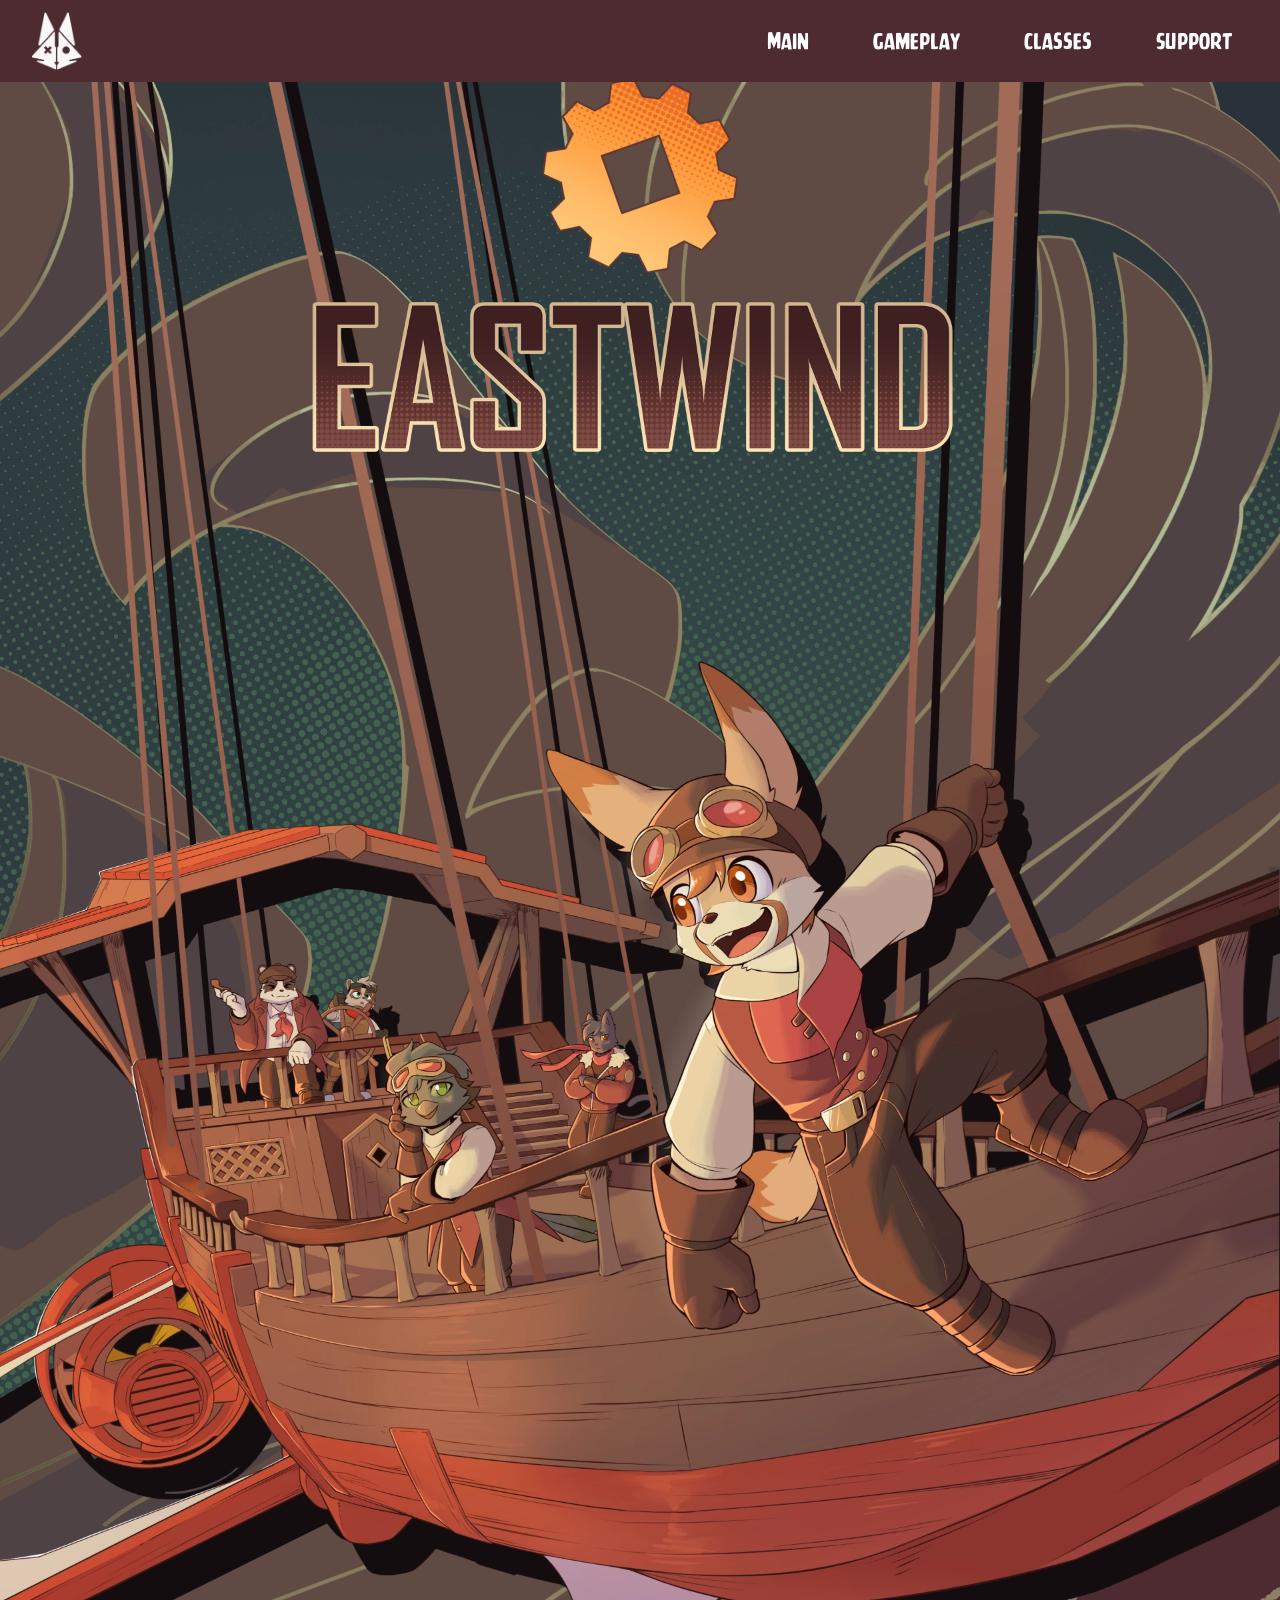
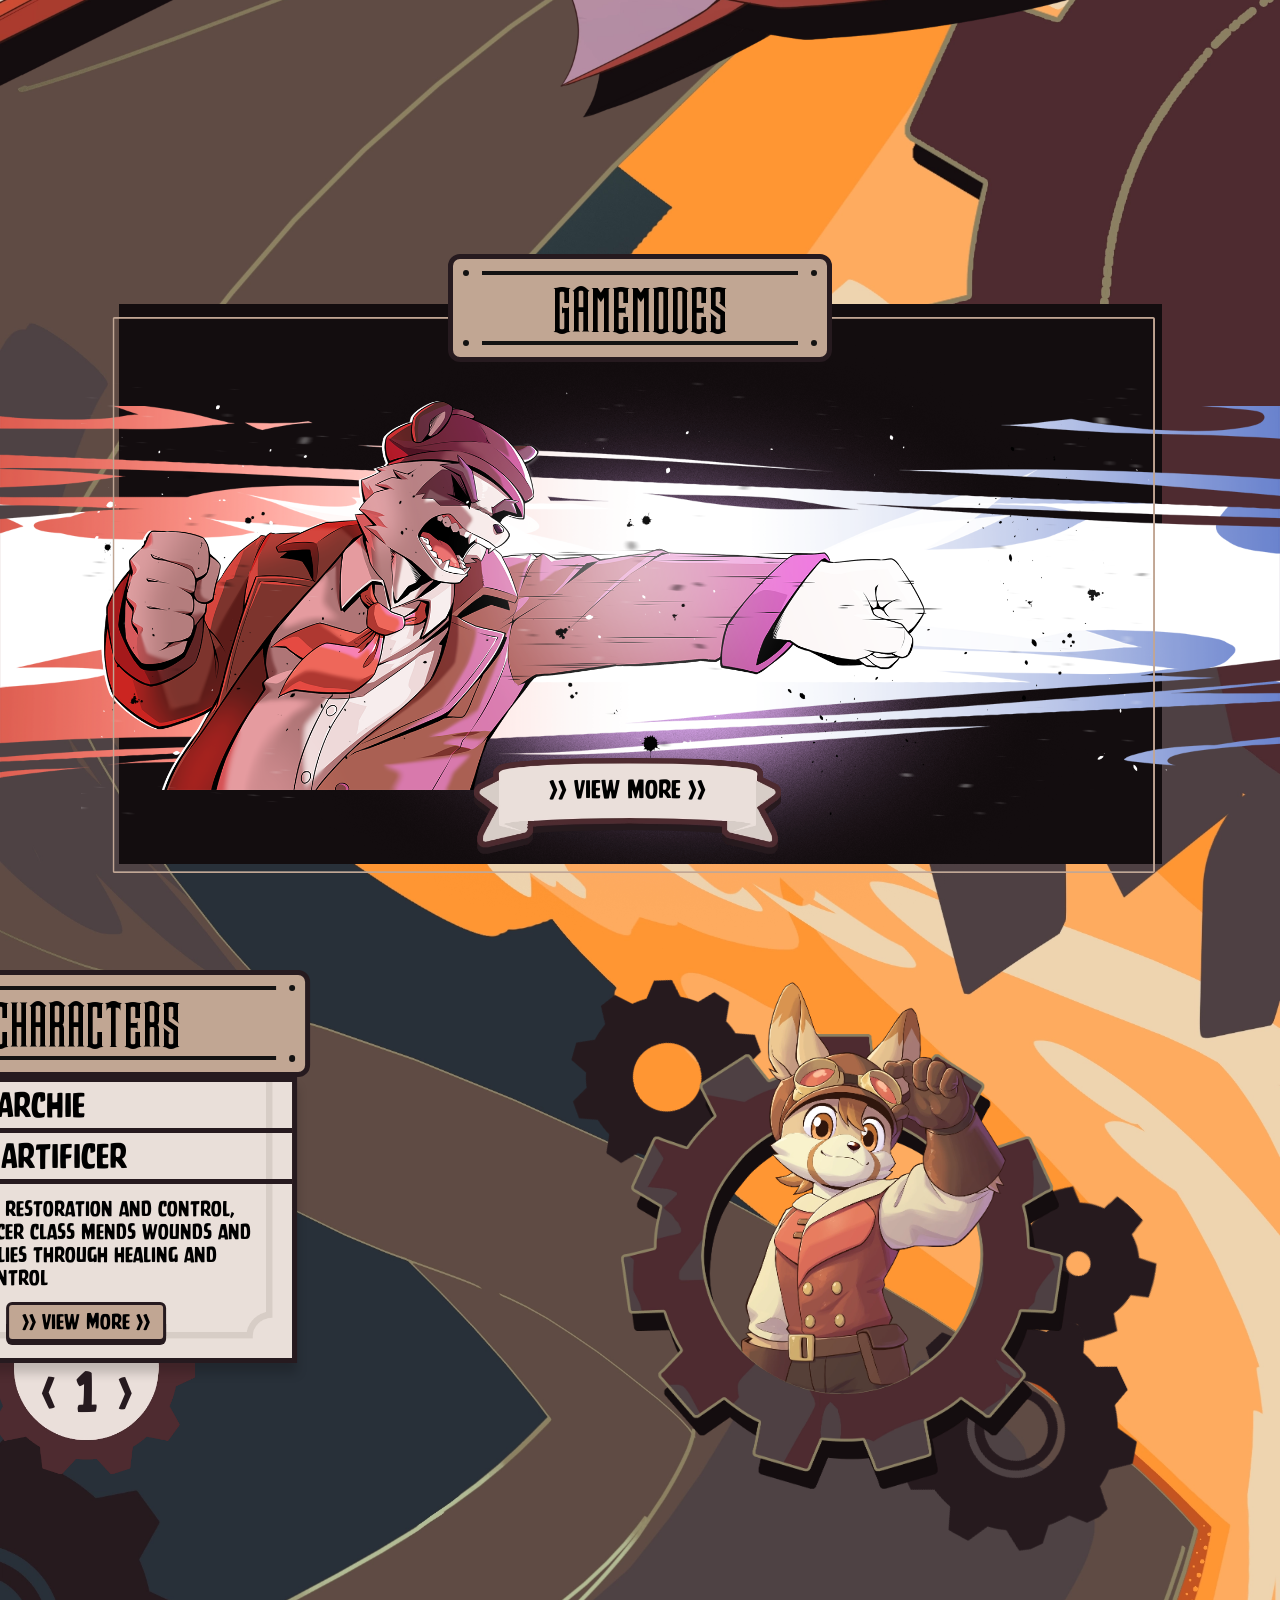
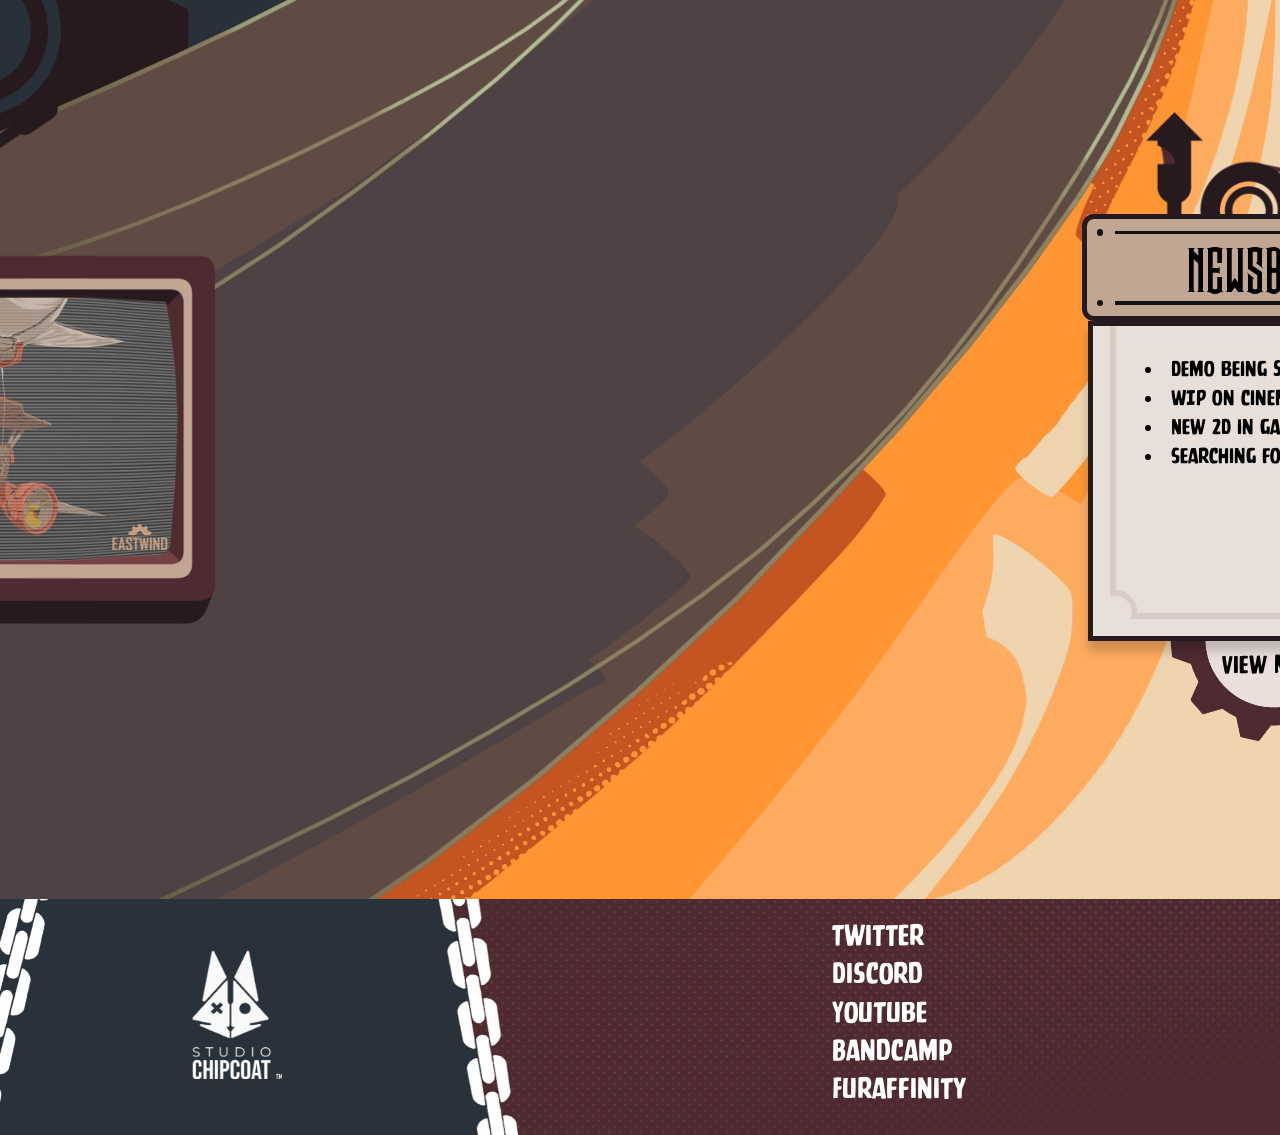
==== commit 597b702c: "Publish website" ====
--- a/index.html
+++ b/index.html
@@ -1 +1 @@
-<!DOCTYPE html><html lang="en"><head><meta charSet="utf-8"/><meta name="viewport" content="width=device-width"/><link rel="apple-touch-icon" sizes="180x180" href="/apple-touch-icon.png"/><link rel="icon" type="image/png" sizes="32x32" href="/favicon-32x32.png"/><link rel="icon" type="image/png" sizes="16x16" href="/favicon-16x16.png"/><link rel="manifest" href="/site.webmanifest"/><meta name="next-head-count" content="6"/><link rel="preload" href="/_next/static/media/efc4f6744003176d-s.p.woff2" as="font" type="font/woff2" crossorigin="anonymous" data-next-font="size-adjust"/><link rel="preload" href="/_next/static/css/d8965c948efeacac.css" as="style"/><link rel="stylesheet" href="/_next/static/css/d8965c948efeacac.css" data-n-g=""/><noscript data-n-css=""></noscript><script defer="" nomodule="" src="/_next/static/chunks/polyfills-c67a75d1b6f99dc8.js"></script><script src="/_next/static/chunks/webpack-8fa1640cc84ba8fe.js" defer=""></script><script src="/_next/static/chunks/framework-2c79e2a64abdb08b.js" defer=""></script><script src="/_next/static/chunks/main-1f8fddb125eb5a56.js" defer=""></script><script src="/_next/static/chunks/pages/_app-38d592ae57888df8.js" defer=""></script><script src="/_next/static/chunks/962-4ec753da2269b176.js" defer=""></script><script src="/_next/static/chunks/pages/index-4beaeda7a7538a0d.js" defer=""></script><script src="/_next/static/Ml1tTN9bjRE84Xmk4xxdC/_buildManifest.js" defer=""></script><script src="/_next/static/Ml1tTN9bjRE84Xmk4xxdC/_ssgManifest.js" defer=""></script></head><body><div id="__next"><div class="__className_86f0a5 bg-black w-screen h-screen text-white text-4xl flex justify-center items-center fixed z-50">Loading...</div></div><script id="__NEXT_DATA__" type="application/json">{"props":{"pageProps":{}},"page":"/","query":{},"buildId":"Ml1tTN9bjRE84Xmk4xxdC","nextExport":true,"autoExport":true,"isFallback":false,"scriptLoader":[]}</script></body></html>+<!DOCTYPE html><html lang="en"><head><meta charSet="utf-8"/><meta name="viewport" content="width=device-width"/><link rel="apple-touch-icon" sizes="180x180" href="/apple-touch-icon.png"/><link rel="icon" type="image/png" sizes="32x32" href="/favicon-32x32.png"/><link rel="icon" type="image/png" sizes="16x16" href="/favicon-16x16.png"/><link rel="manifest" href="/site.webmanifest"/><meta name="next-head-count" content="6"/><link rel="preload" href="/_next/static/media/efc4f6744003176d-s.p.woff2" as="font" type="font/woff2" crossorigin="anonymous" data-next-font="size-adjust"/><link rel="preload" href="/_next/static/css/d8965c948efeacac.css" as="style"/><link rel="stylesheet" href="/_next/static/css/d8965c948efeacac.css" data-n-g=""/><noscript data-n-css=""></noscript><script defer="" nomodule="" src="/_next/static/chunks/polyfills-c67a75d1b6f99dc8.js"></script><script src="/_next/static/chunks/webpack-8fa1640cc84ba8fe.js" defer=""></script><script src="/_next/static/chunks/framework-2c79e2a64abdb08b.js" defer=""></script><script src="/_next/static/chunks/main-1f8fddb125eb5a56.js" defer=""></script><script src="/_next/static/chunks/pages/_app-38d592ae57888df8.js" defer=""></script><script src="/_next/static/chunks/962-4ec753da2269b176.js" defer=""></script><script src="/_next/static/chunks/pages/index-4beaeda7a7538a0d.js" defer=""></script><script src="/_next/static/_zXSKtteebY-EyRMU10CJ/_buildManifest.js" defer=""></script><script src="/_next/static/_zXSKtteebY-EyRMU10CJ/_ssgManifest.js" defer=""></script></head><body><div id="__next"><div class="__className_86f0a5 bg-black w-screen h-screen text-white text-4xl flex justify-center items-center fixed z-50">Loading...</div></div><script id="__NEXT_DATA__" type="application/json">{"props":{"pageProps":{}},"page":"/","query":{},"buildId":"_zXSKtteebY-EyRMU10CJ","nextExport":true,"autoExport":true,"isFallback":false,"scriptLoader":[]}</script></body></html>
